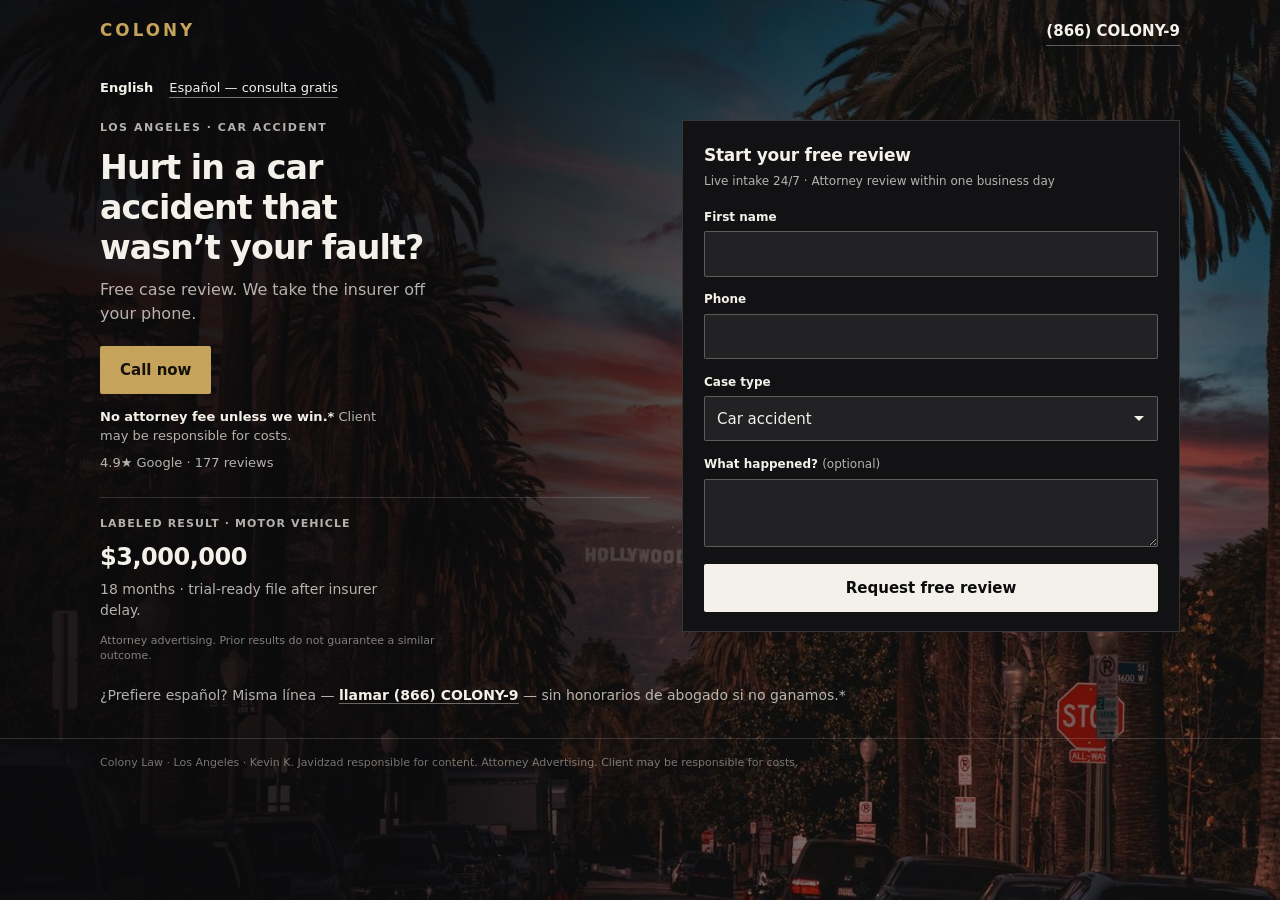
==== index.html @ 6ec9c136 "Add Colony dark-gold car accident lander as GitHub Pages site. Serve the self-contained index.html f" ====
<!DOCTYPE html>
<html lang="en">
<head>
  <meta charset="utf-8" />
  <meta name="viewport" content="width=device-width, initial-scale=1" />
  <title>Los Angeles Car Accident Lawyer | Colony Law</title>
  <meta name="description" content="Hurt in a Los Angeles car accident? Free case review. No attorney fee unless we win.* Call (866) COLONY-9 — live intake 24/7." />
  <link rel="preconnect" href="https://api.fontshare.com" crossorigin />
  <link href="https://api.fontshare.com/v2/css?f[]=switzer@400,500,600,700&display=swap" rel="stylesheet" />
  <style>

:root {
  --ink: #F4F1EA;
  --mute: rgba(244,241,234,0.72);
  --line: rgba(244,241,234,0.16);
  --field: rgba(255,255,255,0.07);
  --field-border: rgba(244,241,234,0.28);
  --gold: #C6A35A;
  --ui: "Switzer", "Avenir Next", system-ui, sans-serif;
  --bg: #0c0c0e;
}
*, *::before, *::after { box-sizing: border-box; margin: 0; padding: 0; }
html { font-size: 16px; }
body {
  font-family: var(--ui);
  color: #F4F1EA;
  color: var(--ink);
  background: #0c0c0e;
  background: var(--bg);
  -webkit-font-smoothing: antialiased;
  line-height: 1.5;
}
a { color: inherit; text-decoration: none; }
button, input, select, textarea { font: inherit; color: inherit; }

.page {
  min-height: 100vh;
  position: relative;
  isolation: isolate;
  background: #0c0c0e;
  color: #F4F1EA;
}
.bg {
  position: absolute;
  inset: 0;
  z-index: 0;
  overflow: hidden;
  pointer-events: none;
  background: #0c0c0e;
}
.bg-photo {
  position: absolute;
  inset: 0;
  width: 100%;
  height: 100%;
  object-fit: cover;
  object-position: 48% 55%;
  display: block;
}
.bg-scrim {
  position: absolute;
  inset: 0;
  /* Liked mockup scrim: dark left for readable cream type; street/Hollywood still visible */
  background: linear-gradient(100deg, rgba(10,10,12,0.94) 0%, rgba(10,10,12,0.88) 36%, rgba(10,10,12,0.52) 70%, rgba(10,10,12,0.58) 100%);
}

.wrap {
  position: relative;
  z-index: 1;
  width: min(1080px, calc(100% - 2.5rem));
  margin: 0 auto;
  padding: 1.15rem 0 2rem;
}

.site-head {
  display: flex;
  align-items: baseline;
  justify-content: space-between;
  margin-bottom: 2rem;
}
.logo {
  font-size: 1.05rem;
  font-weight: 700;
  letter-spacing: 0.18em;
  text-transform: uppercase;
  color: var(--gold);
}
.phone {
  font-size: 0.9375rem;
  font-weight: 600;
  color: #F4F1EA;
  border-bottom: 1px solid rgba(244,241,234,0.35);
  padding-bottom: 2px;
}

.lang {
  display: flex;
  gap: 1rem;
  align-items: baseline;
  margin-bottom: 1.35rem;
  font-size: 0.8125rem;
  color: var(--mute);
}
.lang [aria-current="true"] { color: #F4F1EA; font-weight: 600; }
.lang a {
  color: #F4F1EA;
  border-bottom: 1px solid rgba(244,241,234,0.45);
  font-weight: 500;
}

.layout {
  display: grid;
  grid-template-columns: 1.05fr 0.95fr;
  gap: 2rem;
  align-items: start;
}

.eyebrow {
  font-size: 0.6875rem;
  font-weight: 600;
  letter-spacing: 0.14em;
  text-transform: uppercase;
  color: var(--mute);
  margin-bottom: 0.7rem;
}
h1 {
  font-weight: 600;
  font-size: clamp(1.7rem, 2.6vw, 2.15rem);
  line-height: 1.2;
  letter-spacing: -0.028em;
  max-width: 14ch;
  margin-bottom: 0.65rem;
  color: #F4F1EA;
}
.sub {
  font-size: 1rem;
  color: var(--mute);
  max-width: 34ch;
  margin-bottom: 1.25rem;
}

.call {
  display: inline-flex;
  align-items: center;
  justify-content: center;
  min-height: 48px;
  padding: 0.75rem 1.25rem;
  font-size: 0.9375rem;
  font-weight: 700;
  color: #14110c;
  background: var(--gold);
  border-radius: 2px;
}
.call:hover { filter: brightness(1.05); }
.call:focus-visible { outline: none; box-shadow: 0 0 0 3px rgba(198,163,90,0.4); }

.trust {
  margin-top: 0.9rem;
  font-size: 0.8125rem;
  color: var(--mute);
  max-width: 36ch;
  line-height: 1.45;
}
.trust strong { color: #F4F1EA; font-weight: 600; }
.stars {
  margin-top: 0.45rem;
  font-size: 0.8125rem;
  color: var(--mute);
}

.panel {
  background: #121214;
  border: 1px solid var(--line);
  padding: 1.35rem 1.3rem 1.2rem;
}
.panel h2 {
  font-size: 1.0625rem;
  font-weight: 600;
  letter-spacing: -0.015em;
  margin-bottom: 0.25rem;
  color: #F4F1EA;
}
.panel .sla {
  font-size: 0.75rem;
  color: var(--mute);
  margin-bottom: 1.1rem;
}
.field { margin-bottom: 0.85rem; }
.field label {
  display: block;
  font-size: 0.75rem;
  font-weight: 600;
  margin-bottom: 0.35rem;
  color: #F4F1EA;
}
.field .hint { font-weight: 400; color: var(--mute); }
.field input,
.field select,
.field textarea {
  display: block;
  width: 100%;
  min-height: 44px;
  padding: 0.65rem 0.75rem;
  font-size: 0.9375rem;
  color: #F4F1EA;
  background: var(--field);
  border: 1px solid var(--field-border);
  border-radius: 2px;
  appearance: none;
  -webkit-appearance: none;
}
.field select {
  background-image: url("data:image/svg+xml,%3Csvg xmlns='http://www.w3.org/2000/svg' width='12' height='8' viewBox='0 0 12 8'%3E%3Cpath fill='%23F4F1EA' d='M1 1l5 5 5-5'/%3E%3C/svg%3E");
  background-repeat: no-repeat;
  background-position: right 0.75rem center;
  padding-right: 2rem;
}
.field select option { color: #111; background: #fff; }
.field textarea { min-height: 68px; resize: vertical; }
.field input:focus,
.field select:focus,
.field textarea:focus {
  outline: none;
  border-color: rgba(198,163,90,0.55);
  box-shadow: 0 0 0 3px rgba(198,163,90,0.15);
}
.submit {
  width: 100%;
  min-height: 48px;
  margin-top: 0.25rem;
  font-size: 0.9375rem;
  font-weight: 700;
  color: #0c0c0e;
  background: #F4F1EA;
  border: none;
  border-radius: 2px;
  cursor: pointer;
}
.submit:hover { filter: brightness(0.96); }

.result {
  margin-top: 1.5rem;
  padding-top: 1.15rem;
  border-top: 1px solid var(--line);
}
.result .label {
  font-size: 0.6875rem;
  font-weight: 600;
  letter-spacing: 0.1em;
  text-transform: uppercase;
  color: var(--mute);
  margin-bottom: 0.4rem;
}
.result .amt {
  font-size: 1.5rem;
  font-weight: 700;
  letter-spacing: -0.02em;
  margin-bottom: 0.25rem;
  color: #F4F1EA;
}
.result .detail {
  font-size: 0.875rem;
  color: var(--mute);
  max-width: 36ch;
}
.disc {
  margin-top: 0.75rem;
  font-size: 0.6875rem;
  color: rgba(244,241,234,0.5);
  max-width: 52ch;
  line-height: 1.4;
}

.es {
  margin-top: 1.35rem;
  font-size: 0.875rem;
  color: var(--mute);
}
.es a {
  color: #F4F1EA;
  font-weight: 600;
  border-bottom: 1px solid rgba(244,241,234,0.4);
}

.footer {
  position: relative;
  z-index: 1;
  border-top: 1px solid var(--line);
  padding: 1rem 0 1.5rem;
  font-size: 0.6875rem;
  color: rgba(244,241,234,0.45);
}
.footer .wrap { padding: 0; }

.sticky {
  display: none;
  position: fixed;
  left: 0; right: 0; bottom: 0;
  z-index: 50;
  background: #0c0c0e;
  border-top: 1px solid var(--line);
  padding: 0.5rem 0.65rem;
  gap: 0.45rem;
}
.sticky a {
  flex: 1;
  display: flex;
  align-items: center;
  justify-content: center;
  min-height: 44px;
  font-size: 0.875rem;
  font-weight: 700;
  border-radius: 2px;
}
.sticky .call-s { background: var(--gold); color: #14110c; }
.sticky .rev-s {
  background: transparent;
  color: #F4F1EA;
  border: 1px solid var(--field-border);
}

@media (max-width: 860px) {
  .wrap { width: calc(100% - 1.75rem); }
  .layout { grid-template-columns: 1fr; gap: 1.35rem; }
  .bg-photo { object-position: 50% 58%; }
  .bg-scrim {
    background: linear-gradient(180deg, rgba(10,10,12,0.72) 0%, rgba(10,10,12,0.82) 38%, rgba(10,10,12,0.94) 100%);
  }
  h1 { max-width: none; }
  .call { width: 100%; }
  .sticky { display: flex; }
  body { padding-bottom: 4.75rem; }
  .site-head { margin-bottom: 1.35rem; }
}

.visually-hidden {
  position: absolute; width: 1px; height: 1px; padding: 0; margin: -1px;
  overflow: hidden; clip: rect(0,0,0,0); white-space: nowrap; border: 0;
}

  </style>
</head>
<body>
  <div class="page">
    <div class="bg" aria-hidden="true">
      <img class="bg-photo" src="[data-uri]" alt="" width="1600" height="1066" decoding="sync" fetchpriority="high" />
      <div class="bg-scrim"></div>
    </div>
    <div class="visually-hidden" role="img" aria-label="Los Angeles night street lined with palm trees, looking toward the Hollywood sign, with a STOP sign and cars"></div>
    <div class="wrap">
      <header class="site-head">
        <div class="logo">Colony</div>
        <a class="phone" href="tel:+18662656699">(866) COLONY-9</a>
      </header>

      <div class="lang" role="navigation" aria-label="Language">
        <span aria-current="true">English</span>
        <a href="#es" lang="es">Español — consulta gratis</a>
      </div>

      <div class="layout">
        <div>
          <p class="eyebrow">Los Angeles · Car accident</p>
          <h1>Hurt in a car accident that wasn’t your fault?</h1>
          <p class="sub">Free case review. We take the insurer off your phone.</p>
          <a class="call" href="tel:+18662656699">Call now</a>
          <p class="trust"><strong>No attorney fee unless we win.*</strong> Client may be responsible for costs.</p>
          <p class="stars">4.9★ Google · 177 reviews</p>

          <article class="result">
            <p class="label">Labeled result · Motor vehicle</p>
            <p class="amt">$3,000,000</p>
            <p class="detail">18 months · trial-ready file after insurer delay.</p>
            <p class="disc">Attorney advertising. Prior results do not guarantee a similar outcome.</p>
          </article>
        </div>

        <form class="panel" id="review" action="#" method="post">
          <h2>Start your free review</h2>
          <p class="sla">Live intake 24/7 · Attorney review within one business day</p>
          <div class="field">
            <label for="fn">First name</label>
            <input id="fn" name="first_name" autocomplete="given-name" required />
          </div>
          <div class="field">
            <label for="ph">Phone</label>
            <input id="ph" name="phone" type="tel" autocomplete="tel" inputmode="tel" required />
          </div>
          <div class="field">
            <label for="ct">Case type</label>
            <select id="ct" name="case_type" required>
              <option value="car_accident" selected>Car accident</option>
              <option value="rideshare">Rideshare</option>
              <option value="truck">Truck</option>
              <option value="pedestrian">Pedestrian</option>
              <option value="other">Other</option>
            </select>
          </div>
          <div class="field">
            <label for="msg">What happened? <span class="hint">(optional)</span></label>
            <textarea id="msg" name="what_happened" rows="2"></textarea>
          </div>
          <button class="submit" type="submit">Request free review</button>
        </form>
      </div>

      <p class="es" id="es" lang="es">
        ¿Prefiere español? Misma línea —
        <a href="tel:+18662656699">llamar (866) COLONY-9</a>
        — sin honorarios de abogado si no ganamos.*
      </p>
    </div>

    <footer class="footer">
      <div class="wrap">Colony Law · Los Angeles · Kevin K. Javidzad responsible for content. Attorney Advertising. Client may be responsible for costs.</div>
    </footer>
  </div>

  <nav class="sticky" aria-label="Mobile actions">
    <a class="call-s" href="tel:+18662656699">Call</a>
    <a class="rev-s" href="#review">Free review</a>
  </nav>
</body>
</html>
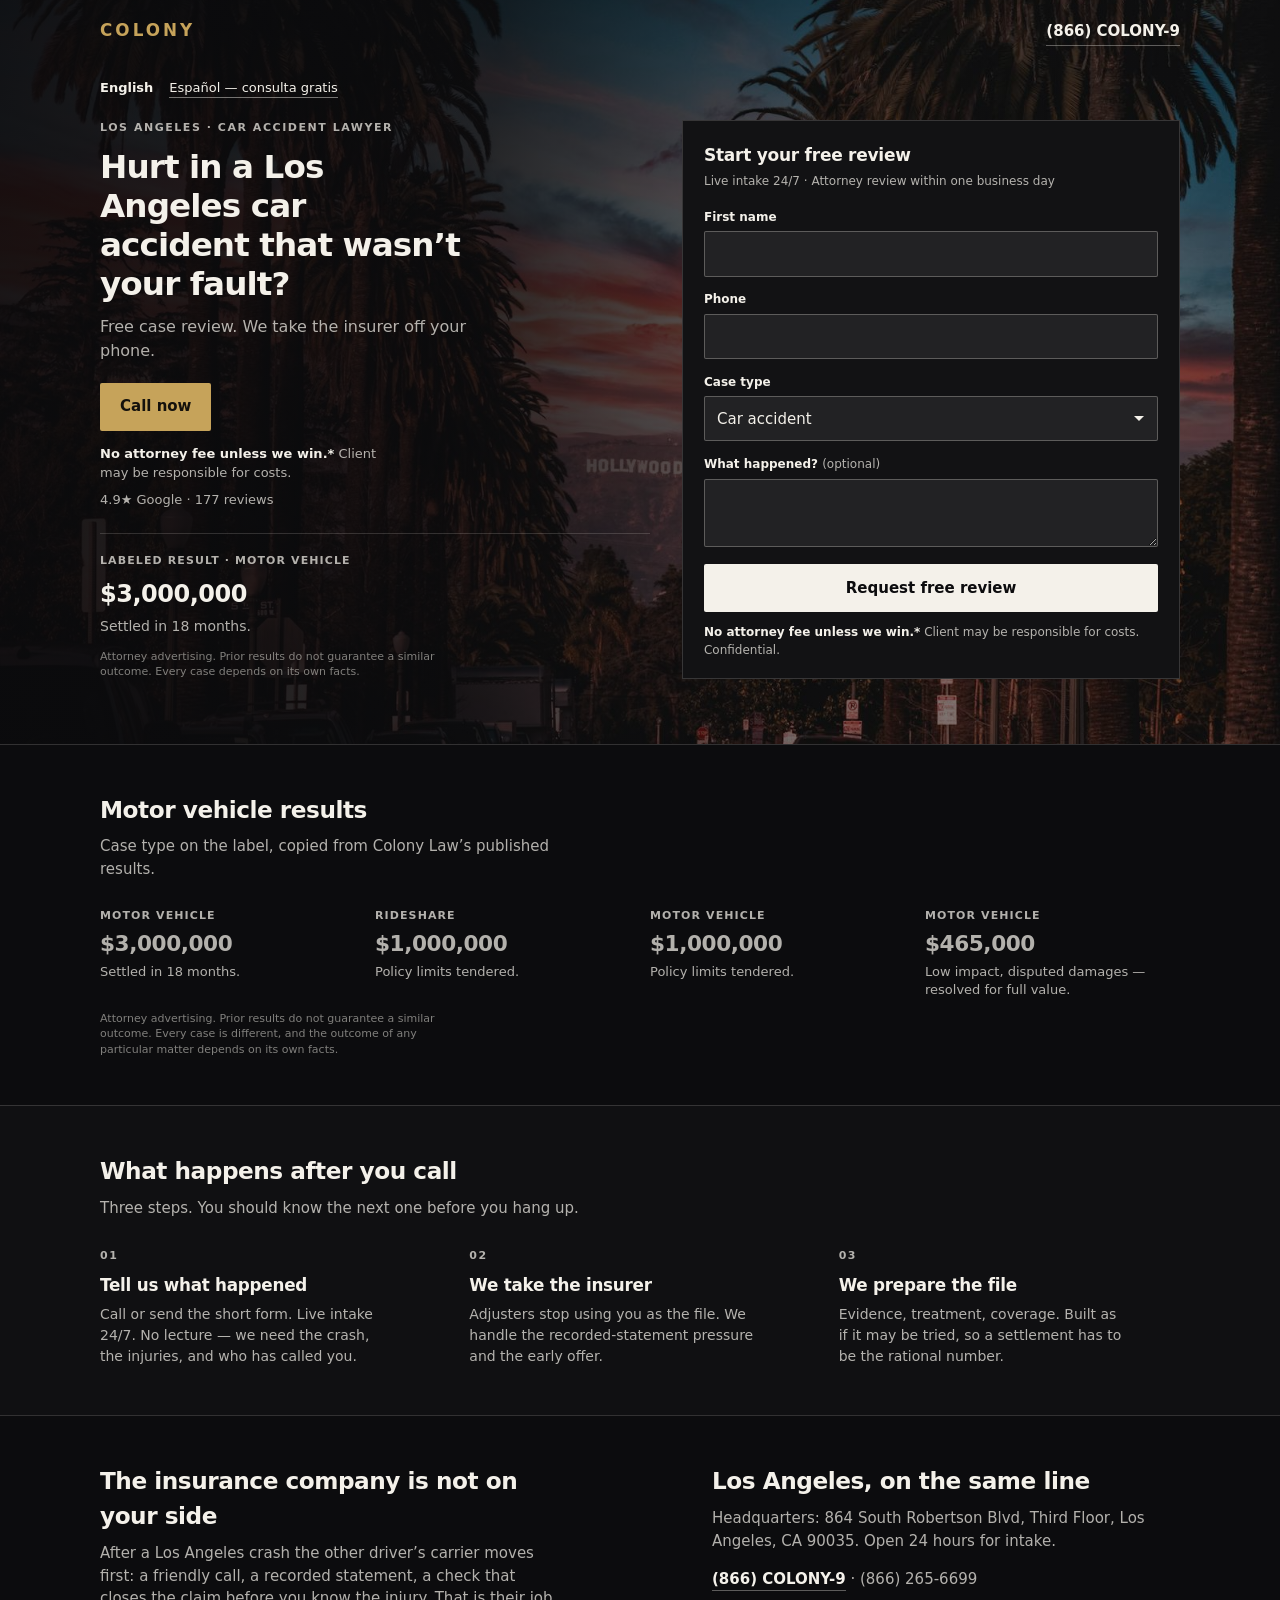
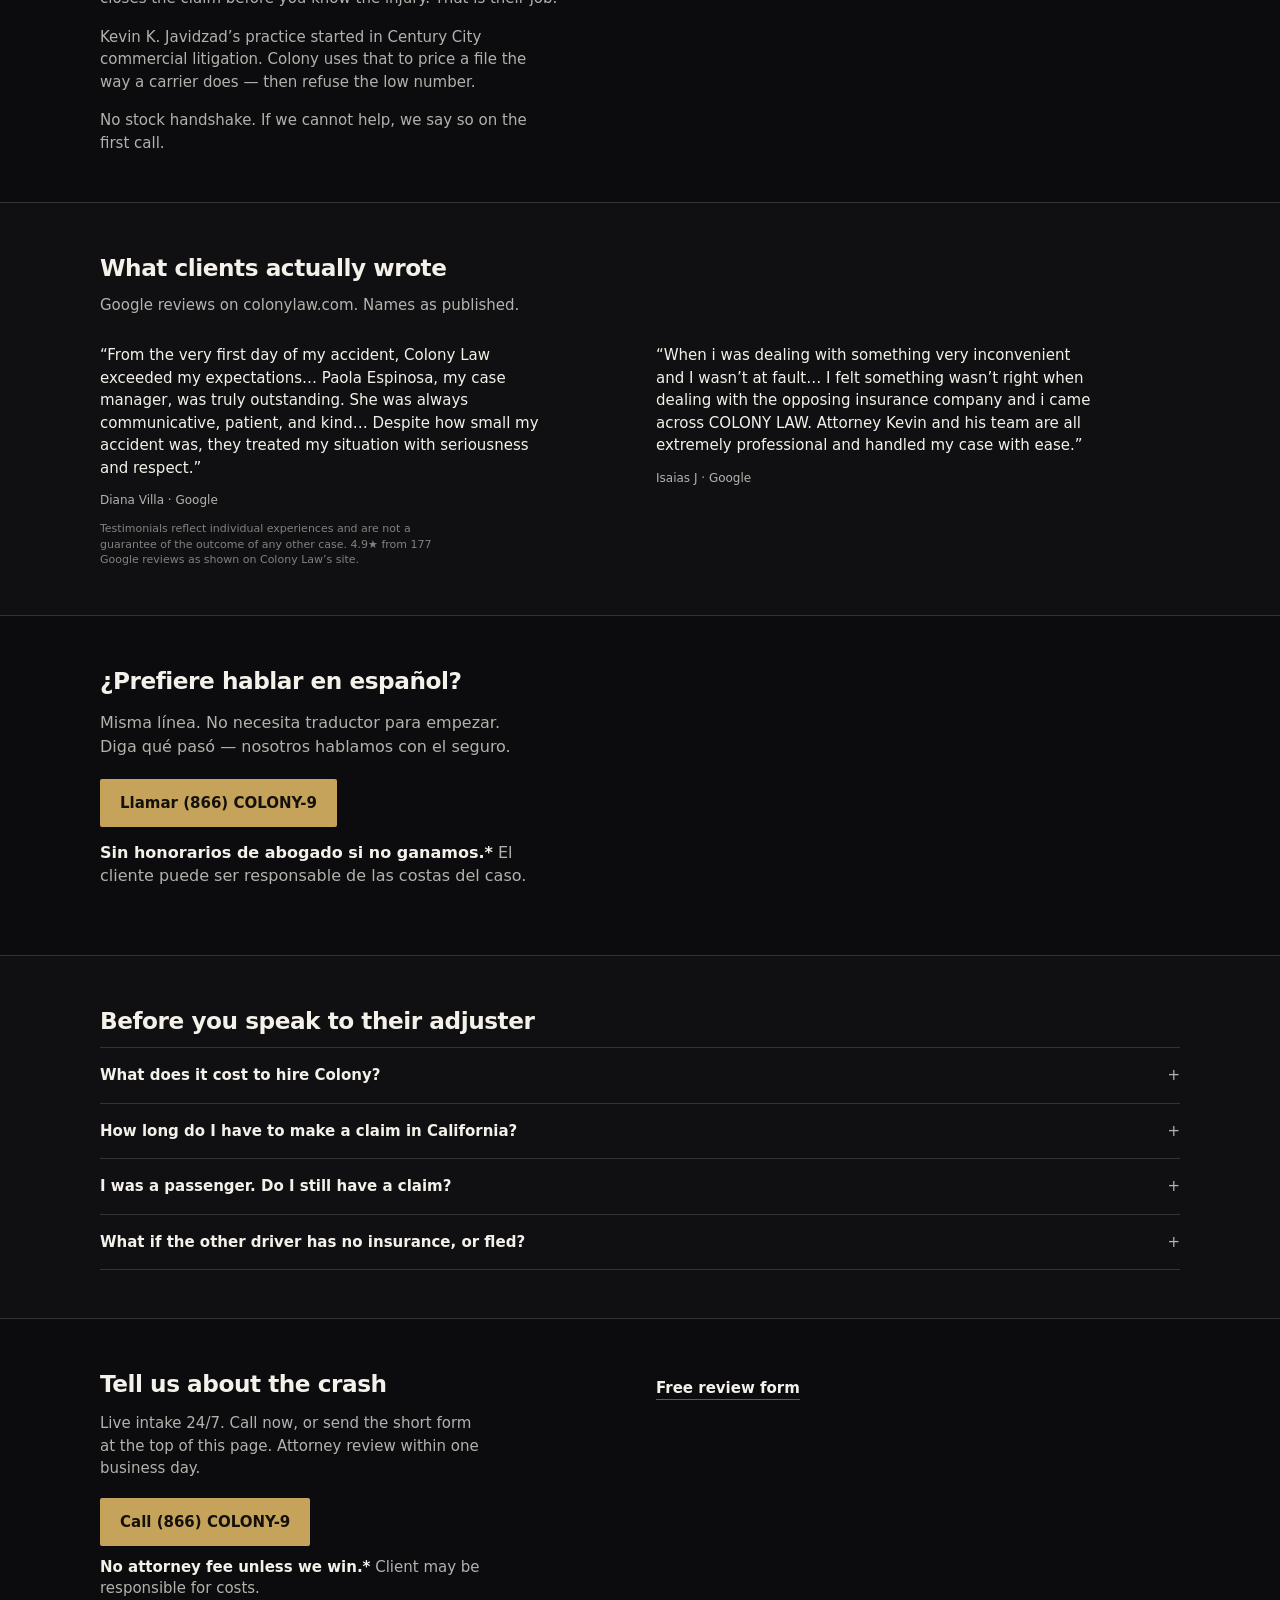
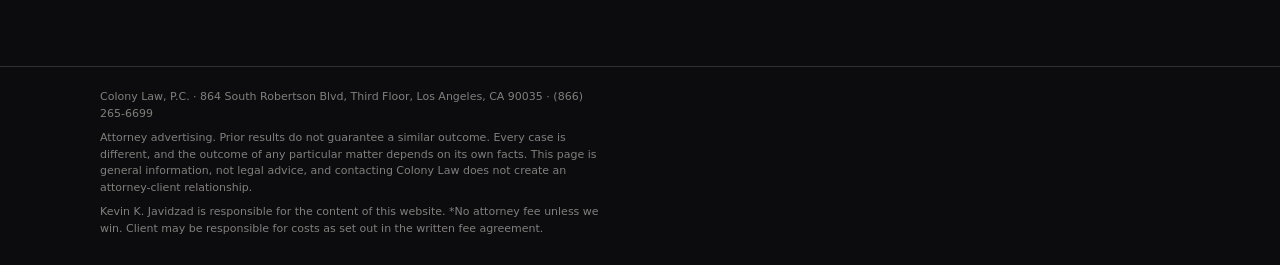
==== commit d8ac60d8: "Turn the gold lander into a full-scroll Ads destination. Keep the night LA photo and gold/Call craft" ====
--- a/index.html
+++ b/index.html
@@ -7,361 +7,33 @@
   <meta name="description" content="Hurt in a Los Angeles car accident? Free case review. No attorney fee unless we win.* Call (866) COLONY-9 — live intake 24/7." />
   <link rel="preconnect" href="https://api.fontshare.com" crossorigin />
   <link href="https://api.fontshare.com/v2/css?f[]=switzer@400,500,600,700&display=swap" rel="stylesheet" />
-  <style>
-
-:root {
-  --ink: #F4F1EA;
-  --mute: rgba(244,241,234,0.72);
-  --line: rgba(244,241,234,0.16);
-  --field: rgba(255,255,255,0.07);
-  --field-border: rgba(244,241,234,0.28);
-  --gold: #C6A35A;
-  --ui: "Switzer", "Avenir Next", system-ui, sans-serif;
-  --bg: #0c0c0e;
-}
-*, *::before, *::after { box-sizing: border-box; margin: 0; padding: 0; }
-html { font-size: 16px; }
-body {
-  font-family: var(--ui);
-  color: #F4F1EA;
-  color: var(--ink);
-  background: #0c0c0e;
-  background: var(--bg);
-  -webkit-font-smoothing: antialiased;
-  line-height: 1.5;
-}
-a { color: inherit; text-decoration: none; }
-button, input, select, textarea { font: inherit; color: inherit; }
-
-.page {
-  min-height: 100vh;
-  position: relative;
-  isolation: isolate;
-  background: #0c0c0e;
-  color: #F4F1EA;
-}
-.bg {
-  position: absolute;
-  inset: 0;
-  z-index: 0;
-  overflow: hidden;
-  pointer-events: none;
-  background: #0c0c0e;
-}
-.bg-photo {
-  position: absolute;
-  inset: 0;
-  width: 100%;
-  height: 100%;
-  object-fit: cover;
-  object-position: 48% 55%;
-  display: block;
-}
-.bg-scrim {
-  position: absolute;
-  inset: 0;
-  /* Liked mockup scrim: dark left for readable cream type; street/Hollywood still visible */
-  background: linear-gradient(100deg, rgba(10,10,12,0.94) 0%, rgba(10,10,12,0.88) 36%, rgba(10,10,12,0.52) 70%, rgba(10,10,12,0.58) 100%);
-}
-
-.wrap {
-  position: relative;
-  z-index: 1;
-  width: min(1080px, calc(100% - 2.5rem));
-  margin: 0 auto;
-  padding: 1.15rem 0 2rem;
-}
-
-.site-head {
-  display: flex;
-  align-items: baseline;
-  justify-content: space-between;
-  margin-bottom: 2rem;
-}
-.logo {
-  font-size: 1.05rem;
-  font-weight: 700;
-  letter-spacing: 0.18em;
-  text-transform: uppercase;
-  color: var(--gold);
-}
-.phone {
-  font-size: 0.9375rem;
-  font-weight: 600;
-  color: #F4F1EA;
-  border-bottom: 1px solid rgba(244,241,234,0.35);
-  padding-bottom: 2px;
-}
-
-.lang {
-  display: flex;
-  gap: 1rem;
-  align-items: baseline;
-  margin-bottom: 1.35rem;
-  font-size: 0.8125rem;
-  color: var(--mute);
-}
-.lang [aria-current="true"] { color: #F4F1EA; font-weight: 600; }
-.lang a {
-  color: #F4F1EA;
-  border-bottom: 1px solid rgba(244,241,234,0.45);
-  font-weight: 500;
-}
-
-.layout {
-  display: grid;
-  grid-template-columns: 1.05fr 0.95fr;
-  gap: 2rem;
-  align-items: start;
-}
-
-.eyebrow {
-  font-size: 0.6875rem;
-  font-weight: 600;
-  letter-spacing: 0.14em;
-  text-transform: uppercase;
-  color: var(--mute);
-  margin-bottom: 0.7rem;
-}
-h1 {
-  font-weight: 600;
-  font-size: clamp(1.7rem, 2.6vw, 2.15rem);
-  line-height: 1.2;
-  letter-spacing: -0.028em;
-  max-width: 14ch;
-  margin-bottom: 0.65rem;
-  color: #F4F1EA;
-}
-.sub {
-  font-size: 1rem;
-  color: var(--mute);
-  max-width: 34ch;
-  margin-bottom: 1.25rem;
-}
-
-.call {
-  display: inline-flex;
-  align-items: center;
-  justify-content: center;
-  min-height: 48px;
-  padding: 0.75rem 1.25rem;
-  font-size: 0.9375rem;
-  font-weight: 700;
-  color: #14110c;
-  background: var(--gold);
-  border-radius: 2px;
-}
-.call:hover { filter: brightness(1.05); }
-.call:focus-visible { outline: none; box-shadow: 0 0 0 3px rgba(198,163,90,0.4); }
-
-.trust {
-  margin-top: 0.9rem;
-  font-size: 0.8125rem;
-  color: var(--mute);
-  max-width: 36ch;
-  line-height: 1.45;
-}
-.trust strong { color: #F4F1EA; font-weight: 600; }
-.stars {
-  margin-top: 0.45rem;
-  font-size: 0.8125rem;
-  color: var(--mute);
-}
-
-.panel {
-  background: #121214;
-  border: 1px solid var(--line);
-  padding: 1.35rem 1.3rem 1.2rem;
-}
-.panel h2 {
-  font-size: 1.0625rem;
-  font-weight: 600;
-  letter-spacing: -0.015em;
-  margin-bottom: 0.25rem;
-  color: #F4F1EA;
-}
-.panel .sla {
-  font-size: 0.75rem;
-  color: var(--mute);
-  margin-bottom: 1.1rem;
-}
-.field { margin-bottom: 0.85rem; }
-.field label {
-  display: block;
-  font-size: 0.75rem;
-  font-weight: 600;
-  margin-bottom: 0.35rem;
-  color: #F4F1EA;
-}
-.field .hint { font-weight: 400; color: var(--mute); }
-.field input,
-.field select,
-.field textarea {
-  display: block;
-  width: 100%;
-  min-height: 44px;
-  padding: 0.65rem 0.75rem;
-  font-size: 0.9375rem;
-  color: #F4F1EA;
-  background: var(--field);
-  border: 1px solid var(--field-border);
-  border-radius: 2px;
-  appearance: none;
-  -webkit-appearance: none;
-}
-.field select {
-  background-image: url("data:image/svg+xml,%3Csvg xmlns='http://www.w3.org/2000/svg' width='12' height='8' viewBox='0 0 12 8'%3E%3Cpath fill='%23F4F1EA' d='M1 1l5 5 5-5'/%3E%3C/svg%3E");
-  background-repeat: no-repeat;
-  background-position: right 0.75rem center;
-  padding-right: 2rem;
-}
-.field select option { color: #111; background: #fff; }
-.field textarea { min-height: 68px; resize: vertical; }
-.field input:focus,
-.field select:focus,
-.field textarea:focus {
-  outline: none;
-  border-color: rgba(198,163,90,0.55);
-  box-shadow: 0 0 0 3px rgba(198,163,90,0.15);
-}
-.submit {
-  width: 100%;
-  min-height: 48px;
-  margin-top: 0.25rem;
-  font-size: 0.9375rem;
-  font-weight: 700;
-  color: #0c0c0e;
-  background: #F4F1EA;
-  border: none;
-  border-radius: 2px;
-  cursor: pointer;
-}
-.submit:hover { filter: brightness(0.96); }
-
-.result {
-  margin-top: 1.5rem;
-  padding-top: 1.15rem;
-  border-top: 1px solid var(--line);
-}
-.result .label {
-  font-size: 0.6875rem;
-  font-weight: 600;
-  letter-spacing: 0.1em;
-  text-transform: uppercase;
-  color: var(--mute);
-  margin-bottom: 0.4rem;
-}
-.result .amt {
-  font-size: 1.5rem;
-  font-weight: 700;
-  letter-spacing: -0.02em;
-  margin-bottom: 0.25rem;
-  color: #F4F1EA;
-}
-.result .detail {
-  font-size: 0.875rem;
-  color: var(--mute);
-  max-width: 36ch;
-}
-.disc {
-  margin-top: 0.75rem;
-  font-size: 0.6875rem;
-  color: rgba(244,241,234,0.5);
-  max-width: 52ch;
-  line-height: 1.4;
-}
-
-.es {
-  margin-top: 1.35rem;
-  font-size: 0.875rem;
-  color: var(--mute);
-}
-.es a {
-  color: #F4F1EA;
-  font-weight: 600;
-  border-bottom: 1px solid rgba(244,241,234,0.4);
-}
-
-.footer {
-  position: relative;
-  z-index: 1;
-  border-top: 1px solid var(--line);
-  padding: 1rem 0 1.5rem;
-  font-size: 0.6875rem;
-  color: rgba(244,241,234,0.45);
-}
-.footer .wrap { padding: 0; }
-
-.sticky {
-  display: none;
-  position: fixed;
-  left: 0; right: 0; bottom: 0;
-  z-index: 50;
-  background: #0c0c0e;
-  border-top: 1px solid var(--line);
-  padding: 0.5rem 0.65rem;
-  gap: 0.45rem;
-}
-.sticky a {
-  flex: 1;
-  display: flex;
-  align-items: center;
-  justify-content: center;
-  min-height: 44px;
-  font-size: 0.875rem;
-  font-weight: 700;
-  border-radius: 2px;
-}
-.sticky .call-s { background: var(--gold); color: #14110c; }
-.sticky .rev-s {
-  background: transparent;
-  color: #F4F1EA;
-  border: 1px solid var(--field-border);
-}
-
-@media (max-width: 860px) {
-  .wrap { width: calc(100% - 1.75rem); }
-  .layout { grid-template-columns: 1fr; gap: 1.35rem; }
-  .bg-photo { object-position: 50% 58%; }
-  .bg-scrim {
-    background: linear-gradient(180deg, rgba(10,10,12,0.72) 0%, rgba(10,10,12,0.82) 38%, rgba(10,10,12,0.94) 100%);
-  }
-  h1 { max-width: none; }
-  .call { width: 100%; }
-  .sticky { display: flex; }
-  body { padding-bottom: 4.75rem; }
-  .site-head { margin-bottom: 1.35rem; }
-}
-
-.visually-hidden {
-  position: absolute; width: 1px; height: 1px; padding: 0; margin: -1px;
-  overflow: hidden; clip: rect(0,0,0,0); white-space: nowrap; border: 0;
-}
-
-  </style>
+  <link rel="stylesheet" href="styles.css" />
 </head>
 <body>
-  <div class="page">
-    <div class="bg" aria-hidden="true">
-      <img class="bg-photo" src="[data-uri]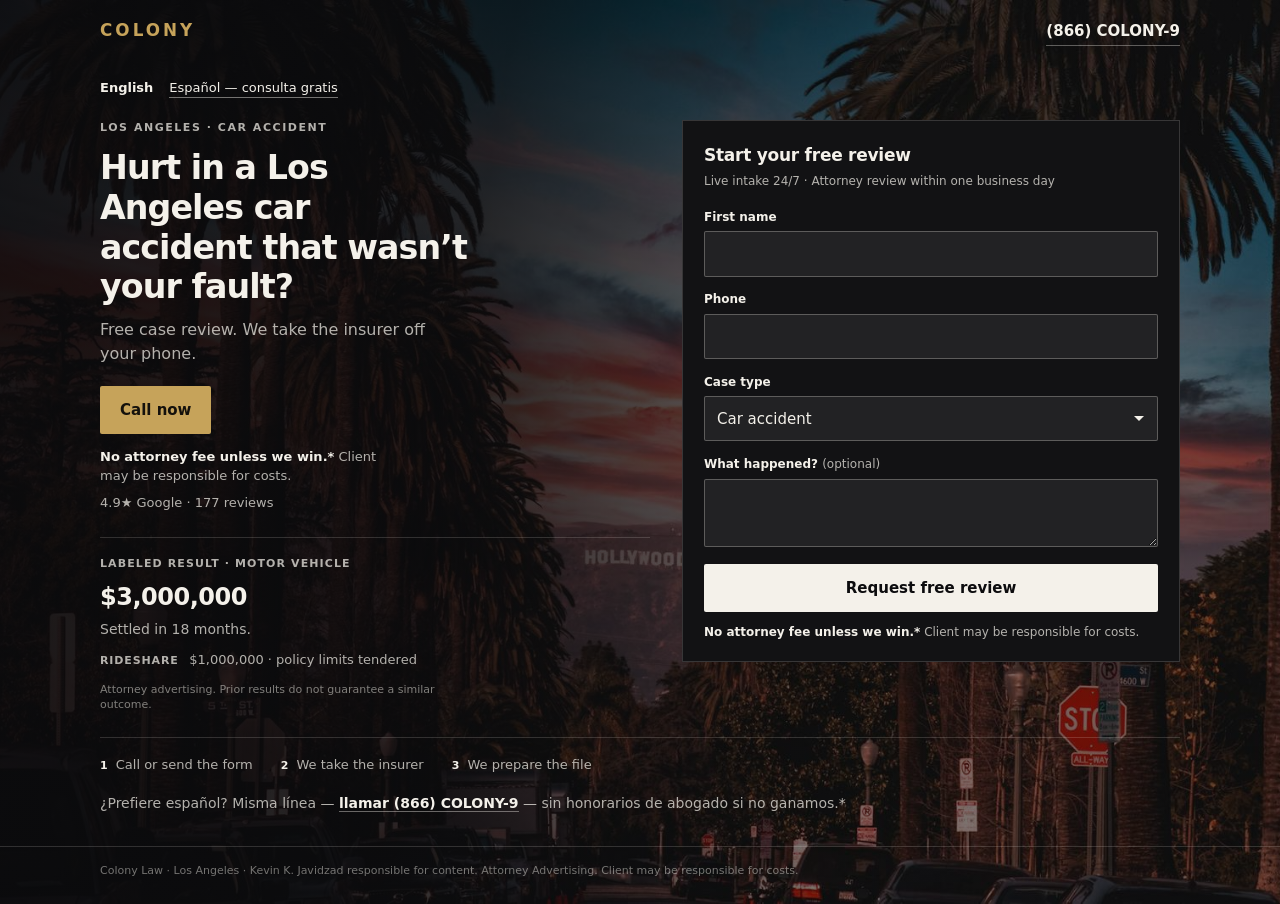
==== commit 4b2b76f2: "Cut the gold lander back to Ads chrome. Remove FAQ, why-us essay, review quotes, results grid, and c" ====
--- a/index.html
+++ b/index.html
@@ -12,18 +12,18 @@
 <body>
   <a class="skip" href="#review">Skip to free review</a>
 
-  <header class="hero">
-    <div class="hero-bg" aria-hidden="true">
-      <img class="hero-photo" src="assets/la-night.jpg" alt="" width="1600" height="1066" decoding="async" fetchpriority="high" />
-      <div class="hero-scrim"></div>
+  <div class="page">
+    <div class="bg" aria-hidden="true">
+      <img class="bg-photo" src="assets/la-night.jpg" alt="" width="1600" height="1066" decoding="async" fetchpriority="high" />
+      <div class="bg-scrim"></div>
     </div>
     <div class="visually-hidden" role="img" aria-label="Los Angeles night street lined with palm trees, looking toward the Hollywood sign, with a STOP sign and cars"></div>
 
-    <div class="wrap hero-inner">
-      <div class="site-head">
+    <div class="wrap">
+      <header class="site-head">
         <div class="logo">Colony</div>
         <a class="phone" href="tel:+18662656699">(866) COLONY-9</a>
-      </div>
+      </header>
 
       <nav class="lang" aria-label="Language">
         <span aria-current="true">English</span>
@@ -32,7 +32,7 @@
 
       <div class="layout">
         <div>
-          <p class="eyebrow">Los Angeles · Car accident lawyer</p>
+          <p class="eyebrow">Los Angeles · Car accident</p>
           <h1>Hurt in a Los Angeles car accident that wasn’t your fault?</h1>
           <p class="sub">Free case review. We take the insurer off your phone.</p>
           <a class="call" href="tel:+18662656699">Call now</a>
@@ -43,7 +43,8 @@
             <p class="label">Labeled result · Motor vehicle</p>
             <p class="amt">$3,000,000</p>
             <p class="detail">Settled in 18 months.</p>
-            <p class="disc">Attorney advertising. Prior results do not guarantee a similar outcome. Every case depends on its own facts.</p>
+            <p class="more"><span>Rideshare</span> $1,000,000 · policy limits tendered</p>
+            <p class="disc">Attorney advertising. Prior results do not guarantee a similar outcome.</p>
           </article>
         </div>
 
@@ -73,154 +74,27 @@
             <textarea id="msg" name="what_happened" rows="2"></textarea>
           </div>
           <button class="submit" type="submit">Request free review</button>
-          <p class="form-note"><strong>No attorney fee unless we win.*</strong> Client may be responsible for costs. Confidential.</p>
+          <p class="form-note"><strong>No attorney fee unless we win.*</strong> Client may be responsible for costs.</p>
         </form>
       </div>
-    </div>
-  </header>
 
-  <section class="band" aria-labelledby="proof-h">
-    <div class="wrap">
-      <h2 id="proof-h">Motor vehicle results</h2>
-      <p class="lead">Case type on the label, copied from Colony Law’s published results.</p>
-      <div class="proof-grid">
-        <article class="proof-item">
-          <p class="kicker">Motor vehicle</p>
-          <p class="amt">$3,000,000</p>
-          <p>Settled in 18 months.</p>
-        </article>
-        <article class="proof-item">
-          <p class="kicker">Rideshare</p>
-          <p class="amt">$1,000,000</p>
-          <p>Policy limits tendered.</p>
-        </article>
-        <article class="proof-item">
-          <p class="kicker">Motor vehicle</p>
-          <p class="amt">$1,000,000</p>
-          <p>Policy limits tendered.</p>
-        </article>
-        <article class="proof-item">
-          <p class="kicker">Motor vehicle</p>
-          <p class="amt">$465,000</p>
-          <p>Low impact, disputed damages — resolved for full value.</p>
-        </article>
-      </div>
-      <p class="disc">Attorney advertising. Prior results do not guarantee a similar outcome. Every case is different, and the outcome of any particular matter depends on its own facts.</p>
-    </div>
-  </section>
+      <ol class="steps">
+        <li><span>1</span> Call or send the form</li>
+        <li><span>2</span> We take the insurer</li>
+        <li><span>3</span> We prepare the file</li>
+      </ol>
 
-  <section class="band band-alt" aria-labelledby="steps-h">
-    <div class="wrap">
-      <h2 id="steps-h">What happens after you call</h2>
-      <p class="lead">Three steps. You should know the next one before you hang up.</p>
-      <div class="steps">
-        <article class="step">
-          <span class="num">01</span>
-          <h3>Tell us what happened</h3>
-          <p>Call or send the short form. Live intake 24/7. No lecture — we need the crash, the injuries, and who has called you.</p>
-        </article>
-        <article class="step">
-          <span class="num">02</span>
-          <h3>We take the insurer</h3>
-          <p>Adjusters stop using you as the file. We handle the recorded-statement pressure and the early offer.</p>
-        </article>
-        <article class="step">
-          <span class="num">03</span>
-          <h3>We prepare the file</h3>
-          <p>Evidence, treatment, coverage. Built as if it may be tried, so a settlement has to be the rational number.</p>
-        </article>
-      </div>
-    </div>
-  </section>
-
-  <section class="band" aria-labelledby="why-h">
-    <div class="wrap why">
-      <div>
-        <h2 id="why-h">The insurance company is not on your side</h2>
-        <p>After a Los Angeles crash the other driver’s carrier moves first: a friendly call, a recorded statement, a check that closes the claim before you know the injury. That is their job.</p>
-        <p>Kevin K. Javidzad’s practice started in Century City commercial litigation. Colony uses that to price a file the way a carrier does — then refuse the low number.</p>
-        <p>No stock handshake. If we cannot help, we say so on the first call.</p>
-      </div>
-      <div>
-        <h2>Los Angeles, on the same line</h2>
-        <p>Headquarters: 864 South Robertson Blvd, Third Floor, Los Angeles, CA 90035. Open 24 hours for intake.</p>
-        <p><a class="phone" href="tel:+18662656699">(866) COLONY-9</a> · (866) 265-6699</p>
-      </div>
-    </div>
-  </section>
-
-  <section class="band band-alt" aria-labelledby="rev-h">
-    <div class="wrap">
-      <h2 id="rev-h">What clients actually wrote</h2>
-      <p class="lead">Google reviews on colonylaw.com. Names as published.</p>
-      <div class="quotes">
-        <blockquote>
-          “From the very first day of my accident, Colony Law exceeded my expectations… Paola Espinosa, my case manager, was truly outstanding. She was always communicative, patient, and kind… Despite how small my accident was, they treated my situation with seriousness and respect.”
-          <footer>Diana Villa · Google</footer>
-        </blockquote>
-        <blockquote>
-          “When i was dealing with something very inconvenient and I wasn’t at fault… I felt something wasn’t right when dealing with the opposing insurance company and i came across COLONY LAW. Attorney Kevin and his team are all extremely professional and handled my case with ease.”
-          <footer>Isaias J · Google</footer>
-        </blockquote>
-      </div>
-      <p class="disc">Testimonials reflect individual experiences and are not a guarantee of the outcome of any other case. 4.9★ from 177 Google reviews as shown on Colony Law’s site.</p>
-    </div>
-  </section>
-
-  <section class="band" id="es" lang="es" aria-labelledby="es-h">
-    <div class="wrap es-block">
-      <h2 id="es-h">¿Prefiere hablar en español?</h2>
-      <p>Misma línea. No necesita traductor para empezar. Diga qué pasó — nosotros hablamos con el seguro.</p>
-      <a class="call" href="tel:+18662656699">Llamar (866) COLONY-9</a>
-      <p class="trust"><strong>Sin honorarios de abogado si no ganamos.*</strong> El cliente puede ser responsable de las costas del caso.</p>
-    </div>
-  </section>
-
-  <section class="band band-alt" aria-labelledby="faq-h">
-    <div class="wrap">
-      <h2 id="faq-h">Before you speak to their adjuster</h2>
-      <div class="faq">
-        <details>
-          <summary>What does it cost to hire Colony?</summary>
-          <p>Nothing up front. We work on a contingency fee: no attorney fee unless we win.* You may still be responsible for case costs, as set out in a written fee agreement. The free review does not create an attorney-client relationship.</p>
-        </details>
-        <details>
-          <summary>How long do I have to make a claim in California?</summary>
-          <p>Many injury lawsuits must be filed within two years of the crash. Claims against a city, county, or other public entity can have a deadline as short as six months. Call before you assume you still have time.</p>
-        </details>
-        <details>
-          <summary>I was a passenger. Do I still have a claim?</summary>
-          <p>Often yes. Passengers are rarely the at-fault driver. Coverage can sit on more than one policy. We review that on the first call — still no attorney fee unless we win.*</p>
-        </details>
-        <details>
-          <summary>What if the other driver has no insurance, or fled?</summary>
-          <p>You may still have a path through your own uninsured / underinsured motorist coverage, and through any other policy that applies. Hit-and-run and UM claims are slower. They are not automatically hopeless.</p>
-        </details>
-      </div>
-    </div>
-  </section>
-
-  <section class="band" aria-labelledby="close-h">
-    <div class="wrap close">
-      <div>
-        <h2 id="close-h">Tell us about the crash</h2>
-        <p>Live intake 24/7. Call now, or send the short form at the top of this page. Attorney review within one business day.</p>
-        <a class="call" href="tel:+18662656699">Call (866) COLONY-9</a>
-        <p class="trust"><strong>No attorney fee unless we win.*</strong> Client may be responsible for costs.</p>
-      </div>
-      <p>
-        <a class="phone" href="#review">Free review form</a>
+      <p class="es" id="es" lang="es">
+        ¿Prefiere español? Misma línea —
+        <a href="tel:+18662656699">llamar (866) COLONY-9</a>
+        — sin honorarios de abogado si no ganamos.*
       </p>
     </div>
-  </section>
 
-  <footer class="footer">
-    <div class="wrap">
-      <p>Colony Law, P.C. · 864 South Robertson Blvd, Third Floor, Los Angeles, CA 90035 · (866) 265-6699</p>
-      <p>Attorney advertising. Prior results do not guarantee a similar outcome. Every case is different, and the outcome of any particular matter depends on its own facts. This page is general information, not legal advice, and contacting Colony Law does not create an attorney-client relationship.</p>
-      <p>Kevin K. Javidzad is responsible for the content of this website. *No attorney fee unless we win. Client may be responsible for costs as set out in the written fee agreement.</p>
-    </div>
-  </footer>
+    <footer class="footer">
+      <div class="wrap">Colony Law · Los Angeles · Kevin K. Javidzad responsible for content. Attorney Advertising. Client may be responsible for costs.</div>
+    </footer>
+  </div>
 
   <nav class="sticky" aria-label="Mobile actions">
     <a class="call-s" href="tel:+18662656699">Call</a>
@@ -235,7 +109,7 @@
         e.preventDefault();
         form.innerHTML =
           "<h2>Call so intake can start</h2>" +
-          "<p class=\"thanks\">We have your note. The fastest path is " +
+          "<p class=\"thanks\">The fastest path is " +
           "<a href=\"tel:+18662656699\">(866) COLONY-9</a> — live 24/7.</p>";
       });
     })();
--- a/styles.css
+++ b/styles.css
@@ -1,24 +1,18 @@
-/* Colony Dark Gold — full-scroll Ads lander
-   Gold (#C6A35A) on wordmark + Call only. Cream submit. Night LA photo in the hero only. */
+/* Colony Dark Gold — Ads lander, first screen.
+   Gold (#C6A35A) on wordmark + Call only. Cream submit. Night LA photo. */
 
 :root {
   --ink: #F4F1EA;
   --mute: rgba(244,241,234,0.72);
-  --dim: rgba(244,241,234,0.5);
   --line: rgba(244,241,234,0.16);
   --field: rgba(255,255,255,0.07);
   --field-border: rgba(244,241,234,0.28);
   --gold: #C6A35A;
   --ui: "Switzer", "Avenir Next", system-ui, sans-serif;
   --bg: #0c0c0e;
-  --panel: #121214;
-  --elev: #101012;
 }
 *, *::before, *::after { box-sizing: border-box; margin: 0; padding: 0; }
-html { font-size: 16px; scroll-behavior: smooth; }
-@media (prefers-reduced-motion: reduce) {
-  html { scroll-behavior: auto; }
-}
+html { font-size: 16px; }
 body {
   font-family: var(--ui);
   color: var(--ink);
@@ -42,20 +36,14 @@
   padding: 0.5rem 0.75rem;
 }
 
-.wrap {
-  width: min(1080px, calc(100% - 2.5rem));
-  margin: 0 auto;
-}
-
-/* —— Hero: liked night-street composition —— */
-.hero {
+.page {
+  min-height: 100vh;
   position: relative;
   isolation: isolate;
-  color: var(--ink);
   background: var(--bg);
-  padding-bottom: 2.5rem;
-}
-.hero-bg {
+  color: var(--ink);
+}
+.bg {
   position: absolute;
   inset: 0;
   z-index: 0;
@@ -63,7 +51,7 @@
   pointer-events: none;
   background: var(--bg);
 }
-.hero-photo {
+.bg-photo {
   position: absolute;
   inset: 0;
   width: 100%;
@@ -72,15 +60,18 @@
   object-position: 48% 55%;
   display: block;
 }
-.hero-scrim {
+.bg-scrim {
   position: absolute;
   inset: 0;
   background: linear-gradient(100deg, rgba(10,10,12,0.94) 0%, rgba(10,10,12,0.88) 36%, rgba(10,10,12,0.52) 70%, rgba(10,10,12,0.58) 100%);
 }
-.hero-inner {
+
+.wrap {
   position: relative;
   z-index: 1;
-  padding: 1.15rem 0 1.5rem;
+  width: min(1080px, calc(100% - 2.5rem));
+  margin: 0 auto;
+  padding: 1.15rem 0 2rem;
 }
 
 .site-head {
@@ -136,7 +127,7 @@
 }
 h1 {
   font-weight: 600;
-  font-size: clamp(1.7rem, 2.55vw, 2.2rem);
+  font-size: clamp(1.7rem, 2.6vw, 2.15rem);
   line-height: 1.2;
   letter-spacing: -0.028em;
   max-width: 16ch;
@@ -146,7 +137,7 @@
 .sub {
   font-size: 1rem;
   color: var(--mute);
-  max-width: 36ch;
+  max-width: 34ch;
   margin-bottom: 1.25rem;
 }
 
@@ -182,7 +173,7 @@
 }
 
 .panel {
-  background: var(--panel);
+  background: #121214;
   border: 1px solid var(--line);
   padding: 1.35rem 1.3rem 1.2rem;
 }
@@ -291,183 +282,66 @@
 .result .detail {
   font-size: 0.875rem;
   color: var(--mute);
-  max-width: 36ch;
+}
+.result .more {
+  margin-top: 0.65rem;
+  font-size: 0.8125rem;
+  color: var(--mute);
+}
+.result .more span {
+  font-weight: 600;
+  letter-spacing: 0.08em;
+  text-transform: uppercase;
+  font-size: 0.6875rem;
+  margin-right: 0.4rem;
 }
 .disc {
   margin-top: 0.75rem;
   font-size: 0.6875rem;
-  color: var(--dim);
+  color: rgba(244,241,234,0.5);
   max-width: 52ch;
   line-height: 1.4;
 }
 
-/* —— Below-fold: dark street, not a second mockup —— */
-.band {
-  background: var(--bg);
-  color: var(--ink);
-  padding: 3rem 0;
+.steps {
+  display: flex;
+  flex-wrap: wrap;
+  gap: 0.35rem 1.75rem;
+  list-style: none;
+  margin-top: 1.5rem;
+  padding-top: 1.1rem;
   border-top: 1px solid var(--line);
-}
-.band-alt { background: var(--elev); }
-.band h2 {
-  font-size: clamp(1.2rem, 2vw, 1.45rem);
-  font-weight: 600;
-  letter-spacing: -0.02em;
-  margin-bottom: 0.5rem;
-  max-width: 28ch;
-}
-.lead {
-  font-size: 0.9375rem;
-  color: var(--mute);
-  max-width: 52ch;
-  margin-bottom: 1.75rem;
-}
-
-.proof-grid {
-  display: grid;
-  grid-template-columns: repeat(4, 1fr);
-  gap: 1.5rem 1.25rem;
-}
-.proof-item .amt {
-  font-size: 1.35rem;
-  font-weight: 700;
-  letter-spacing: -0.02em;
-  margin-bottom: 0.2rem;
-}
-.proof-item .kicker {
-  font-size: 0.6875rem;
-  font-weight: 600;
-  letter-spacing: 0.1em;
-  text-transform: uppercase;
-  color: var(--mute);
-  margin-bottom: 0.35rem;
-}
-.proof-item p {
-  font-size: 0.8125rem;
-  color: var(--mute);
-  line-height: 1.4;
-}
-
-.steps {
-  display: grid;
-  grid-template-columns: repeat(3, 1fr);
-  gap: 1.75rem;
-}
-.step .num {
-  display: block;
-  font-size: 0.6875rem;
-  font-weight: 600;
-  letter-spacing: 0.14em;
-  text-transform: uppercase;
-  color: var(--mute);
-  margin-bottom: 0.55rem;
-}
-.step h3 {
-  font-size: 1.05rem;
-  font-weight: 600;
-  letter-spacing: -0.015em;
-  margin-bottom: 0.4rem;
-}
-.step p {
+  font-size: 0.8125rem;
+  color: var(--mute);
+}
+.steps li { display: flex; align-items: baseline; gap: 0.45rem; }
+.steps span {
+  font-weight: 600;
+  font-size: 0.6875rem;
+  letter-spacing: 0.08em;
+  color: var(--ink);
+}
+
+.es {
+  margin-top: 1.15rem;
   font-size: 0.875rem;
   color: var(--mute);
-  max-width: 32ch;
-}
-
-.why {
-  display: grid;
-  grid-template-columns: 1.1fr 0.9fr;
-  gap: 2.5rem;
-  align-items: start;
-}
-.why p {
-  font-size: 0.9375rem;
-  color: var(--mute);
-  max-width: 48ch;
-  margin-bottom: 1rem;
-}
-.why p:last-child { margin-bottom: 0; }
-
-.quotes {
-  display: grid;
-  grid-template-columns: 1fr 1fr;
-  gap: 2rem;
-}
-blockquote {
-  font-size: 0.9375rem;
-  color: var(--ink);
-  font-weight: 400;
-  line-height: 1.5;
-  max-width: 46ch;
-}
-blockquote footer {
-  margin-top: 0.75rem;
-  font-size: 0.75rem;
-  color: var(--mute);
-  border: 0;
-  padding: 0;
-}
-
-.es-block p {
-  font-size: 1rem;
-  color: var(--mute);
-  max-width: 42ch;
-  margin: 0.75rem 0 1.25rem;
-}
-.es-block .trust { margin-top: 0.85rem; }
-
-.faq {
-  display: grid;
-  gap: 0;
+}
+.es a {
+  color: var(--ink);
+  font-weight: 600;
+  border-bottom: 1px solid rgba(244,241,234,0.4);
+}
+
+.footer {
+  position: relative;
+  z-index: 1;
   border-top: 1px solid var(--line);
-}
-.faq details {
-  border-bottom: 1px solid var(--line);
-  padding: 1rem 0;
-}
-.faq summary {
-  cursor: pointer;
-  font-weight: 600;
-  font-size: 0.9375rem;
-  list-style: none;
-}
-.faq summary::-webkit-details-marker { display: none; }
-.faq summary::after {
-  content: "+";
-  float: right;
-  color: var(--mute);
-  font-weight: 400;
-}
-.faq details[open] summary::after { content: "–"; }
-.faq p {
-  margin-top: 0.65rem;
-  font-size: 0.875rem;
-  color: var(--mute);
-  max-width: 62ch;
-}
-
-.close {
-  display: grid;
-  grid-template-columns: 1fr 1fr;
-  gap: 2rem;
-  align-items: start;
-}
-.close p {
-  font-size: 0.9375rem;
-  color: var(--mute);
-  max-width: 40ch;
-  margin: 0.65rem 0 1.15rem;
-}
-
-.footer {
-  border-top: 1px solid var(--line);
-  padding: 1.35rem 0 1.75rem;
-  font-size: 0.6875rem;
-  color: var(--dim);
-  line-height: 1.5;
-}
-.footer p { max-width: 72ch; margin-bottom: 0.5rem; }
-.footer p:last-child { margin-bottom: 0; }
+  padding: 1rem 0 1.5rem;
+  font-size: 0.6875rem;
+  color: rgba(244,241,234,0.45);
+}
+.footer .wrap { padding: 0; }
 
 .sticky {
   display: none;
@@ -498,14 +372,9 @@
 
 @media (max-width: 860px) {
   .wrap { width: calc(100% - 1.75rem); }
-  .layout,
-  .proof-grid,
-  .steps,
-  .why,
-  .quotes,
-  .close { grid-template-columns: 1fr; gap: 1.35rem; }
-  .hero-photo { object-position: 50% 58%; }
-  .hero-scrim {
+  .layout { grid-template-columns: 1fr; gap: 1.35rem; }
+  .bg-photo { object-position: 50% 58%; }
+  .bg-scrim {
     background: linear-gradient(180deg, rgba(10,10,12,0.72) 0%, rgba(10,10,12,0.82) 38%, rgba(10,10,12,0.94) 100%);
   }
   h1 { max-width: none; }
@@ -513,8 +382,6 @@
   .sticky { display: flex; }
   body { padding-bottom: 4.75rem; }
   .site-head { margin-bottom: 1.35rem; }
-  .band { padding: 2.25rem 0; }
-  .proof-grid { gap: 1.15rem; }
 }
 
 .visually-hidden {
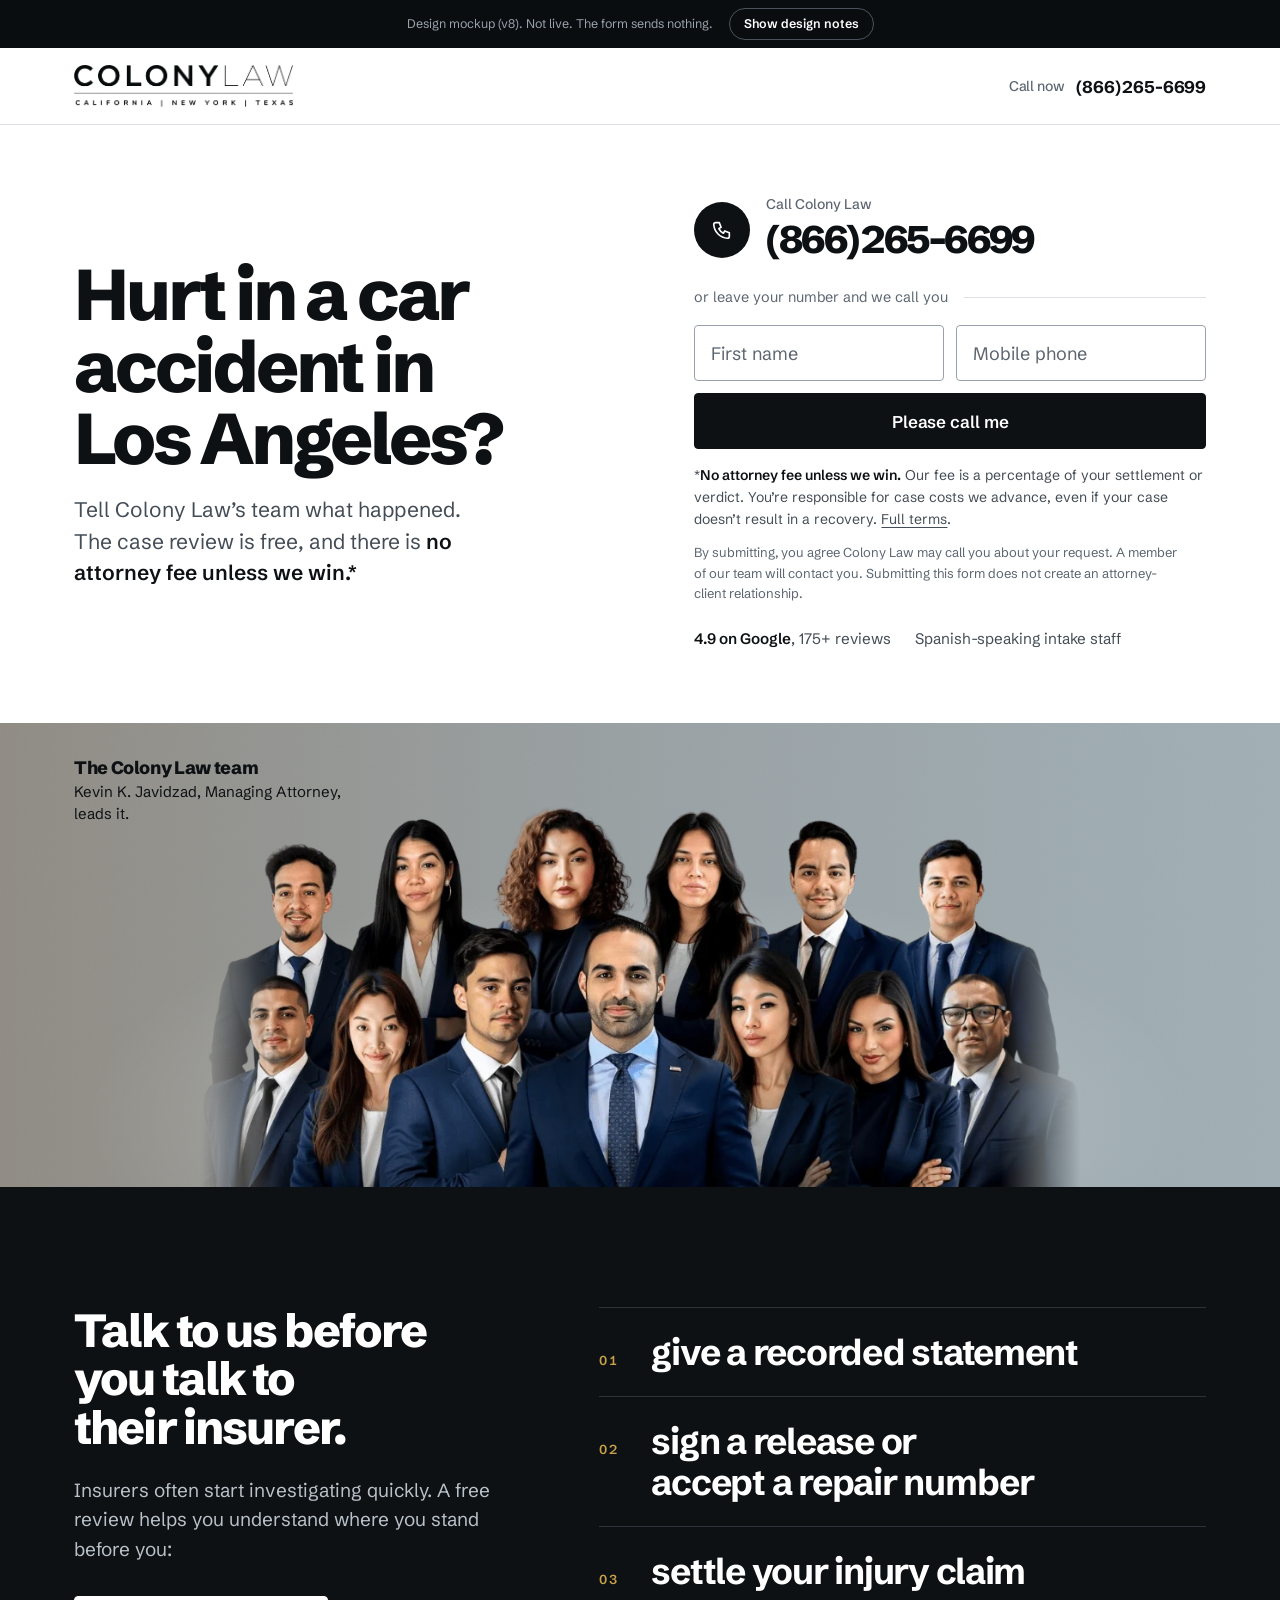
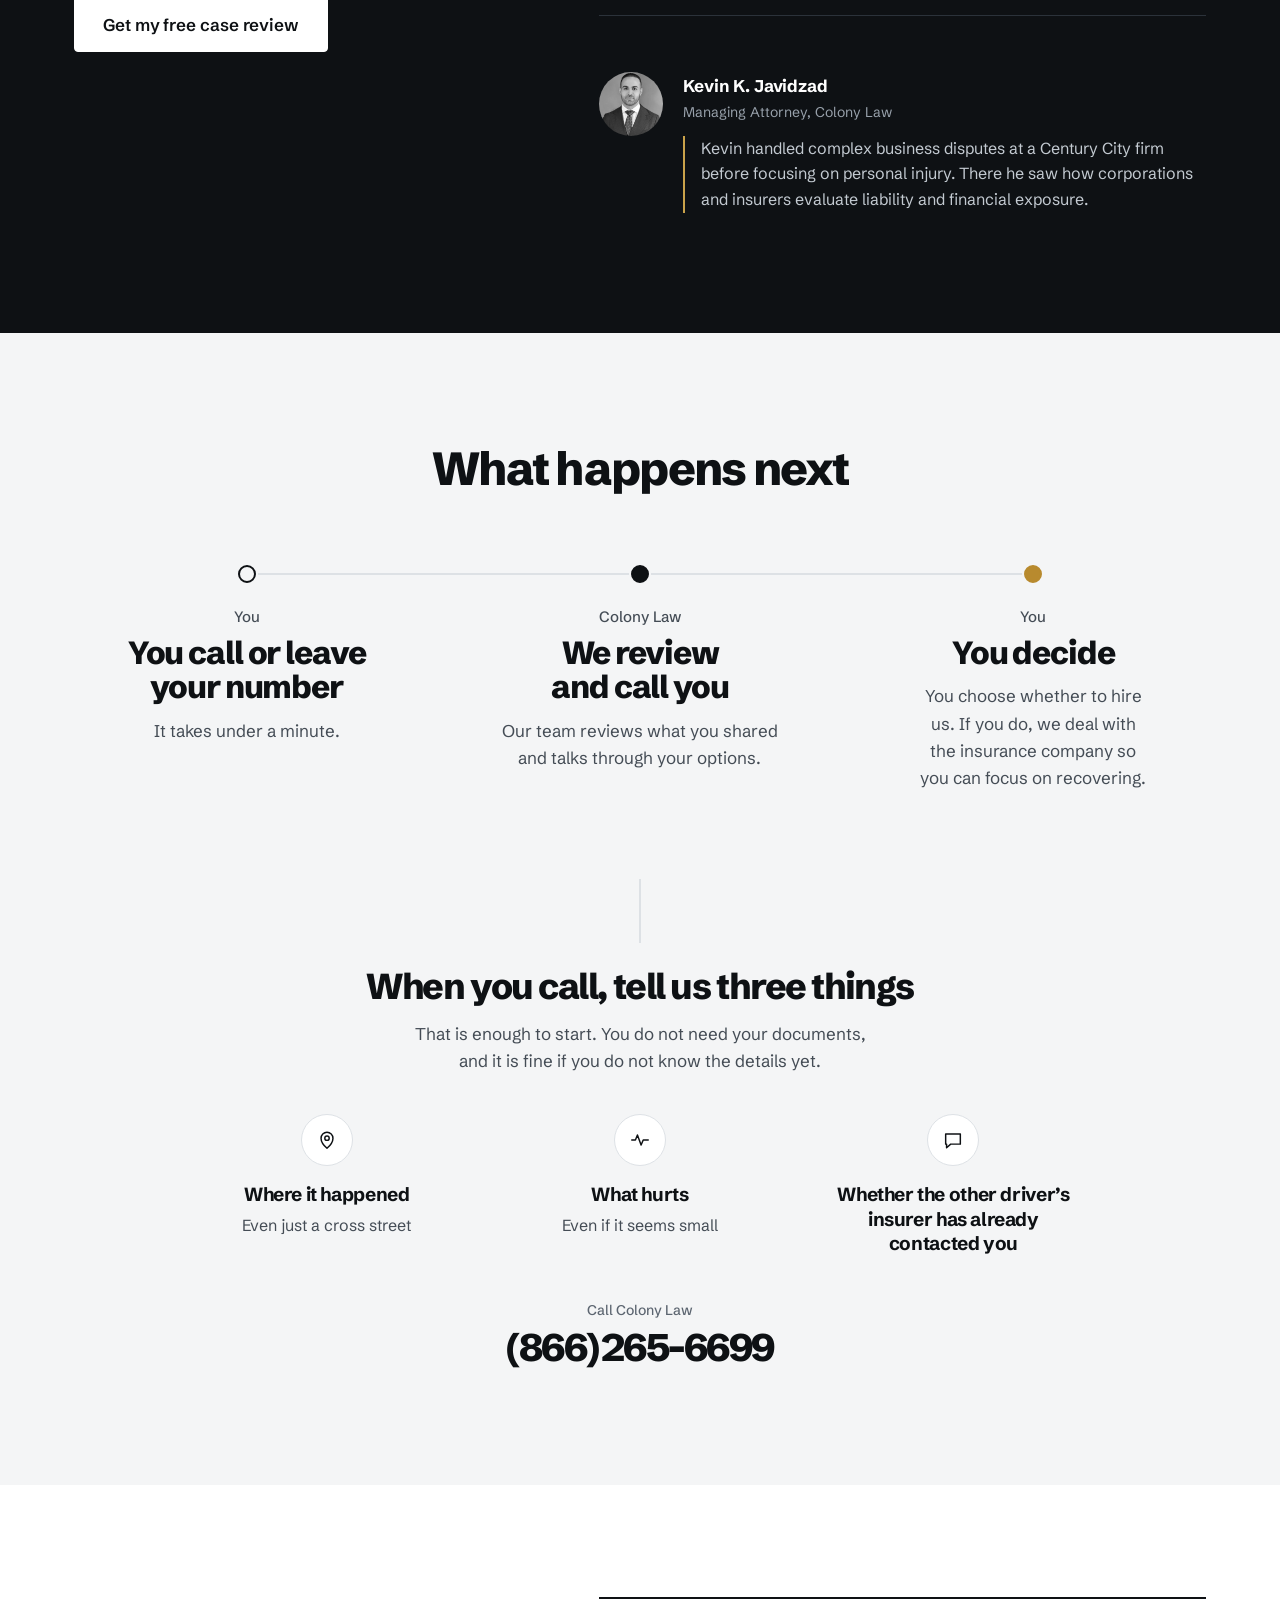
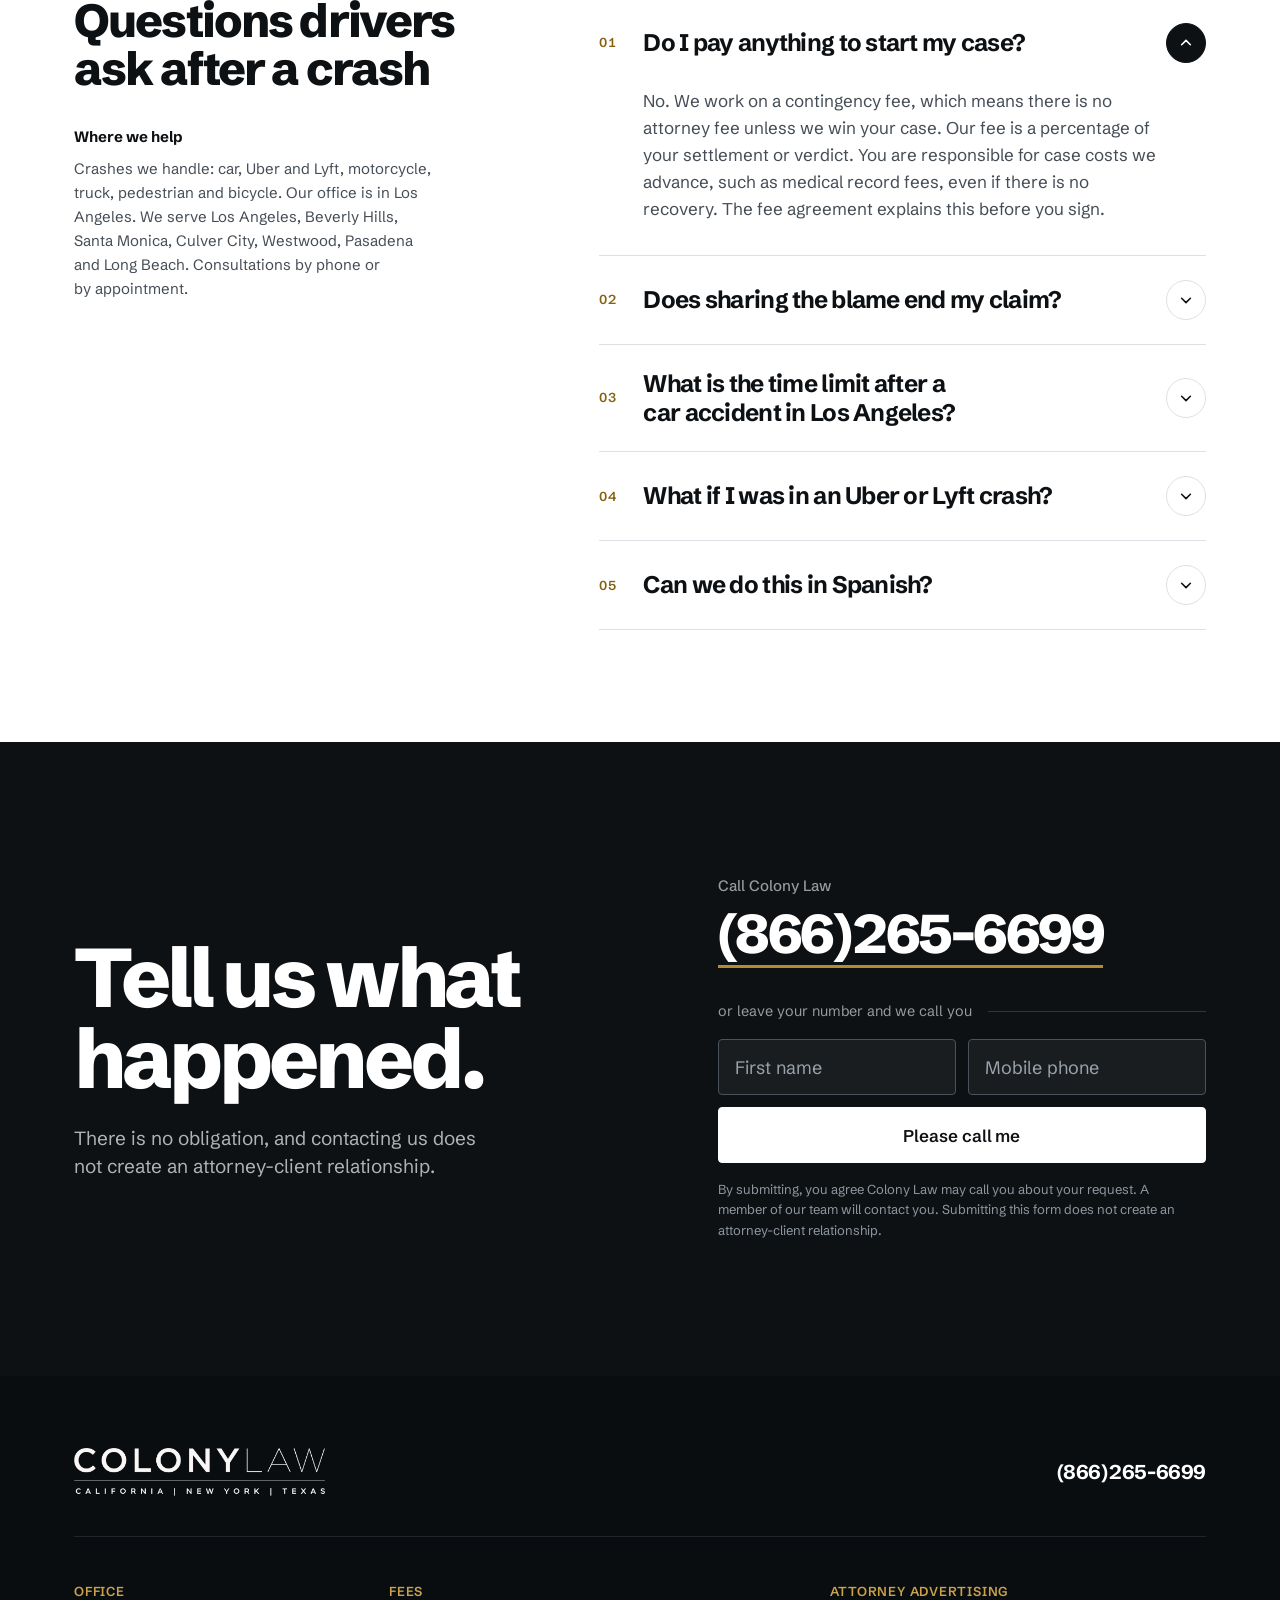
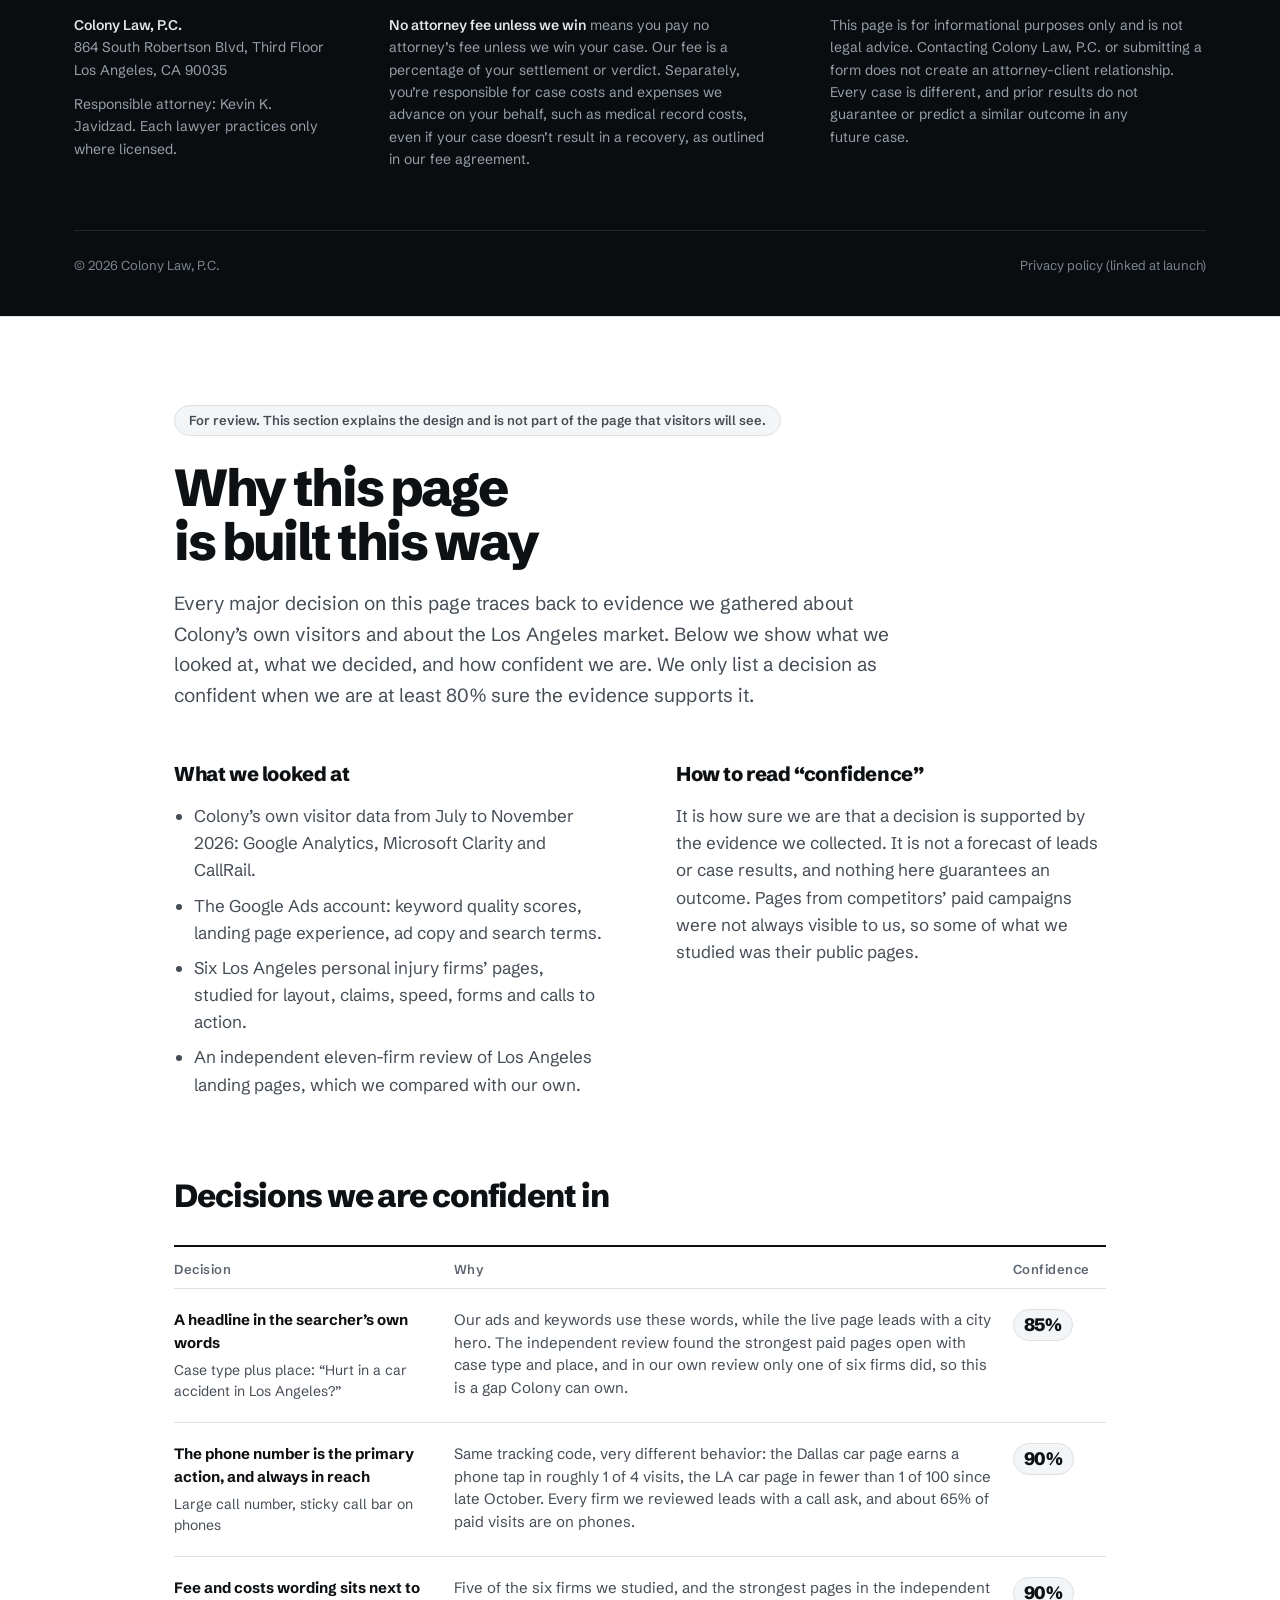
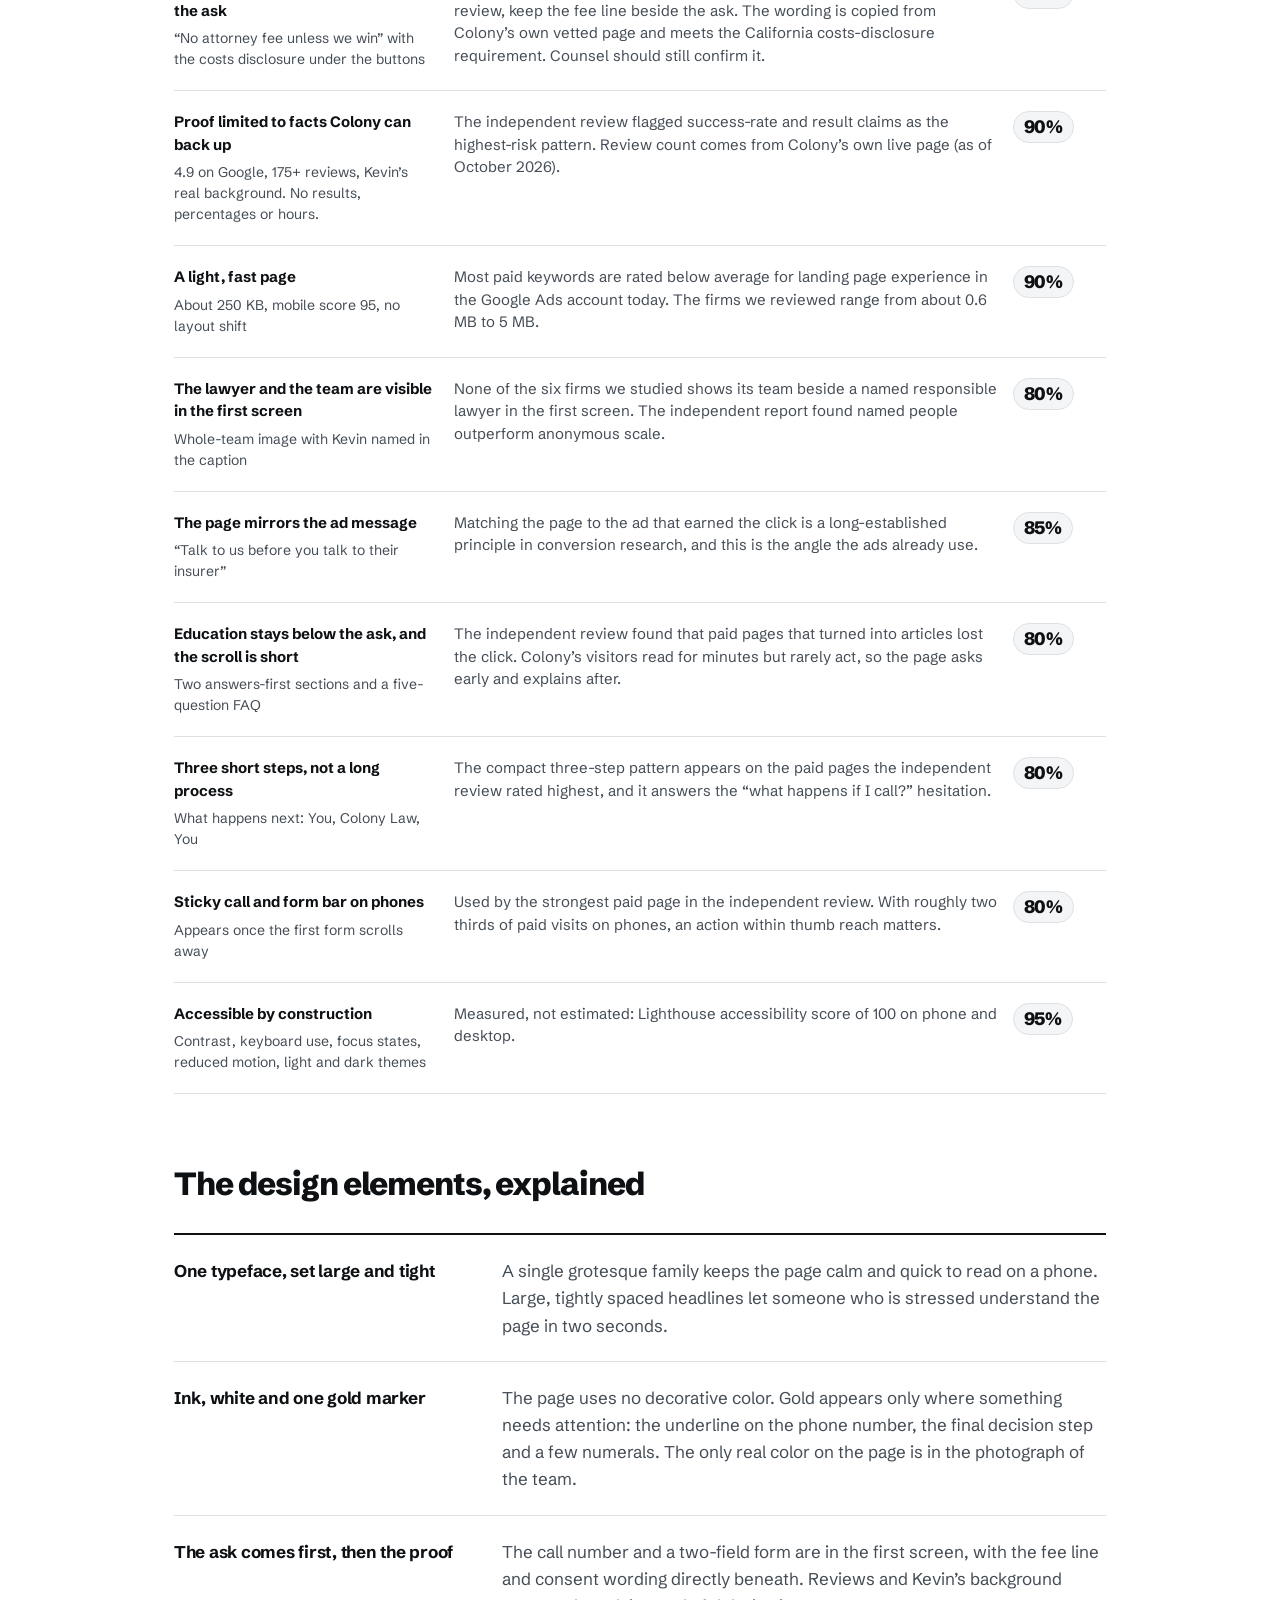
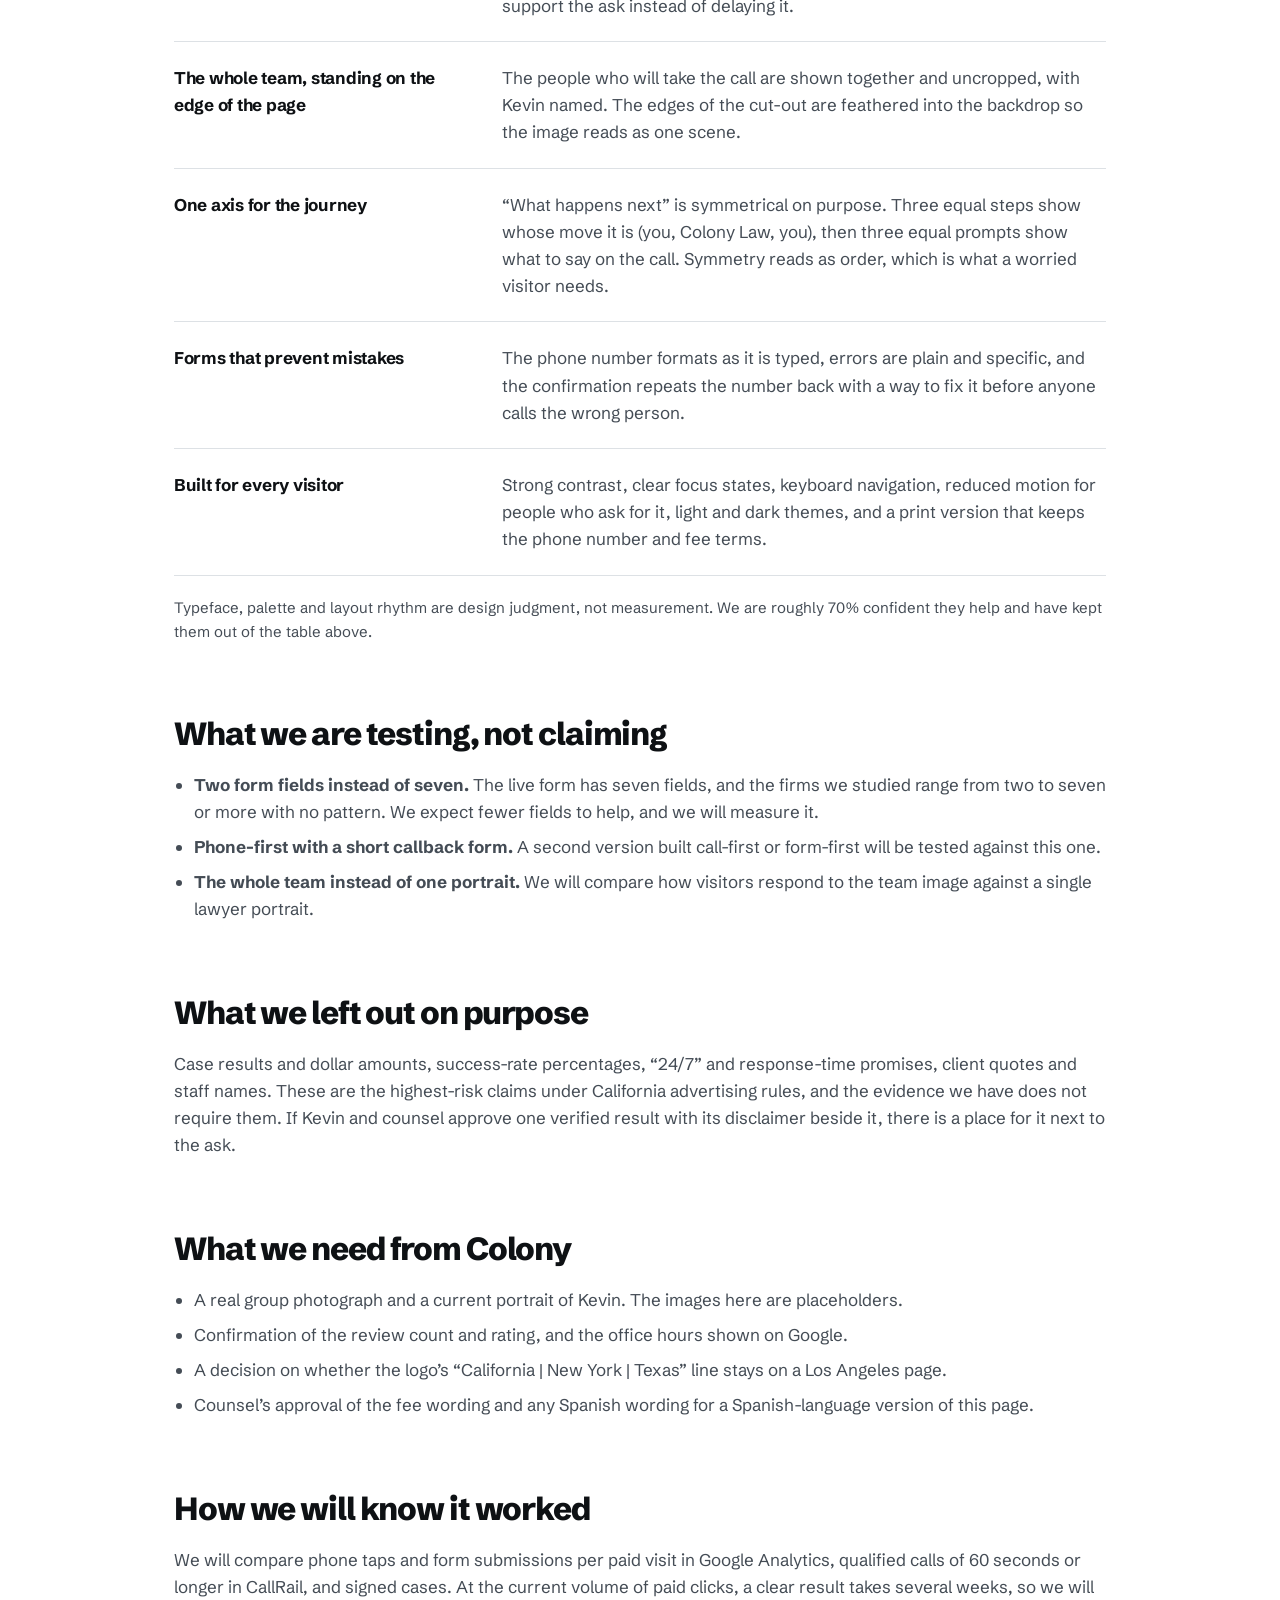
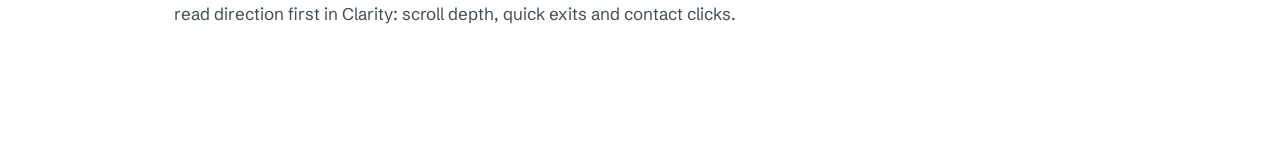
==== commit d0dc4062: "Replace previous mockup with the v8 Los Angeles car accident landing page design preview Light and d" ====
--- a/index.html
+++ b/index.html
@@ -1,118 +1,623 @@
-<!DOCTYPE html>
+<!doctype html>
 <html lang="en">
 <head>
-  <meta charset="utf-8" />
-  <meta name="viewport" content="width=device-width, initial-scale=1" />
-  <title>Los Angeles Car Accident Lawyer | Colony Law</title>
-  <meta name="description" content="Hurt in a Los Angeles car accident? Free case review. No attorney fee unless we win.* Call (866) COLONY-9 — live intake 24/7." />
-  <link rel="preconnect" href="https://api.fontshare.com" crossorigin />
-  <link href="https://api.fontshare.com/v2/css?f[]=switzer@400,500,600,700&display=swap" rel="stylesheet" />
-  <link rel="stylesheet" href="styles.css" />
+<meta charset="utf-8">
+<meta name="viewport" content="width=device-width, initial-scale=1, viewport-fit=cover">
+<meta name="robots" content="noindex, nofollow">
+<meta name="theme-color" content="#ffffff" media="(prefers-color-scheme: light)">
+<meta name="theme-color" content="#0E1114" media="(prefers-color-scheme: dark)">
+<meta name="color-scheme" content="light dark">
+<link rel="icon" href="data:image/svg+xml,%3Csvg xmlns='http://www.w3.org/2000/svg' viewBox='0 0 32 32'%3E%3Crect width='32' height='32' rx='6' fill='%230E1114'/%3E%3Cpath d='M21.5 11.2A7 7 0 1 0 21.5 20.8' fill='none' stroke='%23C9A24A' stroke-width='2.6' stroke-linecap='round'/%3E%3C/svg%3E">
+<title>Los Angeles Car Accident Lawyer | Colony Law, P.C. (design mockup, v8)</title>
+<meta name="description" content="Design mockup for Colony Law's Los Angeles car accident landing page. Not live.">
+<link rel="preconnect" href="https://fonts.googleapis.com">
+<link rel="preconnect" href="https://fonts.gstatic.com" crossorigin>
+<link href="https://fonts.googleapis.com/css2?family=Schibsted+Grotesk:wght@400;500;600;700;800&display=swap" rel="stylesheet">
+<style>
+/* ---------- System ----------
+   Spacing scale: 4 8 12 16 24 32 48 72 112. One typeface. Ink on paper, one gold mark.
+   Color comes from the photograph. Light and dark are both designed, not inverted. */
+:root{
+  --bg:#FFFFFF; --surface:#F4F5F6; --ink:#0E1114; --ink2:#444C55; --ink3:#5C6570; --line:#DDE1E5;
+  --btn:#0E1114; --btn-fg:#FFFFFF; --btn-hover:#2A3036; --field:#FFFFFF; --field-line:#98A1AB;
+  --gold:#B88A2E; --gold-text:#85600F; --focus:#1B5FD1; --close-bg:#0E1114; --close-fg:#FFFFFF; --foot:#0A0D10;
+  --f:'Schibsted Grotesk',system-ui,-apple-system,'Segoe UI',sans-serif;
+  --ease:cubic-bezier(.2,.7,.2,1);
+}
+@media(prefers-color-scheme:dark){:root{
+  --bg:#0E1114; --surface:#14181C; --ink:#F2F4F6; --ink2:#B4BCC4; --ink3:#8D96A0; --line:#262C33;
+  --btn:#F2F4F6; --btn-fg:#0E1114; --btn-hover:#D9DEE3; --field:#14181C; --field-line:#4A535C;
+  --gold:#D3AD58; --gold-text:#D3AD58; --focus:#6EA2FF; --close-bg:#14181C; --close-fg:#F2F4F6; --foot:#090B0D;
+}}
+*{box-sizing:border-box}
+html{-webkit-text-size-adjust:100%;scroll-padding:96px 0 112px}
+body{margin:0;background:var(--bg);color:var(--ink);font:400 1.0625rem/1.6 var(--f);font-variant-numeric:lining-nums;-webkit-font-smoothing:antialiased;text-rendering:optimizeLegibility;hanging-punctuation:first;padding-bottom:72px;position:relative}
+@media(min-width:900px){body{padding-bottom:0}}
+img{display:block;max-width:100%}
+a{color:inherit}
+:focus-visible{outline:3px solid var(--focus);outline-offset:3px;border-radius:2px}
+::selection{background:var(--gold);color:#0E1114}
+h1,h2,h3{font-family:var(--f);margin:0;letter-spacing:-.03em;text-wrap:balance}
+p{margin:0 0 1em;text-wrap:pretty}
+.wrap{max-width:1180px;margin:0 auto;padding:0 24px}
+.skip{position:absolute;left:-999px;top:8px;background:#fff;color:#000;padding:12px 16px;z-index:200}.skip:focus{left:8px}
+.nb{white-space:nowrap}
+/* mock chrome (not part of the page) */
+.mockbar{background:#0A0D10;color:#9aa3ad;font:400 .78rem/1.3 var(--f);padding:8px 16px;display:flex;gap:16px;justify-content:center;align-items:center;flex-wrap:wrap;text-align:center}
+.mockbar button{font:600 .78rem/1 var(--f);color:#fff;background:transparent;border:1px solid #4A535C;border-radius:999px;padding:7px 14px;cursor:pointer;min-height:32px}
+.mockbar button[aria-pressed=true]{background:#C9A24A;border-color:#C9A24A;color:#0E1114}
+/* header */
+.top{background:color-mix(in srgb,var(--bg) 94%,transparent);border-bottom:1px solid var(--line);position:sticky;top:0;z-index:30;backdrop-filter:saturate(1.4) blur(12px);-webkit-backdrop-filter:saturate(1.4) blur(12px)}
+.top .wrap{display:flex;align-items:center;justify-content:space-between;height:76px}
+.top img{height:34px;width:auto}
+@media(prefers-color-scheme:light){.top img,footer img.lt{filter:invert(1)}}
+.top .tel{display:inline-flex;align-items:center;min-height:44px;font:700 1.0625rem/1 var(--f);text-decoration:none;white-space:nowrap;letter-spacing:-.01em;font-variant-numeric:tabular-nums lining-nums;background:linear-gradient(var(--gold),var(--gold)) 0 100%/0 2px no-repeat;transition:background-size .35s var(--ease)}
+.top .tel i{font:500 .875rem/1 var(--f);font-style:normal;color:var(--ink3);margin-right:12px}
+.top .tel:hover{background-size:100% 2px}
+@media(max-width:519px){.top .tel i{display:none}}
+@media(min-width:760px){.top img{height:42px}}
+/* hero */
+.hero{position:relative;overflow:hidden}
+.hero .wrap{position:relative;z-index:2}
+.copy{padding:36px 0 8px}
+h1{font-size:clamp(2.55rem,10.6vw,3.3rem);line-height:1;letter-spacing:-.045em;font-weight:800}
+.sub{font-size:1.1875rem;line-height:1.5;color:var(--ink2);margin:20px 0 0;max-width:32ch}
+.sub b{color:var(--ink);font-weight:600}
+.ask{margin-top:32px}
+.call{display:inline-flex;align-items:center;gap:16px;text-decoration:none}
+.call .ico{flex:none;width:56px;height:56px;border-radius:50%;background:var(--btn);color:var(--btn-fg);display:grid;place-items:center;transition:transform .3s var(--ease),background-color .15s}
+.call:hover .ico{background:var(--btn-hover);transform:rotate(-8deg)}
+.call .ico svg{width:22px;height:22px}
+.call small{display:block;font:500 .875rem/1 var(--f);color:var(--ink3);margin-bottom:8px}
+.call strong{display:inline-block;font:800 clamp(1.85rem,7.4vw,2.4rem)/1.05 var(--f);letter-spacing:-.04em;font-variant-numeric:tabular-nums lining-nums;background:linear-gradient(var(--gold),var(--gold)) 0 100%/0 3px no-repeat;padding-bottom:3px;transition:background-size .4s var(--ease)}
+.call:hover strong{background-size:100% 3px}
+.or{display:flex;align-items:center;gap:16px;margin:24px 0 16px;color:var(--ink3);font-size:.9rem;max-width:560px}
+.or::after{content:"";flex:1;height:1px;background:var(--line)}
+form.row{display:grid;gap:12px;max-width:560px}
+.field{position:relative}
+.field label{position:absolute;width:1px;height:1px;overflow:hidden;clip:rect(0 0 0 0);white-space:nowrap}
+input{width:100%;min-height:56px;padding:0 16px;border:1px solid var(--field-line);border-radius:4px;background:var(--field);color:var(--ink);font:400 1.125rem/1 var(--f);font-variant-numeric:tabular-nums;transition:border-color .15s,box-shadow .15s}
+input::placeholder{color:var(--ink3);opacity:1}
+input:hover{border-color:var(--ink2)}
+input:focus{outline:0;border-color:var(--ink);box-shadow:0 0 0 3px color-mix(in srgb,var(--ink) 16%,transparent)}
+.err{display:none;color:#C2392B;font-size:.9rem;margin-top:6px}.field.bad .err{display:block}.field.bad input{border-color:#C2392B}
+@media(prefers-color-scheme:dark){.err{color:#FF8D80}.field.bad input{border-color:#FF8D80}}
+.btn{display:inline-flex;align-items:center;justify-content:center;min-height:56px;padding:0 28px;background:var(--btn);color:var(--btn-fg);border:1px solid var(--btn);border-radius:4px;font:600 1.0625rem/1 var(--f);letter-spacing:-.005em;cursor:pointer;text-decoration:none;transition:background-color .15s,transform .1s;white-space:nowrap}
+.btn:hover{background:var(--btn-hover);border-color:var(--btn-hover)}
+.btn:active{transform:translateY(1px)}
+.fee{margin:16px 0 0;font-size:.875rem;line-height:1.55;color:var(--ink2);max-width:560px}
+.fee b{color:var(--ink);font-weight:600}
+.fine{margin:12px 0 0;font-size:.8125rem;line-height:1.55;color:var(--ink3);max-width:560px}
+.fine a,.fee a{color:var(--ink2);text-underline-offset:3px}
+.proof{margin:24px 0 0;padding:0;list-style:none;font-size:.95rem;color:var(--ink2);display:flex;flex-wrap:wrap;gap:4px 24px}
+.proof b{color:var(--ink);font-weight:600}
+.done{display:none;max-width:560px;padding:20px 20px 18px;border:1px solid var(--line);border-radius:4px;background:var(--surface)}
+.done.show{display:block}
+.done h2{font-size:1.375rem;letter-spacing:-.03em;margin:0 0 6px}
+.done p{margin:0 0 8px;color:var(--ink2)}
+.done button{font:600 .95rem var(--f);color:var(--ink);background:none;border:0;padding:8px 0;text-decoration:underline;text-underline-offset:3px;cursor:pointer;min-height:44px}
+.done .mk{font-size:.8125rem;color:var(--ink3)}
+.photo{position:relative;margin-top:32px;background:linear-gradient(90deg,#8E8A82,#98A0A3 55%,#9FAEB4)}
+.photo img{width:100%;max-width:520px;margin:0 auto;aspect-ratio:1/1;object-fit:cover;-webkit-mask-image:linear-gradient(to bottom,transparent 0,#000 14%);mask-image:linear-gradient(to bottom,transparent 0,#000 14%)}
+.photo::after{content:"";position:absolute;inset:0;pointer-events:none;opacity:.14;mix-blend-mode:overlay;background-image:url("data:image/svg+xml,%3Csvg xmlns='http://www.w3.org/2000/svg' width='160' height='160'%3E%3Cfilter id='n'%3E%3CfeTurbulence type='fractalNoise' baseFrequency='.9' numOctaves='2' stitchTiles='stitch'/%3E%3CfeColorMatrix values='0 0 0 0 .5 0 0 0 0 .5 0 0 0 0 .5 0 0 0 1 0'/%3E%3C/filter%3E%3Crect width='100%25' height='100%25' filter='url(%23n)'/%3E%3C/svg%3E")}
+.photo figcaption{position:absolute;left:0;right:0;bottom:0;z-index:1;padding:56px 24px 20px;background:linear-gradient(to top,rgba(10,13,16,.78),transparent);color:#fff;font-size:.9rem;line-height:1.45}
+.photo figcaption b{display:block;font-weight:700;font-size:1.0625rem;letter-spacing:-.01em}
+@media(min-width:900px){
+ .hero{min-height:760px;display:flex;align-items:center}
+ .hero .wrap{width:100%}
+ .copy{padding:72px 0 80px;max-width:min(660px,calc(59vw - 48px))}
+ h1{font-size:clamp(3.6rem,5.6vw,5.1rem)}
+ .sub{font-size:1.3125rem}
+ .ask{margin-top:40px}
+ form.row{grid-template-columns:1fr 1fr auto;max-width:none;gap:12px;align-items:start}
+ .or,.fee,.fine,.done{max-width:100%}
+ .photo{position:absolute;top:0;right:0;bottom:0;width:41%;margin:0}
+ .photo img{position:absolute;bottom:0;left:0;max-width:none;width:100%;height:auto;margin:0}
+ .photo figcaption{padding:64px 40px 32px}
+}
+
+/* insurer section: three moments, set large, with the person behind the advice */
+.ins{--ins-bg:#0E1114;background:var(--ins-bg);color:#fff;padding:80px 0}
+@media(prefers-color-scheme:dark){.ins{--ins-bg:#171C21}}
+.ins .h2{color:#fff;max-width:13ch}
+.ins .lead{color:#B9C1C9;margin:24px 0 32px;max-width:36ch}
+.ins .btn.light{background:#fff;color:#0E1114;border-color:#fff}.ins .btn.light:hover{background:#E4E8EB}
+.ins-grid{display:flex;flex-direction:column}
+.ins-lead,.ins-body{display:contents}
+.ins .h2{order:1}.ins .lead{order:2;margin:24px 0 32px}.moments{order:3}.ins .btn.light{order:4;align-self:flex-start;margin-top:40px}.why{order:5}
+.moments{list-style:none;margin:0;padding:0;counter-reset:m}
+.moments li{display:grid;grid-template-columns:44px 1fr;gap:8px;align-items:baseline;padding:24px 0;border-top:1px solid #2B323A;position:relative}
+.moments li:last-child{border-bottom:1px solid #2B323A}
+.moments .n{font:600 .8125rem/1 var(--f);letter-spacing:.08em;color:#C9A24A;font-variant-numeric:tabular-nums}
+.moments .t{font:700 clamp(1.5rem,5.2vw,2.25rem)/1.12 var(--f);letter-spacing:-.035em;text-wrap:balance;transition:transform .35s var(--ease)}
+.moments li::before{content:"";position:absolute;left:0;top:-1px;height:1px;width:0;background:#C9A24A;transition:width .5s var(--ease)}
+.moments li:hover::before{width:100%}
+.moments li:hover .t{transform:translateX(6px)}
+.why{margin:40px 0 0;display:grid;grid-template-columns:64px 1fr;gap:20px;align-items:start}
+.why img{width:64px;height:64px;border-radius:50%;object-fit:cover;object-position:50% 14%;filter:grayscale(1) contrast(1.05)}
+.why figcaption b{display:block;font-weight:700;font-size:1.0625rem;letter-spacing:-.01em}
+.why figcaption span{display:block;color:#98A1AB;font-size:.875rem;margin:2px 0 12px}
+.why figcaption p{margin:0;color:#C3CAD1;font-size:1rem;max-width:52ch;padding-left:16px;border-left:2px solid #C9A24A}
+@media(min-width:900px){
+ .ins{padding:120px 0}
+ .ins-grid{display:grid;grid-template-columns:.82fr 1.18fr;gap:104px;align-items:start}
+ .ins-lead{display:block;position:sticky;top:112px}
+ .ins-body{display:block}
+ .ins .btn.light{margin-top:0}
+ .ins .lead{margin:24px 0 32px}
+ .why{margin-top:56px}
+}
+@media(prefers-reduced-motion:reduce){.moments .t,.moments li::before{transition:none}}
+
+/* what happens next: one centered axis. steps on a rail, then what to say, mirrored 3 + 3 */
+.h2.mid{margin-left:auto;margin-right:auto;text-align:center;max-width:20ch}
+.steps3{list-style:none;margin:56px 0 0;padding:0;display:grid;gap:56px}
+.st{position:relative;text-align:center;padding-top:44px}
+.st::after{content:"";position:absolute;left:50%;top:0;width:18px;height:18px;margin-left:-9px;border-radius:50%;box-sizing:border-box;border:2px solid var(--ink);background:var(--surface);z-index:1}
+.st.us::after{background:var(--ink)}
+.st.last::after{border-color:var(--gold);background:var(--gold)}
+.st::before{content:"";position:absolute;left:calc(50% - 1px);top:calc(100% + 8px);height:40px;width:2px;background:var(--line)}
+.st.last::before{display:none}
+.who{display:block;font:500 .9375rem/1 var(--f);color:var(--ink2);margin:0 0 12px}
+.st h3{font-size:clamp(1.6rem,5.6vw,2rem);line-height:1.08;letter-spacing:-.035em;font-weight:800;margin:0 auto 12px;max-width:14ch}
+.st p{margin:0 auto;color:var(--ink2);font-size:1.0625rem;max-width:30ch;text-wrap:balance}
+.more{position:relative;margin:72px auto 0;padding-top:72px;text-align:center;max-width:900px}
+.stem{position:absolute;left:calc(50% - 1px);top:0;width:2px;height:48px;background:var(--line)}
+.more h4{font-size:clamp(1.6rem,5.4vw,2.25rem);line-height:1.08;letter-spacing:-.04em;font-weight:800;margin:0 auto 14px;max-width:30ch}
+.ok{margin:0 auto 40px;color:var(--ink2);font-size:1.0625rem;max-width:46ch}
+.tell{list-style:none;margin:0 0 48px;padding:0;display:grid;gap:32px}
+.tell li{display:flex;flex-direction:column;align-items:center;gap:6px}
+.ic{width:52px;height:52px;border-radius:50%;border:1px solid var(--line);background:var(--bg);display:grid;place-items:center;color:var(--ink);margin-bottom:10px;transition:background-color .25s,color .25s,border-color .25s}
+.ic svg{width:22px;height:22px}
+.tell li:hover .ic{background:var(--btn);color:var(--btn-fg);border-color:var(--btn)}
+.tell b{font:700 1.1875rem/1.28 var(--f);letter-spacing:-.02em;max-width:20ch}
+.tell .s{color:var(--ink2);font-size:1rem}
+.say-call{display:inline-block;font:800 clamp(1.8rem,6.4vw,2.4rem)/1.05 var(--f);letter-spacing:-.04em;text-decoration:none;font-variant-numeric:tabular-nums lining-nums;padding-bottom:5px;background:linear-gradient(var(--gold),var(--gold)) 0 100%/0 3px no-repeat;transition:background-size .4s var(--ease)}
+.say-call small{display:block;font:500 .875rem/1 var(--f);letter-spacing:0;color:var(--ink3);margin-bottom:10px}
+.say-call:hover{background-size:100% 3px}
+@media(min-width:900px){
+ .steps3{grid-template-columns:repeat(3,1fr);gap:0 48px;margin-top:72px}
+ .st::before{left:calc(50% + 11px);right:auto;top:8px;bottom:auto;width:calc(100% + 48px - 22px);height:2px}
+ .st.last::before{display:none}
+ .tell{grid-template-columns:repeat(3,1fr);gap:40px}
+ .more{margin-top:88px;padding-top:88px}
+ .stem{height:64px}
+}
+/* FAQ: one open at a time, answers aligned to the question text */
+.faq-grid{display:flex;flex-direction:column}
+.faq-lead{display:contents}
+.faq .h2{order:1;margin-bottom:40px}.faq-list{order:2}.faq .areas{order:3}
+.faq .areas{margin:32px 0 0;font-size:.9375rem;color:var(--ink2);max-width:40ch}
+.faq .areas b{display:block;color:var(--ink);font-weight:700;margin-bottom:8px}
+.faq .areas p{margin:0}
+.faq-list{border-top:2px solid var(--ink)}
+.faq-list details{border-bottom:1px solid var(--line)}
+.faq-list summary{list-style:none;cursor:pointer;display:grid;grid-template-columns:36px 1fr 40px;gap:8px;align-items:center;padding:24px 0;min-height:76px;font:700 clamp(1.1875rem,3.8vw,1.5rem)/1.22 var(--f);letter-spacing:-.03em;border-radius:2px}
+.faq-list summary::-webkit-details-marker{display:none}
+.faq-list .n{font:600 .8125rem/1 var(--f);letter-spacing:.06em;color:var(--gold-text);font-variant-numeric:tabular-nums}
+.faq-list .q{text-wrap:balance}
+.faq-list .chev{width:40px;height:40px;border-radius:50%;border:1px solid var(--line);display:grid;place-items:center;color:var(--ink);transition:transform .35s var(--ease),background-color .2s,color .2s,border-color .2s}
+.faq-list summary:hover .chev{border-color:var(--ink)}
+.faq-list details[open] .chev{transform:rotate(180deg);background:var(--btn);color:var(--btn-fg);border-color:var(--btn)}
+.faq-list .ans{padding:0 48px 32px 44px}
+.faq-list .ans p{margin:0;color:var(--ink2);font-size:1.0625rem;max-width:58ch}
+@media(prefers-reduced-motion:no-preference){.faq-list details[open] .ans{animation:ansIn .4s var(--ease)}@keyframes ansIn{from{opacity:0;transform:translateY(-6px)}to{opacity:1;transform:none}}}
+@media(max-width:599px){.faq-list .ans{padding-right:0}.faq-list summary{grid-template-columns:28px 1fr 40px}.faq-list .ans{padding-left:36px}}
+@media(min-width:900px){
+ .faq-grid{display:grid;grid-template-columns:.82fr 1.18fr;gap:104px;align-items:start}
+ .faq-lead{display:block;position:sticky;top:112px}
+ .faq .h2{margin-bottom:0}
+}
+@media print{.faq-list details>.ans{display:block!important}}
+
+/* hero image: the whole team, standing on the panel's bottom edge */
+.photo{background:radial-gradient(70% 55% at 50% 78%,rgba(255,255,255,.30),transparent 70%),linear-gradient(90deg,#8E8A82,#98A0A3 55%,#9FAEB4);overflow:hidden;min-height:260px}
+.photo::after{opacity:.1}
+.photo img{position:absolute;left:-9%;bottom:0;width:118%;max-width:none;height:auto;aspect-ratio:auto;margin:0;-webkit-mask-image:none;mask-image:none}
+.photo figcaption{position:relative;top:auto;bottom:auto;left:auto;right:auto;z-index:2;background:none;color:#0E1114;padding:28px 24px 0;font-size:.9375rem;line-height:1.45;max-width:30ch}
+.photo figcaption b{font-weight:800;font-size:1.125rem;letter-spacing:-.02em;color:#0E1114}
+@media(max-width:899px){.photo{margin:32px 0 0;min-height:0;padding-bottom:calc(118vw * .432)}.photo img{width:118%}}
+@media(min-width:900px){
+ .hero .photo{width:48%;max-width:none}
+ .hero .photo figcaption{position:absolute;top:0;left:0;padding:48px 40px 0;max-width:34ch}
+ .hero .photo img{width:140%;left:-20%}
+ .copy{max-width:min(660px,calc(52vw - max(24px,(100vw - 1180px)/2 + 24px) - 40px))}
+}
+@media(min-width:900px) and (max-width:1199px){form.row{grid-template-columns:1fr 1fr}form.row .btn{grid-column:1/-1}}
+
+/* hero v2: headline left, the ask right, the whole team standing on the section's bottom edge (uncropped) */
+.hero-top{display:grid;gap:0}
+.hero .copy{padding:36px 0 0}
+.hero .ask{margin-top:28px}
+.team{position:relative;margin:56px 0 0;overflow:hidden;background:radial-gradient(60% 70% at 50% 85%,rgba(255,255,255,.34),transparent 72%),linear-gradient(90deg,#8E8A82,#98A0A3 52%,#9FAEB4)}
+.team::after{content:"";position:absolute;inset:0;pointer-events:none;opacity:.1;mix-blend-mode:overlay;background-image:url("data:image/svg+xml,%3Csvg xmlns='http://www.w3.org/2000/svg' width='160' height='160'%3E%3Cfilter id='n'%3E%3CfeTurbulence type='fractalNoise' baseFrequency='.9' numOctaves='2' stitchTiles='stitch'/%3E%3CfeColorMatrix values='0 0 0 0 .5 0 0 0 0 .5 0 0 0 0 .5 0 0 0 1 0'/%3E%3C/filter%3E%3Crect width='100%25' height='100%25' filter='url(%23n)'/%3E%3C/svg%3E")}
+.team img{display:block;position:static;width:100%;max-width:880px;height:auto;margin:0 auto;aspect-ratio:auto;transform:none;-webkit-mask-image:linear-gradient(90deg,transparent 0,#000 9%,#000 91%,transparent 100%);mask-image:linear-gradient(90deg,transparent 0,#000 9%,#000 91%,transparent 100%)}
+.team figcaption{position:relative;z-index:2;padding:24px 24px 0;color:#0E1114;font-size:.9375rem;line-height:1.45;max-width:34ch}
+.team figcaption b{display:block;font-weight:800;font-size:1.125rem;letter-spacing:-.02em}
+@media(min-width:900px){
+ .hero{display:block;min-height:0}
+ .hero-top{grid-template-columns:1.02fr .98fr;gap:88px;align-items:center;padding-top:72px}
+ .hero .copy{padding:0;max-width:none}
+ .hero .copy h1{max-width:10ch}
+ .hero .ask{margin-top:0}
+ .hero form.row{grid-template-columns:1fr 1fr;max-width:none}
+ .hero form.row .btn{grid-column:1/-1}
+ .team{margin-top:72px;padding-top:84px}
+ .team figcaption{position:absolute;top:32px;left:max(24px,calc((100vw - 1180px)/2 + 24px));padding:0;max-width:30ch}
+ .team img{max-width:880px}
+}
+@media(min-width:900px) and (max-width:1199px){.hero form.row{grid-template-columns:1fr 1fr}}
+@media(prefers-reduced-motion:no-preference){.team img{animation:settle 1.2s var(--ease) both}}
+/* sections */
+section{padding:72px 0}
+@media(min-width:900px){section{padding:112px 0}}
+.h2{font-size:clamp(1.9rem,4.6vw,2.9rem);line-height:1.04;letter-spacing:-.04em;font-weight:800;max-width:17ch}
+.surface{background:var(--surface)}
+.split{display:grid;gap:32px}
+@media(min-width:900px){.split{grid-template-columns:.9fr 1.1fr;gap:96px;align-items:start}}
+.lead{font-size:1.1875rem;line-height:1.55;color:var(--ink2);margin:0 0 24px;max-width:44ch}
+.list{list-style:none;margin:0;padding:0;max-width:46ch}
+.list li{padding:16px 0 16px 24px;border-top:1px solid var(--line);font-size:1.125rem;font-weight:500;position:relative}
+.list li:last-child{border-bottom:1px solid var(--line)}
+.list li::before{content:"";position:absolute;left:0;top:50%;width:8px;height:8px;margin-top:-4px;border-radius:50%;background:var(--gold)}
+.note{margin:24px 0 0;color:var(--ink2);max-width:46ch}
+.steps{list-style:none;margin:48px 0 0;padding:0;display:grid;gap:32px;counter-reset:s}
+.steps li{counter-increment:s;position:relative;padding-top:20px;border-top:2px solid var(--ink)}
+.steps li::before{content:counter(s,decimal-leading-zero);position:absolute;top:20px;right:0;font:600 .8125rem/1 var(--f);letter-spacing:.06em;color:var(--ink3);font-variant-numeric:tabular-nums}
+.steps h3{font-size:1.3rem;letter-spacing:-.025em;font-weight:700;margin:0 0 8px;max-width:16ch}
+.steps p{margin:0;color:var(--ink2);max-width:34ch}
+@media(min-width:900px){.steps{grid-template-columns:repeat(3,1fr);gap:48px;margin-top:64px}}
+.qa{display:grid;gap:32px;margin-top:48px}
+.qa h3{font-size:1.1875rem;letter-spacing:-.02em;font-weight:700;margin:0 0 8px;line-height:1.3}
+.qa p{margin:0;color:var(--ink2);max-width:50ch}
+@media(min-width:900px){.qa{grid-template-columns:1fr 1fr;gap:48px 96px;margin-top:64px}}
+.areas{margin:56px 0 0;color:var(--ink3);font-size:.9375rem;max-width:72ch}
+/* closing + footer */
+.close{background:var(--close-bg);color:var(--close-fg);padding:88px 0}
+.close-grid{display:grid;gap:48px}
+.close h2#h-close{font-size:clamp(2.6rem,10vw,5.2rem);line-height:.98;letter-spacing:-.05em;font-weight:800;max-width:9ch;margin:0}
+.close-sub{margin:24px 0 0;color:color-mix(in srgb,var(--close-fg) 68%,transparent);max-width:34ch;font-size:1.1875rem;line-height:1.5}
+.close .ph{display:inline-block;font:800 clamp(2.1rem,8.4vw,3.4rem)/1.05 var(--f);letter-spacing:-.045em;text-decoration:none;color:var(--close-fg);font-variant-numeric:tabular-nums lining-nums;padding-bottom:6px;background:linear-gradient(var(--gold),var(--gold)) 0 100%/100% 3px no-repeat;transition:background-size .5s var(--ease)}
+.close .ph small{display:block;font:500 .9375rem/1 var(--f);letter-spacing:0;color:color-mix(in srgb,var(--close-fg) 58%,transparent);margin-bottom:12px}
+.close .ph:hover{background-size:0 3px;background-position:100% 100%}
+.or2{display:flex;align-items:center;gap:16px;margin:32px 0 16px;color:color-mix(in srgb,var(--close-fg) 58%,transparent);font-size:.9rem}
+.or2::after{content:"";flex:1;height:1px;background:#2E353C}
+.close form.row{max-width:none}
+.close input{border-color:#4A535C;background:rgba(255,255,255,.05);color:#fff}
+.close input::placeholder{color:#9AA3AD}
+.close input:focus{border-color:#fff;box-shadow:0 0 0 3px rgba(255,255,255,.2)}
+.close .btn{background:#fff;color:#0E1114;border-color:#fff}.close .btn:hover{background:#E4E8EB}
+.close .done{background:rgba(255,255,255,.06);border-color:#3A424A;color:#fff;max-width:none}.close .done p{color:#C7CED5}.close .done button{color:#fff}.close .done .mk{color:#9AA3AD}
+.close .err{color:#FF8D80}
+.close-fine{margin:16px 0 0;font-size:.8125rem;line-height:1.55;color:#8F98A2;max-width:60ch}
+@media(min-width:900px){
+ .close{padding:136px 0}
+ .close-grid{grid-template-columns:1.05fr .95fr;gap:104px;align-items:center}
+ .close form.row{grid-template-columns:1fr 1fr;gap:12px}
+ .close form.row .btn{grid-column:1/-1}
+}
+footer{background:var(--foot);color:#98A1AB;padding:72px 0 40px;font-size:.875rem;line-height:1.6}
+footer .foot{max-width:1180px}
+.foot-top{display:flex;align-items:center;justify-content:space-between;gap:24px;flex-wrap:wrap;padding-bottom:40px;border-bottom:1px solid #20262C}
+.foot-top img{height:40px;width:auto}
+.foot-tel{font:700 1.25rem/1 var(--f);letter-spacing:-.02em;color:#fff;text-decoration:none;font-variant-numeric:tabular-nums lining-nums;min-height:44px;display:inline-flex;align-items:center}
+.foot-tel:hover{text-decoration:underline;text-decoration-color:var(--gold);text-underline-offset:6px;text-decoration-thickness:2px}
+.foot-cols{display:grid;gap:40px;padding:48px 0}
+.foot-cols section{padding:0}
+.foot-cols h2{font:600 .8125rem/1 var(--f);letter-spacing:.06em;text-transform:uppercase;color:#C9A24A;margin:0 0 16px}
+.foot-cols p{margin:0 0 12px;max-width:60ch}
+.foot-cols b{color:#E3E7EA;font-weight:600}
+.foot-base{display:flex;justify-content:space-between;gap:16px;flex-wrap:wrap;padding-top:24px;border-top:1px solid #20262C;font-size:.8125rem;color:#7C858F}
+@media(min-width:900px){.foot-cols{grid-template-columns:.8fr 1.2fr 1.2fr;gap:64px}.foot-top img{height:48px}}
+
+/* design rationale (review only) */
+.rt{background:var(--bg);border-top:1px solid var(--line);padding:88px 0 112px;color:var(--ink)}
+.rt-wrap{max-width:980px}
+.rt-flag{display:inline-block;margin:0 0 24px;padding:8px 14px;border:1px solid var(--line);border-radius:999px;font:600 .8125rem/1 var(--f);color:var(--ink2);background:var(--surface)}
+.rt-h{font-size:clamp(2rem,6vw,3.25rem);line-height:1.04;letter-spacing:-.045em;font-weight:800;margin:0 0 20px;max-width:18ch}
+.rt-lead{font-size:1.1875rem;line-height:1.6;color:var(--ink2);max-width:62ch;margin:0 0 48px}
+.rt h3{font-size:1.25rem;letter-spacing:-.02em;font-weight:800;margin:0 0 12px}
+.rt-sub{margin-top:64px!important;font-size:clamp(1.5rem,4.4vw,2rem)!important;letter-spacing:-.035em!important}
+.rt-cols{display:grid;gap:40px}
+.rt ul{margin:0;padding:0 0 0 20px;color:var(--ink2)}
+.rt li{margin:0 0 8px}
+.rt p{color:var(--ink2)}
+.rt-table{margin-top:24px;overflow-x:auto;border-top:2px solid var(--ink);-webkit-overflow-scrolling:touch}
+.rt-table table{width:100%;border-collapse:collapse;min-width:640px;font-size:.9375rem;line-height:1.5}
+.rt-table thead th{text-align:left;font:600 .8125rem/1 var(--f);letter-spacing:.04em;color:var(--ink3);padding:16px 16px 12px 0;border-bottom:1px solid var(--line)}
+.rt-table tbody th,.rt-table td{vertical-align:top;text-align:left;padding:20px 16px 20px 0;border-bottom:1px solid var(--line)}
+.rt-table tbody th{font-weight:700;width:30%}
+.rt-table tbody th span{display:block;font-weight:400;color:var(--ink2);margin-top:6px;font-size:.875rem}
+.rt-table td{color:var(--ink2)}
+.rt-table .cf{width:92px;white-space:nowrap}
+.rt-table .cf b{display:inline-block;font:800 1.125rem/1 var(--f);color:var(--ink);letter-spacing:-.02em;padding:6px 10px;border:1px solid var(--line);border-radius:999px;background:var(--surface)}
+.rt-dl{margin:24px 0 0;display:grid;gap:0;border-top:2px solid var(--ink)}
+.rt-dl>div{display:grid;gap:6px;padding:22px 0;border-bottom:1px solid var(--line)}
+.rt-dl dt{font-weight:700;font-size:1.0625rem;letter-spacing:-.015em}
+.rt-dl dd{margin:0;color:var(--ink2)}
+.rt-note{margin-top:20px;font-size:.9375rem}
+.rt-test{padding-left:20px}
+@media(min-width:900px){
+ .rt-cols{grid-template-columns:1fr 1fr;gap:72px}
+ .rt-dl>div{grid-template-columns:280px 1fr;gap:48px}
+ .rt-table table{min-width:0}
+}
+@media print{.rt{break-before:page}}
+/* sticky bar */
+.bar{position:fixed;inset:auto 0 0 0;z-index:40;background:var(--bg);border-top:1px solid var(--line);padding:10px 14px calc(10px + env(safe-area-inset-bottom));display:grid;grid-template-columns:1fr 1.3fr;gap:10px;transform:translateY(110%);transition:transform .3s var(--ease)}
+.bar.on{transform:none}
+.bar a{min-height:52px;display:flex;align-items:center;justify-content:center;border-radius:4px;font:600 1rem var(--f);text-decoration:none;border:1px solid var(--btn)}
+.bar .c{background:var(--bg);color:var(--ink)}.bar .f{background:var(--btn);color:var(--btn-fg)}
+@media(min-width:900px){.bar{display:none}}
+/* entrance: once, short, respects reduced motion */
+@media(prefers-reduced-motion:no-preference){
+ .copy h1,.copy .sub,.copy .ask{animation:rise .8s var(--ease) both}
+ .copy .sub{animation-delay:.07s}.copy .ask{animation-delay:.14s}
+ .photo img{animation:settle 1.4s var(--ease) both}
+ @keyframes rise{from{opacity:0;transform:translateY(12px)}to{opacity:1;transform:none}}
+ @keyframes settle{from{opacity:0;transform:scale(1.035)}to{opacity:1;transform:none}}
+}
+@media(prefers-reduced-motion:reduce){*{transition:none!important}}
+/* design notes overlay (mock only) */
+.pin{position:absolute;z-index:60;width:28px;height:28px;border-radius:50%;border:2px solid #fff;background:#C9A24A;color:#0E1114;font:700 .8rem/1 var(--f);display:grid;place-items:center;cursor:pointer;box-shadow:0 2px 8px rgba(0,0,0,.35);padding:0}
+.pop{position:absolute;z-index:70;width:min(340px,calc(100vw - 24px));background:#0E1114;color:#F2F4F6;border-radius:6px;padding:16px 18px 16px;box-shadow:0 18px 40px rgba(0,0,0,.4);font:400 .875rem/1.5 var(--f)}
+.pop b{display:block;font-size:.95rem;margin-bottom:4px;color:#fff}
+.pop em{display:inline-block;font-style:normal;font-weight:700;font-size:.6875rem;letter-spacing:.08em;text-transform:uppercase;padding:3px 8px;border-radius:999px;margin-bottom:8px;background:#26303A;color:#C9A24A}
+.pop p{margin:0}
+@media print{.mockbar,.bar,.pin,.pop,.photo::after{display:none!important}.top{position:static}.hero{min-height:0}.photo{position:static;width:auto;margin-top:16px}.photo img{position:static;max-width:240px;mask:none;-webkit-mask:none}.close{background:#fff;color:#000}.close *{color:#000!important}body{padding:0}}
+</style>
 </head>
 <body>
-  <a class="skip" href="#review">Skip to free review</a>
-
-  <div class="page">
-    <div class="bg" aria-hidden="true">
-      <img class="bg-photo" src="assets/la-night.jpg" alt="" width="1600" height="1066" decoding="async" fetchpriority="high" />
-      <div class="bg-scrim"></div>
-    </div>
-    <div class="visually-hidden" role="img" aria-label="Los Angeles night street lined with palm trees, looking toward the Hollywood sign, with a STOP sign and cars"></div>
-
-    <div class="wrap">
-      <header class="site-head">
-        <div class="logo">Colony</div>
-        <a class="phone" href="tel:+18662656699">(866) COLONY-9</a>
-      </header>
-
-      <nav class="lang" aria-label="Language">
-        <span aria-current="true">English</span>
-        <a href="#es" lang="es">Español — consulta gratis</a>
-      </nav>
-
-      <div class="layout">
-        <div>
-          <p class="eyebrow">Los Angeles · Car accident</p>
-          <h1>Hurt in a Los Angeles car accident that wasn’t your fault?</h1>
-          <p class="sub">Free case review. We take the insurer off your phone.</p>
-          <a class="call" href="tel:+18662656699">Call now</a>
-          <p class="trust"><strong>No attorney fee unless we win.*</strong> Client may be responsible for costs.</p>
-          <p class="stars">4.9★ Google · 177 reviews</p>
-
-          <article class="result">
-            <p class="label">Labeled result · Motor vehicle</p>
-            <p class="amt">$3,000,000</p>
-            <p class="detail">Settled in 18 months.</p>
-            <p class="more"><span>Rideshare</span> $1,000,000 · policy limits tendered</p>
-            <p class="disc">Attorney advertising. Prior results do not guarantee a similar outcome.</p>
-          </article>
-        </div>
-
-        <form class="panel" id="review" action="#" method="post">
-          <h2>Start your free review</h2>
-          <p class="sla">Live intake 24/7 · Attorney review within one business day</p>
-          <div class="field">
-            <label for="fn">First name</label>
-            <input id="fn" name="first_name" autocomplete="given-name" required />
-          </div>
-          <div class="field">
-            <label for="ph">Phone</label>
-            <input id="ph" name="phone" type="tel" autocomplete="tel" inputmode="tel" required />
-          </div>
-          <div class="field">
-            <label for="ct">Case type</label>
-            <select id="ct" name="case_type" required>
-              <option value="car_accident" selected>Car accident</option>
-              <option value="rideshare">Rideshare</option>
-              <option value="truck">Truck</option>
-              <option value="pedestrian">Pedestrian</option>
-              <option value="other">Other</option>
-            </select>
-          </div>
-          <div class="field">
-            <label for="msg">What happened? <span class="hint">(optional)</span></label>
-            <textarea id="msg" name="what_happened" rows="2"></textarea>
-          </div>
-          <button class="submit" type="submit">Request free review</button>
-          <p class="form-note"><strong>No attorney fee unless we win.*</strong> Client may be responsible for costs.</p>
-        </form>
-      </div>
-
-      <ol class="steps">
-        <li><span>1</span> Call or send the form</li>
-        <li><span>2</span> We take the insurer</li>
-        <li><span>3</span> We prepare the file</li>
-      </ol>
-
-      <p class="es" id="es" lang="es">
-        ¿Prefiere español? Misma línea —
-        <a href="tel:+18662656699">llamar (866) COLONY-9</a>
-        — sin honorarios de abogado si no ganamos.*
-      </p>
-    </div>
-
-    <footer class="footer">
-      <div class="wrap">Colony Law · Los Angeles · Kevin K. Javidzad responsible for content. Attorney Advertising. Client may be responsible for costs.</div>
-    </footer>
-  </div>
-
-  <nav class="sticky" aria-label="Mobile actions">
-    <a class="call-s" href="tel:+18662656699">Call</a>
-    <a class="rev-s" href="#review">Review</a>
-  </nav>
-
-  <script>
-    (function () {
-      var form = document.getElementById("review");
-      if (!form) return;
-      form.addEventListener("submit", function (e) {
-        e.preventDefault();
-        form.innerHTML =
-          "<h2>Call so intake can start</h2>" +
-          "<p class=\"thanks\">The fastest path is " +
-          "<a href=\"tel:+18662656699\">(866) COLONY-9</a> — live 24/7.</p>";
-      });
-    })();
-  </script>
+<a class="skip" href="#main">Skip to content</a>
+<div class="mockbar" role="note"><span>Design mockup (v8). Not live. The form sends nothing.</span><button id="notesBtn" type="button" aria-pressed="false">Show design notes</button></div>
+<header class="top"><div class="wrap">
+  <a href="#top" aria-label="Colony Law home"><img src="assets/colony-logo-full-white.png" alt="Colony Law" width="1817" height="348"></a>
+  <a class="tel" href="tel:+18662656699"><i>Call now</i>(866)&#8239;265-6699</a>
+</div></header>
+
+<main id="main">
+<section class="hero" id="top" style="padding:0">
+ <div class="wrap hero-top">
+  <div class="copy">
+   <h1 id="n-h1">Hurt in a car accident in <span class="nb">Los Angeles?</span></h1>
+   <p class="sub">Tell Colony Law’s team what happened. The case review is free, and there is <b>no attorney fee unless we win.*</b></p>
+  </div>
+  <div class="ask" id="review">
+    <a class="call" id="n-call" href="tel:+18662656699"><span class="ico"><svg viewBox="0 0 24 24" fill="none" stroke="currentColor" stroke-width="1.8" stroke-linecap="round" stroke-linejoin="round" aria-hidden="true"><path d="M5 4h4l2 5-2.5 1.5a11 11 0 0 0 5 5L15 13l5 2v4a2 2 0 0 1-2 2A16 16 0 0 1 3 6a2 2 0 0 1 2-2z"/></svg></span><span><small>Call Colony Law</small><strong>(866)&#8239;265-6699</strong></span></a>
+    <p class="or">or leave your number and we call you</p>
+    <form class="row" id="lead" novalidate>
+     <div class="field" id="f-name"><label for="name">First name</label><input id="name" type="text" placeholder="First name" autocomplete="given-name" required aria-required="true" aria-describedby="e-name"><span class="err" id="e-name" role="alert">Please enter your first name.</span></div>
+     <div class="field" id="f-phone"><label for="phone">Mobile phone</label><input id="phone" type="tel" inputmode="tel" placeholder="Mobile phone" autocomplete="tel-national" required aria-required="true" aria-describedby="e-phone"><span class="err" id="e-phone" role="alert">Please enter a 10-digit number we can reach you on.</span></div>
+     <button class="btn" type="submit">Please call me</button>
+    </form>
+    <div class="done" id="done" role="status" aria-live="polite" tabindex="-1"><h2>Thank you, <span id="dn"></span>.</h2><p>Our team will call <b id="dp"></b>. If that number is wrong, fix it so we can reach you.</p><button type="button" id="redo">Change my number</button><p class="mk">Mockup only. Nothing was sent.</p></div>
+    <p class="fee" id="n-fee">*<b>No attorney fee unless we win.</b> Our fee is a percentage of your settlement or verdict. You’re responsible for case costs we advance, even if your case doesn’t result in a recovery. <a href="#fees">Full terms</a>.</p>
+    <p class="fine">By submitting, you agree Colony Law may call you about your request. A member of our team will contact you. Submitting this form does not create an attorney-client relationship.</p>
+    <ul class="proof" id="n-proof"><li><b>4.9 on Google</b>, 175+ reviews</li><li>Spanish-speaking intake staff</li></ul>
+   </div>
+ </div>
+ <figure class="team" id="n-photo"><figcaption><b>The Colony Law team</b>Kevin K. Javidzad, Managing Attorney, leads it.</figcaption><img src="assets/team.webp" alt="The Colony Law team, standing together" width="1024" height="442"></figure>
+</section>
+
+<section class="ins" aria-labelledby="h-ins">
+ <div class="wrap ins-grid">
+  <div class="ins-lead">
+   <h2 class="h2" id="h-ins">Talk to us before you talk to their insurer.</h2>
+   <p class="lead">Insurers often start investigating quickly. A free review helps you understand where you stand before you:</p>
+   <a class="btn light" href="#review">Get my free case review</a>
+  </div>
+  <div class="ins-body">
+   <ol class="moments">
+    <li><span class="n">01</span><span class="t">give a recorded statement</span></li>
+    <li><span class="n">02</span><span class="t">sign a release or accept a repair number</span></li>
+    <li><span class="n">03</span><span class="t">settle your injury claim</span></li>
+   </ol>
+   <figure class="why">
+    <img src="assets/kevin.webp" alt="" width="64" height="64" loading="lazy" decoding="async">
+    <figcaption><b>Kevin K. Javidzad</b><span>Managing Attorney, Colony Law</span><p>Kevin handled complex business disputes at a Century City firm before focusing on personal injury. There he saw how corporations and insurers evaluate liability and financial exposure.</p></figcaption>
+   </figure>
+  </div>
+ </div>
+</section>
+
+<section class="surface flow" aria-labelledby="h-how">
+ <div class="wrap">
+  <h2 class="h2 mid" id="h-how">What happens next</h2>
+  <ol class="steps3">
+   <li class="st you"><span class="who">You</span><h3>You call or leave your number</h3><p>It takes under a minute.</p></li>
+   <li class="st us"><span class="who">Colony Law</span><h3>We review and call you</h3><p>Our team reviews what you shared and talks through your options.</p></li>
+   <li class="st you last"><span class="who">You</span><h3>You decide</h3><p>You choose whether to hire us. If you do, we deal with the insurance company so you can focus on recovering.</p></li>
+  </ol>
+  <div class="more" role="group" aria-labelledby="h-say">
+   <span class="stem" aria-hidden="true"></span>
+   <h4 id="h-say">When you call, tell us three things</h4>
+   <p class="ok">That is enough to start. You do not need your documents, and it is fine if you do not know the details yet.</p>
+   <ol class="tell">
+    <li><span class="ic" aria-hidden="true"><svg viewBox="0 0 24 24" fill="none" stroke="currentColor" stroke-width="1.6" stroke-linecap="round" stroke-linejoin="round"><path d="M12 21s-6.5-5.6-6.5-11a6.5 6.5 0 1 1 13 0c0 5.4-6.5 11-6.5 11z"/><circle cx="12" cy="10" r="2.4"/></svg></span><b>Where it happened</b><span class="s">Even just a cross street</span></li>
+    <li><span class="ic" aria-hidden="true"><svg viewBox="0 0 24 24" fill="none" stroke="currentColor" stroke-width="1.6" stroke-linecap="round" stroke-linejoin="round"><path d="M3 12h4l2.2-5.5 4 11 2.3-5.5H21"/></svg></span><b>What hurts</b><span class="s">Even if it seems small</span></li>
+    <li><span class="ic" aria-hidden="true"><svg viewBox="0 0 24 24" fill="none" stroke="currentColor" stroke-width="1.6" stroke-linecap="round" stroke-linejoin="round"><path d="M4 5.5h16v11H9.5L5 20.5v-4H4z"/></svg></span><b>Whether the other driver’s insurer has already contacted you</b></li>
+   </ol>
+   <a class="say-call" href="tel:+18662656699"><small>Call Colony Law</small>(866)&#8239;265-6699</a>
+  </div>
+ </div>
+</section>
+
+<section class="faq" aria-labelledby="h-faq">
+ <div class="wrap faq-grid">
+  <div class="faq-lead">
+   <h2 class="h2" id="h-faq">Questions drivers ask after a crash</h2>
+   <div class="areas"><b>Where we help</b><p>Crashes we handle: car, Uber and Lyft, motorcycle, truck, pedestrian and bicycle. Our office is in Los Angeles. We serve Los Angeles, Beverly Hills, Santa Monica, Culver City, Westwood, Pasadena and Long Beach. Consultations by phone or by appointment.</p></div>
+  </div>
+  <div class="faq-list">
+   <details name="faq" open><summary><span class="n">01</span><span class="q">Do I pay anything to start my case?</span><span class="chev" aria-hidden="true"><svg viewBox="0 0 16 16" width="14" height="14" fill="none" stroke="currentColor" stroke-width="1.8" stroke-linecap="round" stroke-linejoin="round"><path d="M3 6l5 5 5-5"/></svg></span></summary><div class="ans"><p>No. We work on a contingency fee, which means there is no attorney fee unless we win your case. Our fee is a percentage of your settlement or verdict. You are responsible for case costs we advance, such as medical record fees, even if there is no recovery. The fee agreement explains this before you sign.</p></div></details>
+   <details name="faq"><summary><span class="n">02</span><span class="q">Does sharing the blame end my claim?</span><span class="chev" aria-hidden="true"><svg viewBox="0 0 16 16" width="14" height="14" fill="none" stroke="currentColor" stroke-width="1.8" stroke-linecap="round" stroke-linejoin="round"><path d="M3 6l5 5 5-5"/></svg></span></summary><div class="ans"><p>No. In California, a driver who was partly at fault can still recover under pure comparative negligence. The amount is reduced by that driver’s percentage of fault.</p></div></details>
+   <details name="faq"><summary><span class="n">03</span><span class="q">What is the time limit after a car accident in Los Angeles?</span><span class="chev" aria-hidden="true"><svg viewBox="0 0 16 16" width="14" height="14" fill="none" stroke="currentColor" stroke-width="1.8" stroke-linecap="round" stroke-linejoin="round"><path d="M3 6l5 5 5-5"/></svg></span></summary><div class="ans"><p>For most car accident injury claims, California sets a two-year limit for filing a lawsuit, counted from the crash. There are exceptions. If a city, county or state agency was at fault, a written government claim has to be filed much sooner, within months. Ask about deadlines promptly.</p></div></details>
+   <details name="faq"><summary><span class="n">04</span><span class="q">What if I was in an Uber or Lyft crash?</span><span class="chev" aria-hidden="true"><svg viewBox="0 0 16 16" width="14" height="14" fill="none" stroke="currentColor" stroke-width="1.8" stroke-linecap="round" stroke-linejoin="round"><path d="M3 6l5 5 5-5"/></svg></span></summary><div class="ans"><p>Rideshare crashes can involve the driver’s personal policy and the coverage Uber or Lyft carries. Which one applies usually depends on whether the app was on and whether a ride was underway.</p></div></details>
+   <details name="faq"><summary><span class="n">05</span><span class="q">Can we do this in Spanish?</span><span class="chev" aria-hidden="true"><svg viewBox="0 0 16 16" width="14" height="14" fill="none" stroke="currentColor" stroke-width="1.8" stroke-linecap="round" stroke-linejoin="round"><path d="M3 6l5 5 5-5"/></svg></span></summary><div class="ans"><p>Yes. Our intake staff speak Spanish; they are not attorneys. Ask for Spanish when you call, or tell us when we contact you. <span lang="es">Nuestro personal de admisión habla español.</span></p></div></details>
+  </div>
+ </div>
+</section>
+
+<section class="close" aria-labelledby="h-close">
+ <div class="wrap close-grid">
+  <div class="close-lead">
+   <h2 id="h-close">Tell us what happened.</h2>
+   <p class="close-sub">There is no obligation, and contacting us does not create an attorney-client relationship.</p>
+  </div>
+  <div class="close-act">
+   <a class="ph" href="tel:+18662656699"><small>Call Colony Law</small>(866)&#8239;265-6699</a>
+   <p class="or2">or leave your number and we call you</p>
+   <form class="row" id="lead2" novalidate>
+    <div class="field" id="f2-name"><label for="name2">First name</label><input id="name2" type="text" placeholder="First name" autocomplete="given-name" required aria-required="true" aria-describedby="e2-name"><span class="err" id="e2-name" role="alert">Please enter your first name.</span></div>
+    <div class="field" id="f2-phone"><label for="phone2">Mobile phone</label><input id="phone2" type="tel" inputmode="tel" placeholder="Mobile phone" autocomplete="tel-national" required aria-required="true" aria-describedby="e2-phone"><span class="err" id="e2-phone" role="alert">Please enter a 10-digit number we can reach you on.</span></div>
+    <button class="btn" type="submit">Please call me</button>
+   </form>
+   <div class="done" id="done2" role="status" aria-live="polite" tabindex="-1"><h2>Thank you, <span id="dn2"></span>.</h2><p>Our team will call <b id="dp2"></b>. If that number is wrong, fix it so we can reach you.</p><button type="button" id="redo2">Change my number</button><p class="mk">Mockup only. Nothing was sent.</p></div>
+   <p class="close-fine">By submitting, you agree Colony Law may call you about your request. A member of our team will contact you. Submitting this form does not create an attorney-client relationship.</p>
+  </div>
+ </div>
+</section>
+</main>
+
+<footer>
+ <div class="wrap foot">
+  <div class="foot-top">
+   <img src="assets/colony-logo-full-white.png" alt="Colony Law" width="1817" height="348">
+   <a class="foot-tel" href="tel:+18662656699">(866)&#8239;265-6699</a>
+  </div>
+  <div class="foot-cols">
+   <section aria-labelledby="f-office"><h2 id="f-office">Office</h2><p><b>Colony Law, P.C.</b><br>864 South Robertson Blvd, Third Floor<br>Los Angeles, CA 90035</p><p>Responsible attorney: Kevin K. Javidzad. Each lawyer practices only where licensed.</p></section>
+   <section aria-labelledby="f-fees"><h2 id="f-fees">Fees</h2><p id="fees"><b>No attorney fee unless we win</b> means you pay no attorney’s fee unless we win your case. Our fee is a percentage of your settlement or verdict. Separately, you’re responsible for case costs and expenses we advance on your behalf, such as medical record costs, even if your case doesn’t result in a recovery, as outlined in our fee agreement.</p></section>
+   <section aria-labelledby="f-legal"><h2 id="f-legal">Attorney advertising</h2><p>This page is for informational purposes only and is not legal advice. Contacting Colony Law, P.C. or submitting a form does not create an attorney-client relationship. Every case is different, and prior results do not guarantee or predict a similar outcome in any future case.</p></section>
+  </div>
+  <div class="foot-base"><span>© 2026 Colony Law, P.C.</span><span>Privacy policy (linked at launch)</span></div>
+ </div>
+</footer>
+<section class="rt" id="why" aria-labelledby="h-why">
+ <div class="wrap rt-wrap">
+  <p class="rt-flag">For review. This section explains the design and is not part of the page that visitors will see.</p>
+  <h2 class="rt-h" id="h-why">Why this page is built this way</h2>
+  <p class="rt-lead">Every major decision on this page traces back to evidence we gathered about Colony’s own visitors and about the Los Angeles market. Below we show what we looked at, what we decided, and how confident we are. We only list a decision as confident when we are at least 80% sure the evidence supports it.</p>
+
+  <div class="rt-cols">
+   <div>
+    <h3>What we looked at</h3>
+    <ul>
+     <li>Colony’s own visitor data from July to November 2026: Google Analytics, Microsoft Clarity and CallRail.</li>
+     <li>The Google Ads account: keyword quality scores, landing page experience, ad copy and search terms.</li>
+     <li>Six Los Angeles personal injury firms’ pages, studied for layout, claims, speed, forms and calls to action.</li>
+     <li>An independent eleven-firm review of Los Angeles landing pages, which we compared with our own.</li>
+    </ul>
+   </div>
+   <div>
+    <h3>How to read “confidence”</h3>
+    <p>It is how sure we are that a decision is supported by the evidence we collected. It is not a forecast of leads or case results, and nothing here guarantees an outcome. Pages from competitors’ paid campaigns were not always visible to us, so some of what we studied was their public pages.</p>
+   </div>
+  </div>
+
+  <h3 class="rt-sub">Decisions we are confident in</h3>
+  <div class="rt-table" role="region" aria-label="Decisions and the evidence behind them" tabindex="0">
+   <table>
+    <thead><tr><th scope="col">Decision</th><th scope="col">Why</th><th scope="col">Confidence</th></tr></thead>
+    <tbody>
+<tr><th scope="row">A headline in the searcher’s own words<span>Case type plus place: “Hurt in a car accident in Los Angeles?”</span></th><td>Our ads and keywords use these words, while the live page leads with a city hero. The independent review found the strongest paid pages open with case type and place, and in our own review only one of six firms did, so this is a gap Colony can own.</td><td class="cf"><b>85%</b></td></tr>
+<tr><th scope="row">The phone number is the primary action, and always in reach<span>Large call number, sticky call bar on phones</span></th><td>Same tracking code, very different behavior: the Dallas car page earns a phone tap in roughly 1 of 4 visits, the LA car page in fewer than 1 of 100 since late October. Every firm we reviewed leads with a call ask, and about 65% of paid visits are on phones.</td><td class="cf"><b>90%</b></td></tr>
+<tr><th scope="row">Fee and costs wording sits next to the ask<span>“No attorney fee unless we win” with the costs disclosure under the buttons</span></th><td>Five of the six firms we studied, and the strongest pages in the independent review, keep the fee line beside the ask. The wording is copied from Colony’s own vetted page and meets the California costs-disclosure requirement. Counsel should still confirm it.</td><td class="cf"><b>90%</b></td></tr>
+<tr><th scope="row">Proof limited to facts Colony can back up<span>4.9 on Google, 175+ reviews, Kevin’s real background. No results, percentages or hours.</span></th><td>The independent review flagged success-rate and result claims as the highest-risk pattern. Review count comes from Colony’s own live page (as of October 2026).</td><td class="cf"><b>90%</b></td></tr>
+<tr><th scope="row">A light, fast page<span>About 250 KB, mobile score 95, no layout shift</span></th><td>Most paid keywords are rated below average for landing page experience in the Google Ads account today. The firms we reviewed range from about 0.6 MB to 5 MB.</td><td class="cf"><b>90%</b></td></tr>
+<tr><th scope="row">The lawyer and the team are visible in the first screen<span>Whole-team image with Kevin named in the caption</span></th><td>None of the six firms we studied shows its team beside a named responsible lawyer in the first screen. The independent report found named people outperform anonymous scale.</td><td class="cf"><b>80%</b></td></tr>
+<tr><th scope="row">The page mirrors the ad message<span>“Talk to us before you talk to their insurer”</span></th><td>Matching the page to the ad that earned the click is a long-established principle in conversion research, and this is the angle the ads already use.</td><td class="cf"><b>85%</b></td></tr>
+<tr><th scope="row">Education stays below the ask, and the scroll is short<span>Two answers-first sections and a five-question FAQ</span></th><td>The independent review found that paid pages that turned into articles lost the click. Colony’s visitors read for minutes but rarely act, so the page asks early and explains after.</td><td class="cf"><b>80%</b></td></tr>
+<tr><th scope="row">Three short steps, not a long process<span>What happens next: You, Colony Law, You</span></th><td>The compact three-step pattern appears on the paid pages the independent review rated highest, and it answers the “what happens if I call?” hesitation.</td><td class="cf"><b>80%</b></td></tr>
+<tr><th scope="row">Sticky call and form bar on phones<span>Appears once the first form scrolls away</span></th><td>Used by the strongest paid page in the independent review. With roughly two thirds of paid visits on phones, an action within thumb reach matters.</td><td class="cf"><b>80%</b></td></tr>
+<tr><th scope="row">Accessible by construction<span>Contrast, keyboard use, focus states, reduced motion, light and dark themes</span></th><td>Measured, not estimated: Lighthouse accessibility score of 100 on phone and desktop.</td><td class="cf"><b>95%</b></td></tr>
+    </tbody>
+   </table>
+  </div>
+
+  <h3 class="rt-sub">The design elements, explained</h3>
+  <dl class="rt-dl">
+   <div><dt>One typeface, set large and tight</dt><dd>A single grotesque family keeps the page calm and quick to read on a phone. Large, tightly spaced headlines let someone who is stressed understand the page in two seconds.</dd></div>
+   <div><dt>Ink, white and one gold marker</dt><dd>The page uses no decorative color. Gold appears only where something needs attention: the underline on the phone number, the final decision step and a few numerals. The only real color on the page is in the photograph of the team.</dd></div>
+   <div><dt>The ask comes first, then the proof</dt><dd>The call number and a two-field form are in the first screen, with the fee line and consent wording directly beneath. Reviews and Kevin’s background support the ask instead of delaying it.</dd></div>
+   <div><dt>The whole team, standing on the edge of the page</dt><dd>The people who will take the call are shown together and uncropped, with Kevin named. The edges of the cut-out are feathered into the backdrop so the image reads as one scene.</dd></div>
+   <div><dt>One axis for the journey</dt><dd>“What happens next” is symmetrical on purpose. Three equal steps show whose move it is (you, Colony Law, you), then three equal prompts show what to say on the call. Symmetry reads as order, which is what a worried visitor needs.</dd></div>
+   <div><dt>Forms that prevent mistakes</dt><dd>The phone number formats as it is typed, errors are plain and specific, and the confirmation repeats the number back with a way to fix it before anyone calls the wrong person.</dd></div>
+   <div><dt>Built for every visitor</dt><dd>Strong contrast, clear focus states, keyboard navigation, reduced motion for people who ask for it, light and dark themes, and a print version that keeps the phone number and fee terms.</dd></div>
+  </dl>
+  <p class="rt-note">Typeface, palette and layout rhythm are design judgment, not measurement. We are roughly 70% confident they help and have kept them out of the table above.</p>
+
+  <h3 class="rt-sub">What we are testing, not claiming</h3>
+  <ul class="rt-test">
+   <li><b>Two form fields instead of seven.</b> The live form has seven fields, and the firms we studied range from two to seven or more with no pattern. We expect fewer fields to help, and we will measure it.</li>
+   <li><b>Phone-first with a short callback form.</b> A second version built call-first or form-first will be tested against this one.</li>
+   <li><b>The whole team instead of one portrait.</b> We will compare how visitors respond to the team image against a single lawyer portrait.</li>
+  </ul>
+
+  <h3 class="rt-sub">What we left out on purpose</h3>
+  <p>Case results and dollar amounts, success-rate percentages, “24/7” and response-time promises, client quotes and staff names. These are the highest-risk claims under California advertising rules, and the evidence we have does not require them. If Kevin and counsel approve one verified result with its disclaimer beside it, there is a place for it next to the ask.</p>
+
+  <h3 class="rt-sub">What we need from Colony</h3>
+  <ul class="rt-test">
+   <li>A real group photograph and a current portrait of Kevin. The images here are placeholders.</li>
+   <li>Confirmation of the review count and rating, and the office hours shown on Google.</li>
+   <li>A decision on whether the logo’s “California | New York | Texas” line stays on a Los Angeles page.</li>
+   <li>Counsel’s approval of the fee wording and any Spanish wording for a Spanish-language version of this page.</li>
+  </ul>
+
+  <h3 class="rt-sub">How we will know it worked</h3>
+  <p>We will compare phone taps and form submissions per paid visit in Google Analytics, qualified calls of 60 seconds or longer in CallRail, and signed cases. At the current volume of paid clicks, a clear result takes several weeks, so we will read direction first in Clarity: scroll depth, quick exits and contact clicks.</p>
+ </div>
+</section>
+
+
+<nav class="bar" aria-label="Quick actions"><a class="c" href="tel:+18662656699" aria-label="Call Colony Law at (866) 265-6699">Call</a><a class="f" href="#review">Leave your number</a></nav>
+
+<script>
+(function(){
+ /* phone: format as the person types, validate 10 digits */
+ function fmt(v){var d=v.replace(/\D/g,'');if(d.length&&d[0]==='1')d=d.slice(1);d=d.slice(0,10);if(d.length<4)return d;if(d.length<7)return '('+d.slice(0,3)+') '+d.slice(3);return '('+d.slice(0,3)+') '+d.slice(3,6)+'-'+d.slice(6)}
+ function wire(o){
+  var f=document.getElementById(o.f),n=document.getElementById(o.n),p=document.getElementById(o.p),done=document.getElementById(o.d);
+  p.addEventListener('input',function(){var e=p.selectionStart===p.value.length;p.value=fmt(p.value);if(e)p.setSelectionRange(p.value.length,p.value.length)});
+  f.addEventListener('submit',function(e){e.preventDefault();
+   var okN=!!n.value.trim(),okP=p.value.replace(/\D/g,'').length===10;
+   document.getElementById(o.fn).classList.toggle('bad',!okN);document.getElementById(o.fp).classList.toggle('bad',!okP);
+   n.setAttribute('aria-invalid',okN?'false':'true');p.setAttribute('aria-invalid',okP?'false':'true');
+   if(!okN){n.focus();return}if(!okP){p.focus();return}
+   document.getElementById(o.dn).textContent=n.value.trim();document.getElementById(o.dp).textContent=p.value;
+   f.style.display='none';done.classList.add('show');done.focus();
+  });
+  document.getElementById(o.r).addEventListener('click',function(){done.classList.remove('show');f.style.display='';p.focus();p.select()});
+ }
+ wire({f:'lead',n:'name',p:'phone',d:'done',fn:'f-name',fp:'f-phone',dn:'dn',dp:'dp',r:'redo'});
+ wire({f:'lead2',n:'name2',p:'phone2',d:'done2',fn:'f2-name',fp:'f2-phone',dn:'dn2',dp:'dp2',r:'redo2'});
+ /* sticky bar appears only when the first ask has scrolled away */
+ var bar=document.querySelector('.bar'),t=document.getElementById('review');
+ if(bar&&t&&'IntersectionObserver' in window){new IntersectionObserver(function(e){bar.classList.toggle('on',!e[0].isIntersecting)},{threshold:.01}).observe(t)}else if(bar)bar.classList.add('on');
+
+ /* design notes (mock only): each decision, its evidence, and how strong that evidence is */
+ var NOTES=[
+  ['#n-h1','Headline matches the search','Data','Our keywords and ads say “car accident lawyer Los Angeles”. The live page leads with a city hero. Of six competitors studied, only Novik writes a headline in the searcher’s own words.'],
+  ['#n-call','Phone is the primary action','Data','Same tracking code, very different behavior: Dallas car page, a phone tap in roughly 1 of 4 visits. LA car page since late October, fewer than 1 in 100. Six of six competitors put a call ask in the first screen.'],
+  ['#lead','Two fields, one row','Test','The live form has seven fields; competitor forms range from 2 to 7 or more, so there is no market consensus. This is a hypothesis to test, not a proven fix. Phone auto-formats and the confirmation repeats the number back to catch typos.'],
+  ['#n-fee','Fee and costs beside the ask','Compliance','Wording is copied from Colony’s vetted live page (California B&P 6157.2 costs disclosure). Every competitor that converts keeps the fee line next to the form. Counsel to confirm.'],
+  ['#n-proof','Only proof we can back up','Compliance','4.9 on Google and 175+ reviews (the live page says 175+ as of October 2026; Kevin to confirm current). No results, percentages, hours or response-time promises.'],
+  ['#n-photo','The whole team, with the lawyer named','Competitor study','None of the six firms studied shows its team in the first screen with the responsible lawyer named. About 65% of paid sessions are on phones, so on a phone the image follows the ask instead of pushing it down. Placeholder quality: this is a cut-out composite (1024px); a real group photo from a shoot should replace it.'],
+  ['#h-ins','Mirrors the ad message','Reasoning','Same idea as the ad angle “talk to us before their insurer”, so the click lands on the promise it made. The three moments are set large so a skimmer gets the point in two seconds; Kevin’s background is the one specific fact competitors cannot copy.'],
+  ['#h-say','Lowers the barrier to calling','Hypothesis','Tells people what to say and that they need no documents. Our LA visitors stay about four to five minutes but rarely act; this targets the hesitation. Measure with phone taps per paid session.'],
+  ['#h-how','Three steps, not a manifesto','Competitor study','Morgan & Morgan keeps the process to three short steps. Education stays below the conversion job; article-style landers lose paid clicks in the study.'],
+  ['#h-faq','Answers reused from the live page','Compliance','All five answers are Colony’s approved text. Most paid keywords are rated below average on landing page experience today, so this page is also built light: about 250 KB against 0.6 to 5 MB for competitors.']
+ ];
+ var btn=document.getElementById('notesBtn'),pins=[],open=null;
+ function place(){pins.forEach(function(o){var r=o.el.getBoundingClientRect(),x=r.left+scrollX,y=r.top+scrollY;o.pin.style.left=Math.max(8,x-6)+'px';o.pin.style.top=Math.max(8,y-6)+'px';if(o.pop){var px=Math.min(Math.max(8,x-6),scrollX+innerWidth-o.pop.offsetWidth-12);o.pop.style.left=px+'px';o.pop.style.top=(y+30)+'px'}})}
+ function build(){NOTES.forEach(function(n,i){var el=document.querySelector(n[0]);if(!el)return;var pin=document.createElement('button');pin.type='button';pin.className='pin';pin.textContent=String(i+1);pin.setAttribute('aria-label','Design note '+(i+1)+': '+n[1]);var o={el:el,pin:pin,pop:null};
+  pin.addEventListener('click',function(e){e.stopPropagation();if(open&&open.pop){open.pop.remove();open.pop=null}if(open===o){open=null;return}var pop=document.createElement('div');pop.className='pop';pop.setAttribute('role','note');var em=document.createElement('em');em.textContent=n[2];var b=document.createElement('b');b.textContent=(i+1)+'. '+n[1];var p=document.createElement('p');p.textContent=n[3];pop.append(em,b,p);document.body.appendChild(pop);o.pop=pop;open=o;place()});
+  document.body.appendChild(pin);pins.push(o)});place()}
+ function clear(){pins.forEach(function(o){o.pin.remove();if(o.pop)o.pop.remove()});pins=[];open=null}
+ btn.addEventListener('click',function(){var on=btn.getAttribute('aria-pressed')!=='true';btn.setAttribute('aria-pressed',String(on));btn.textContent=on?'Hide design notes':'Show design notes';if(on)build();else clear()});
+ addEventListener('resize',function(){if(pins.length)place()});document.addEventListener('click',function(){if(open&&open.pop){open.pop.remove();open.pop=null;open=null}});
+})();
+</script>
 </body>
 </html>
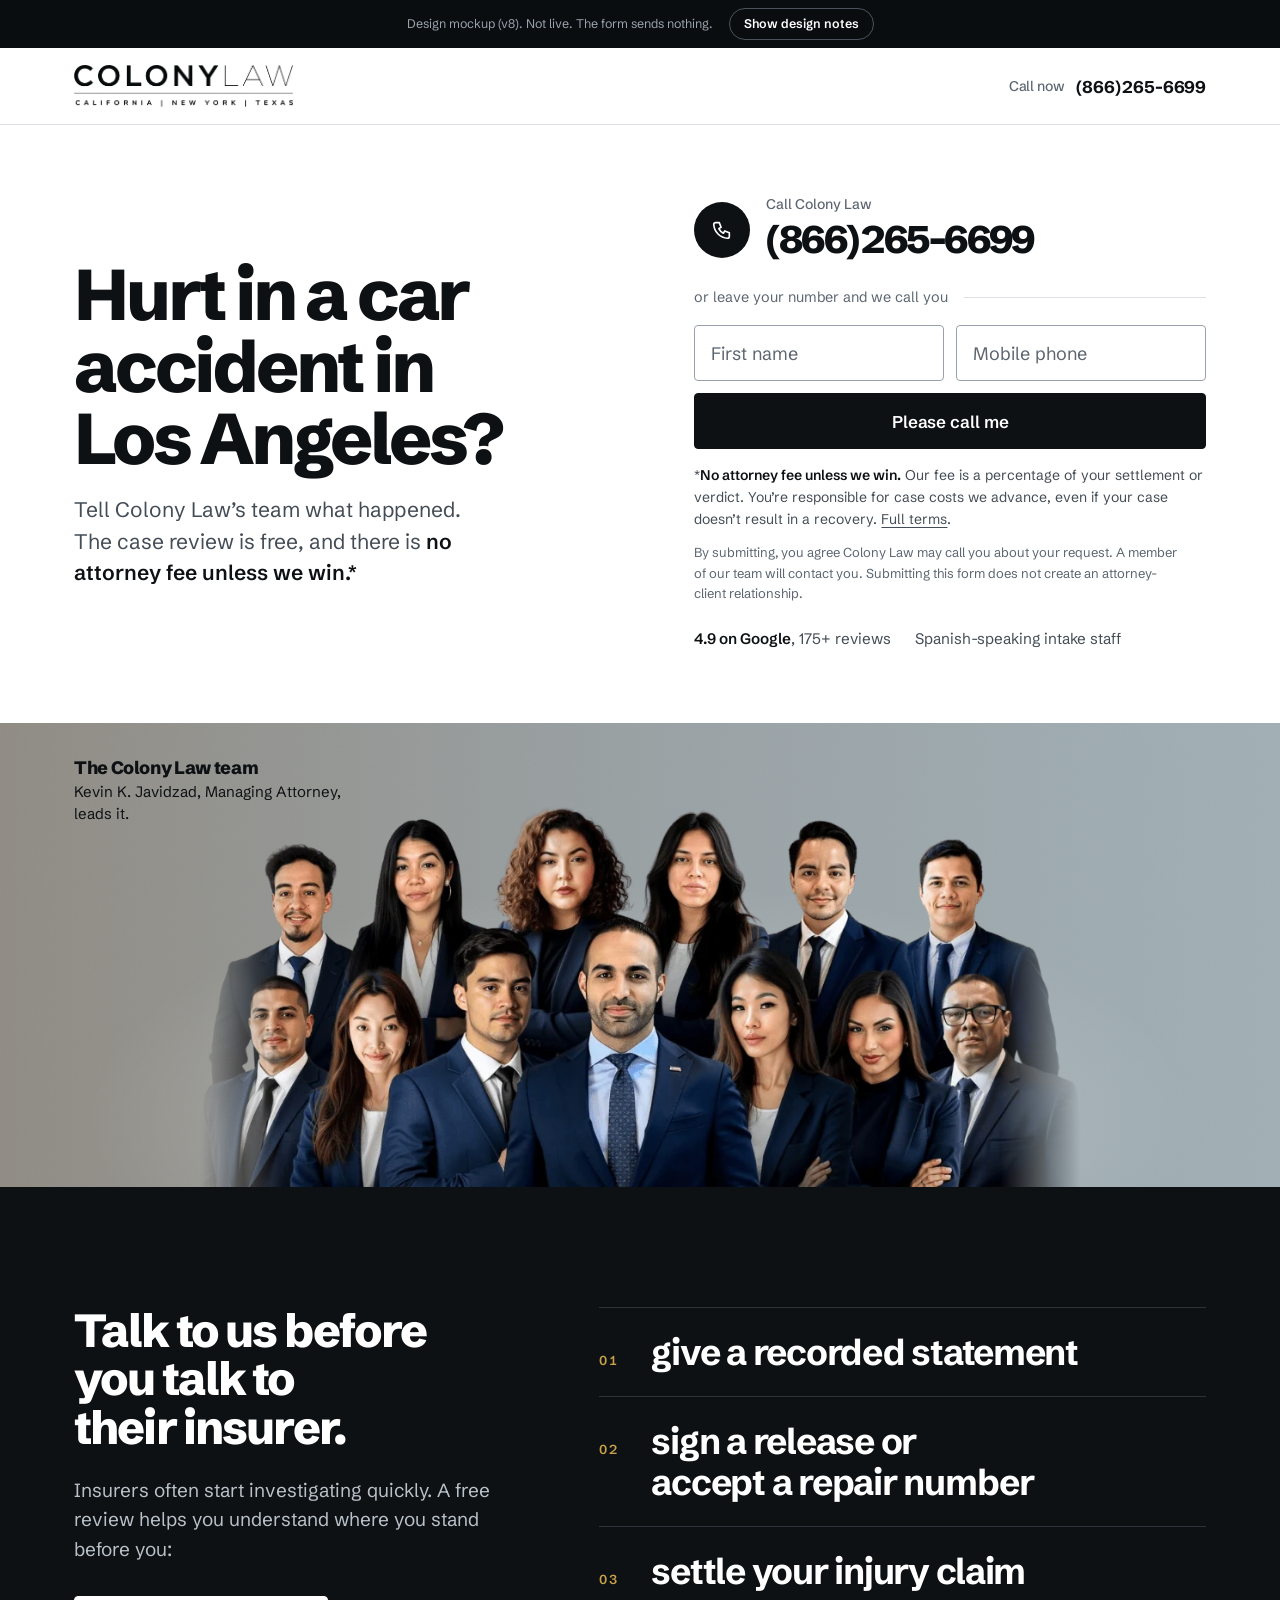
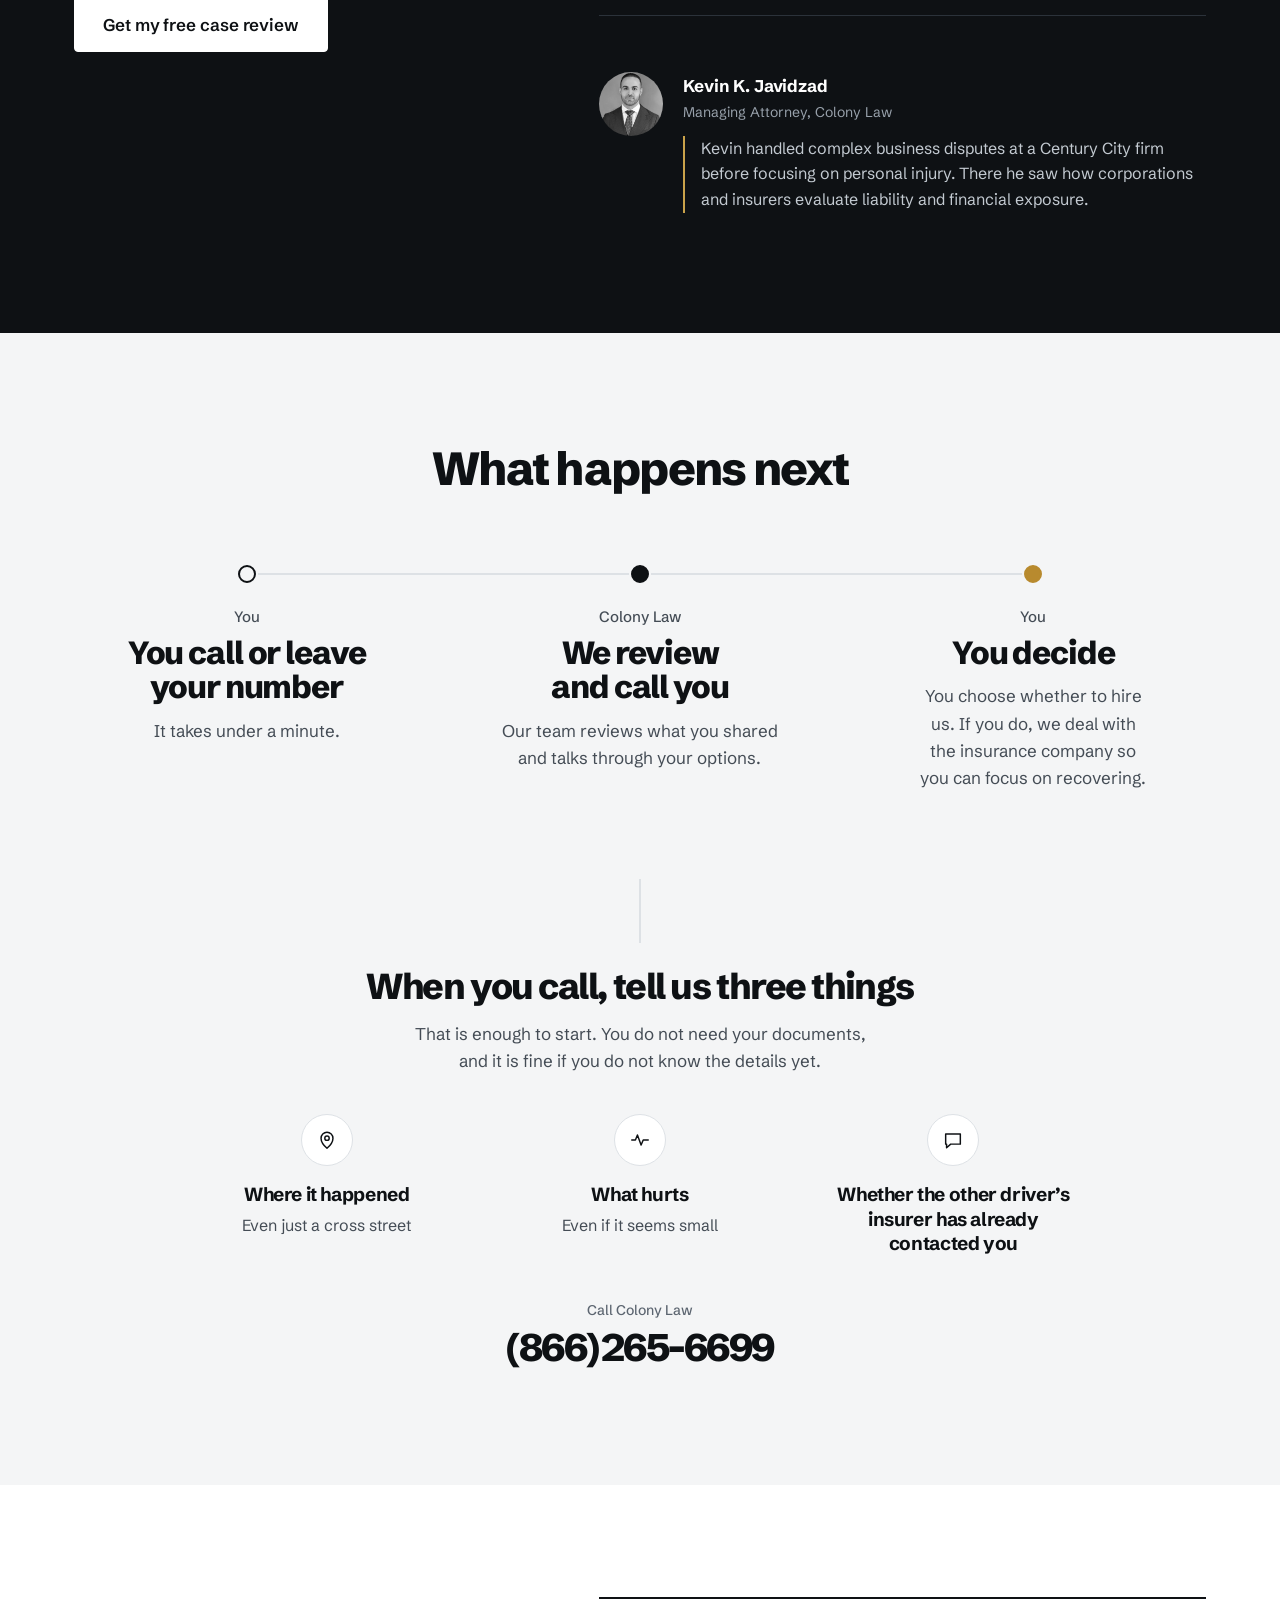
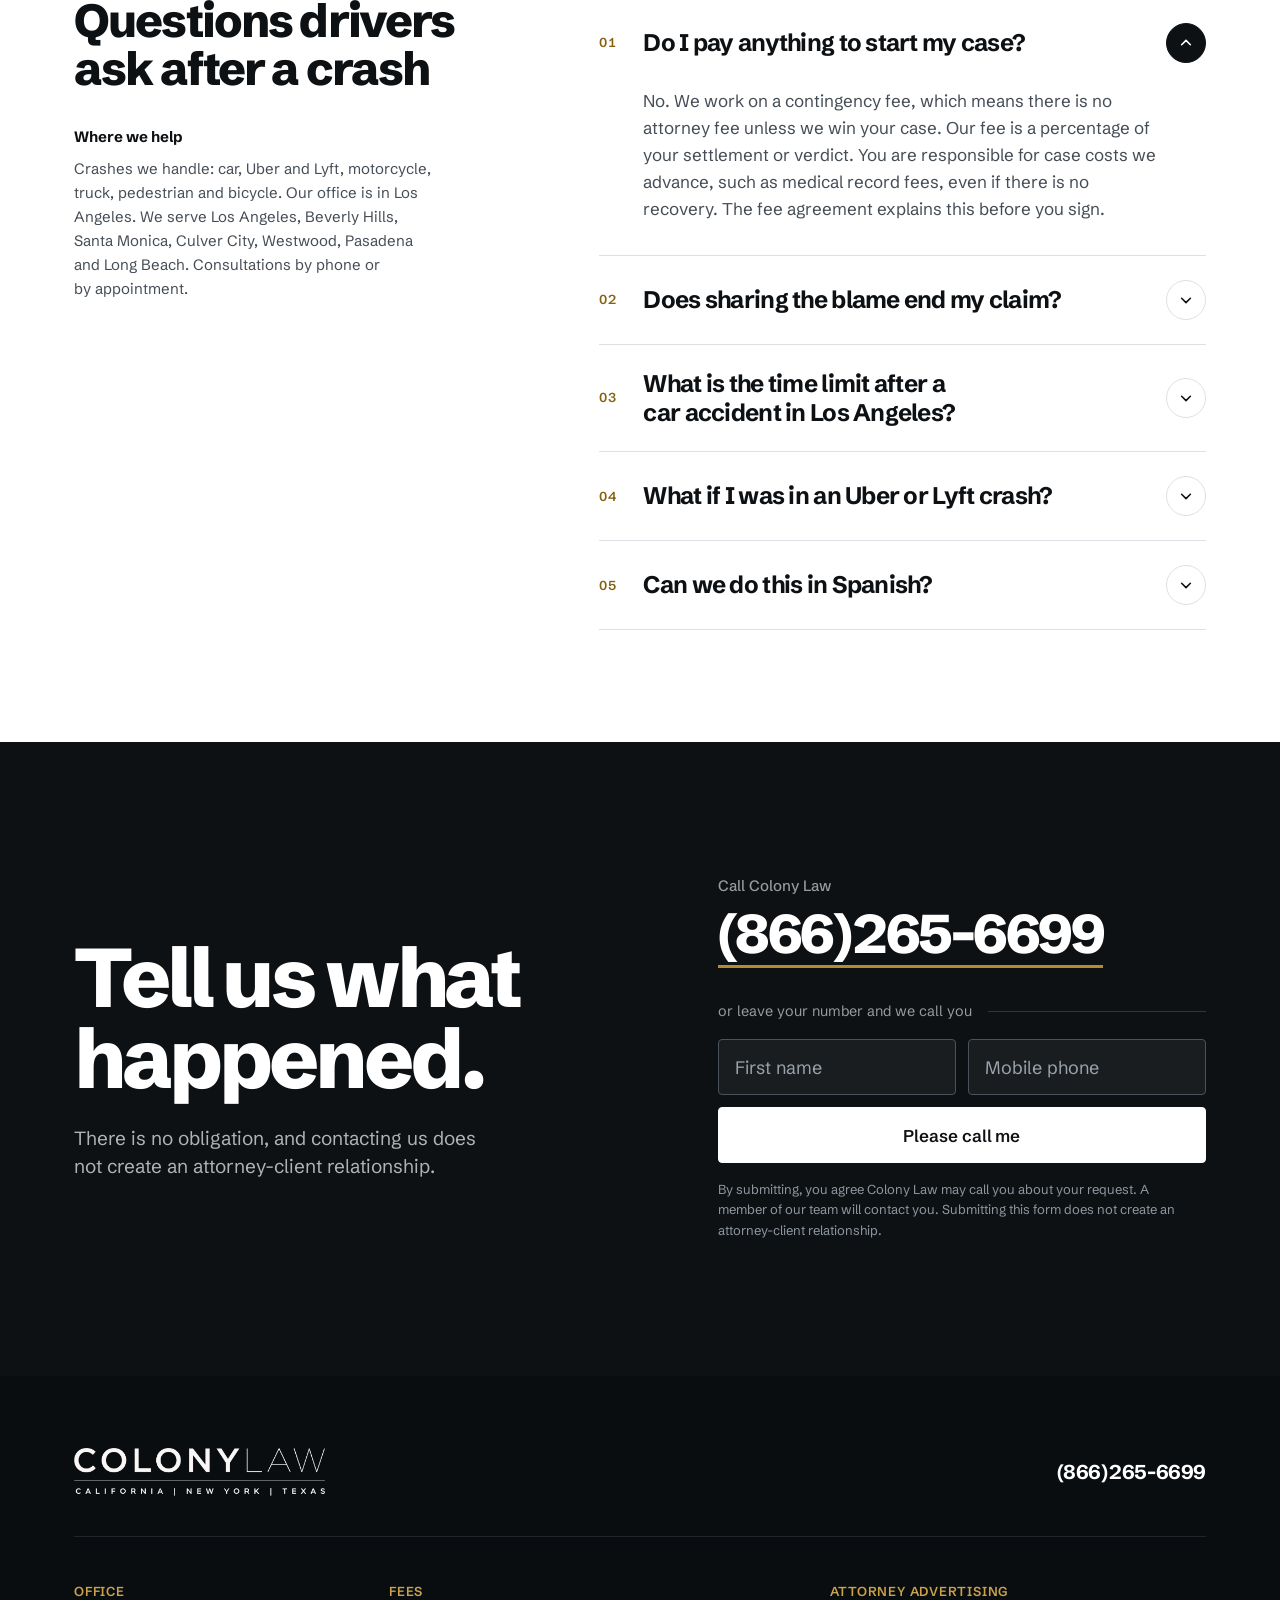
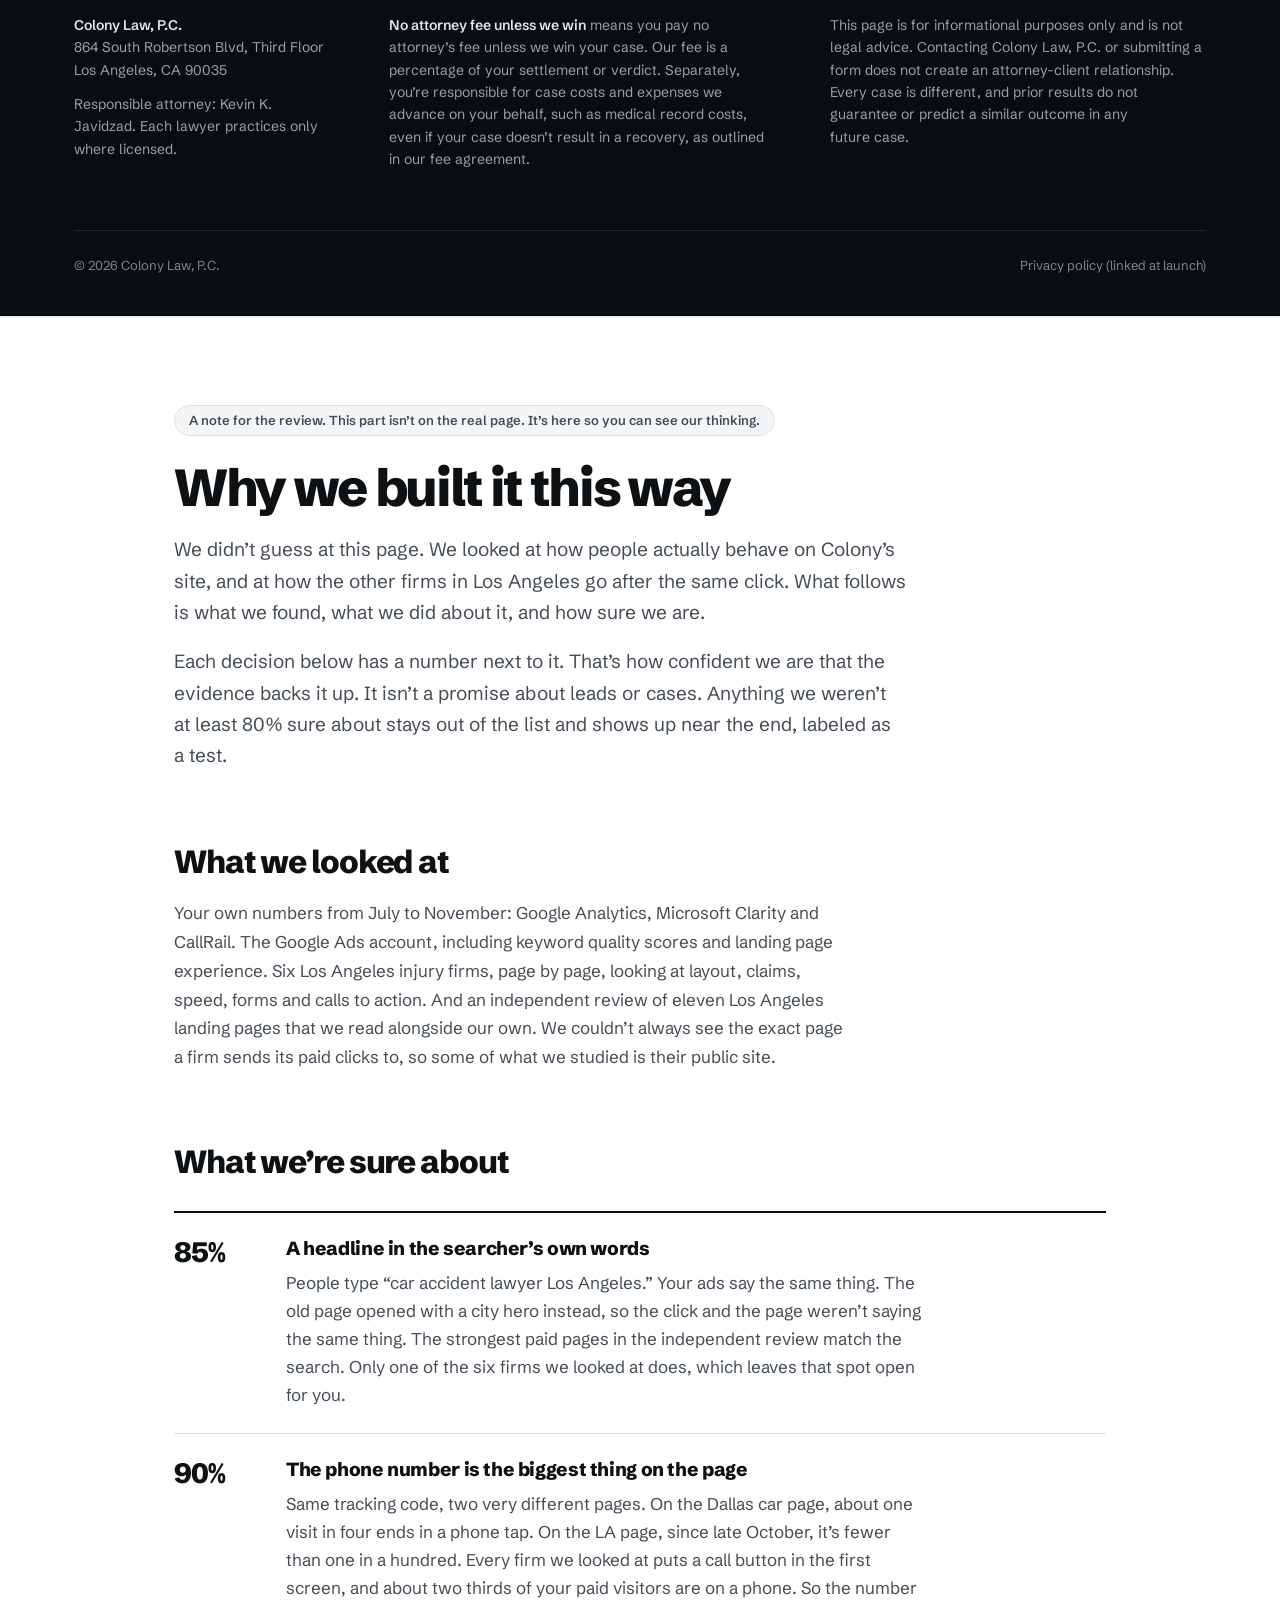
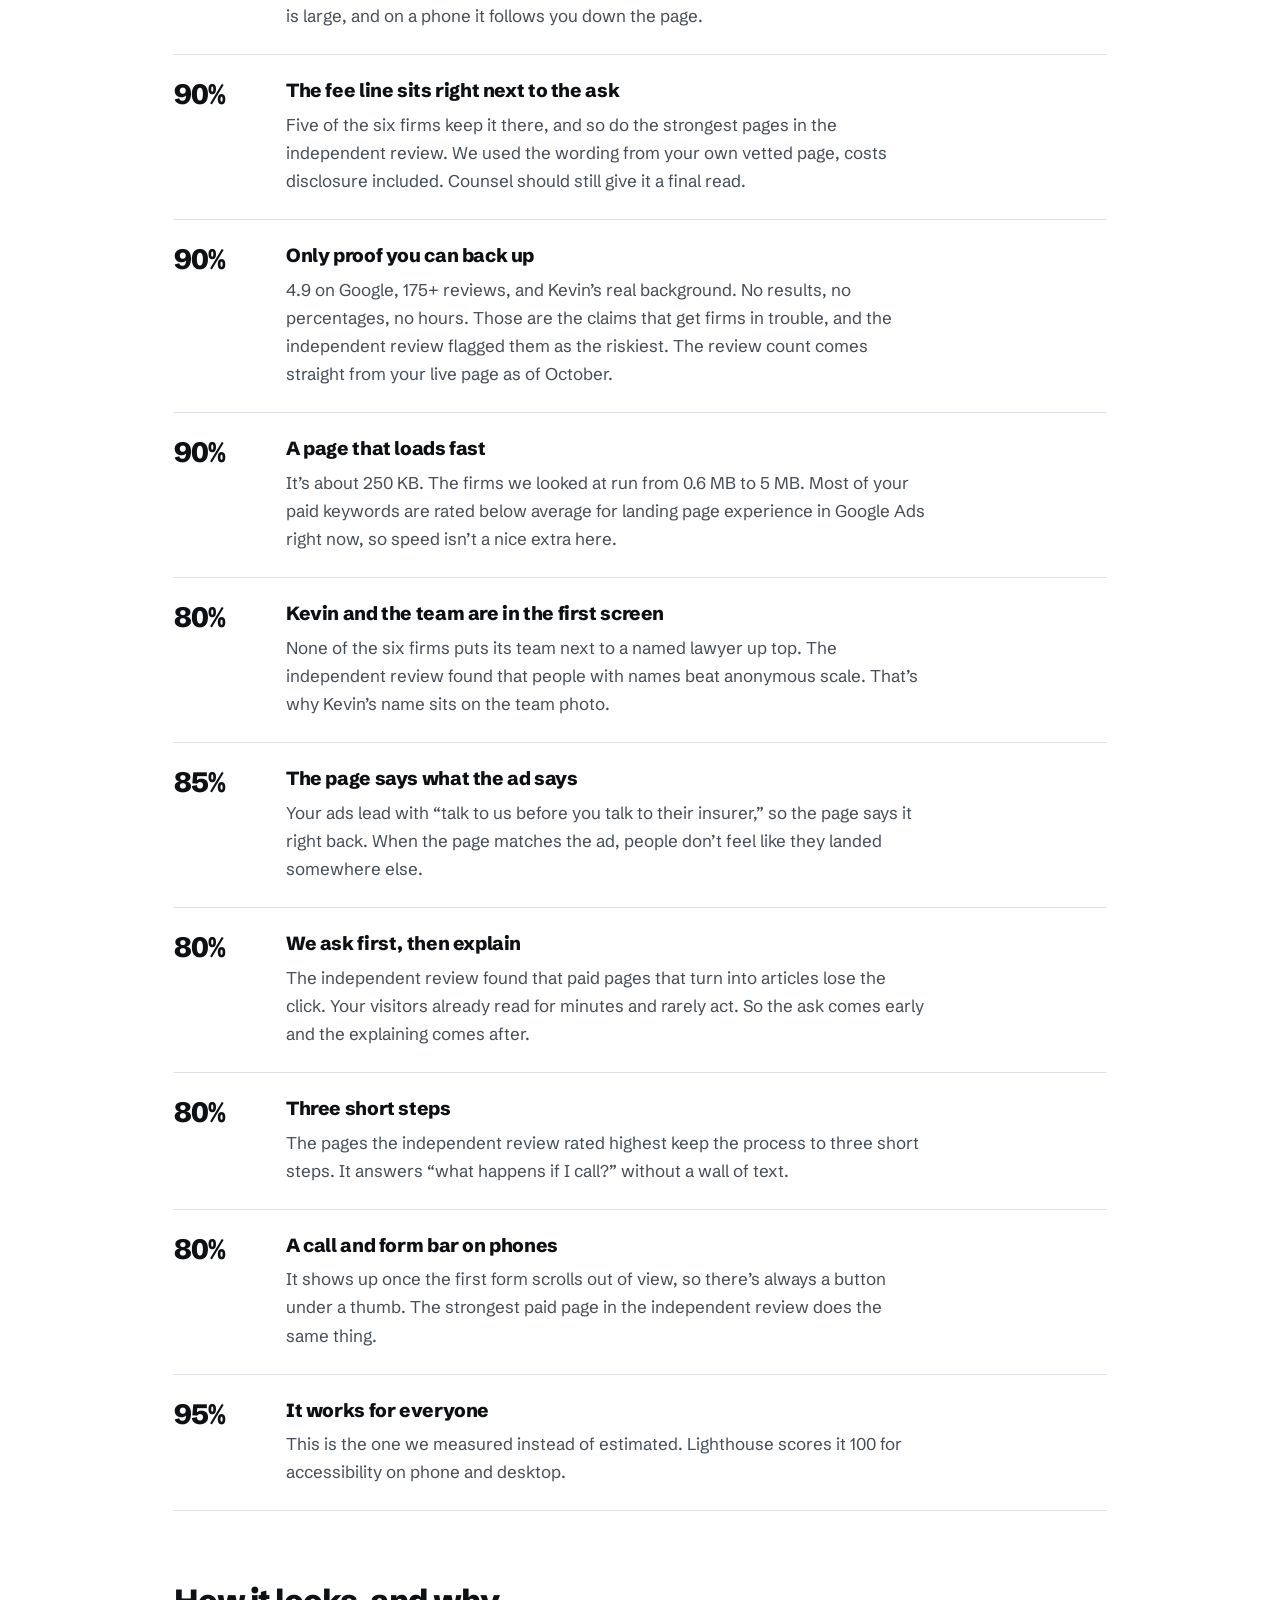
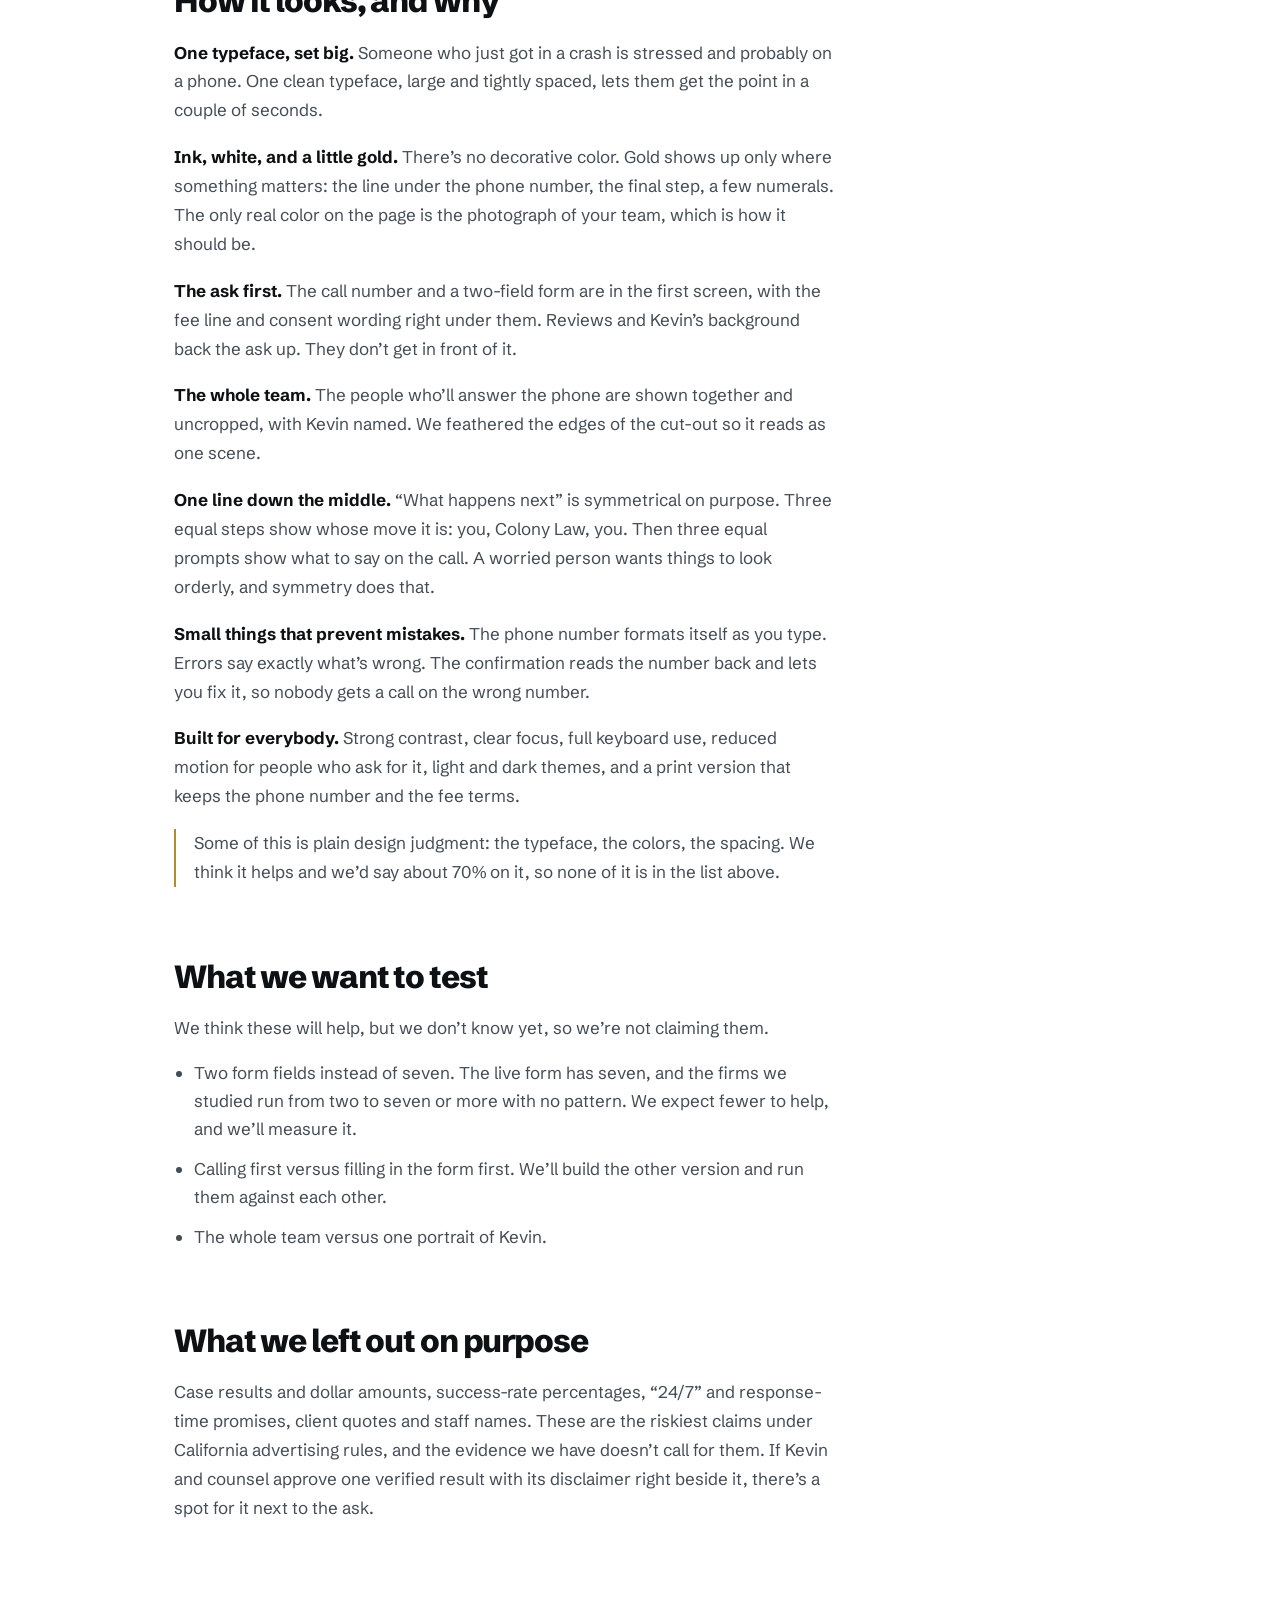
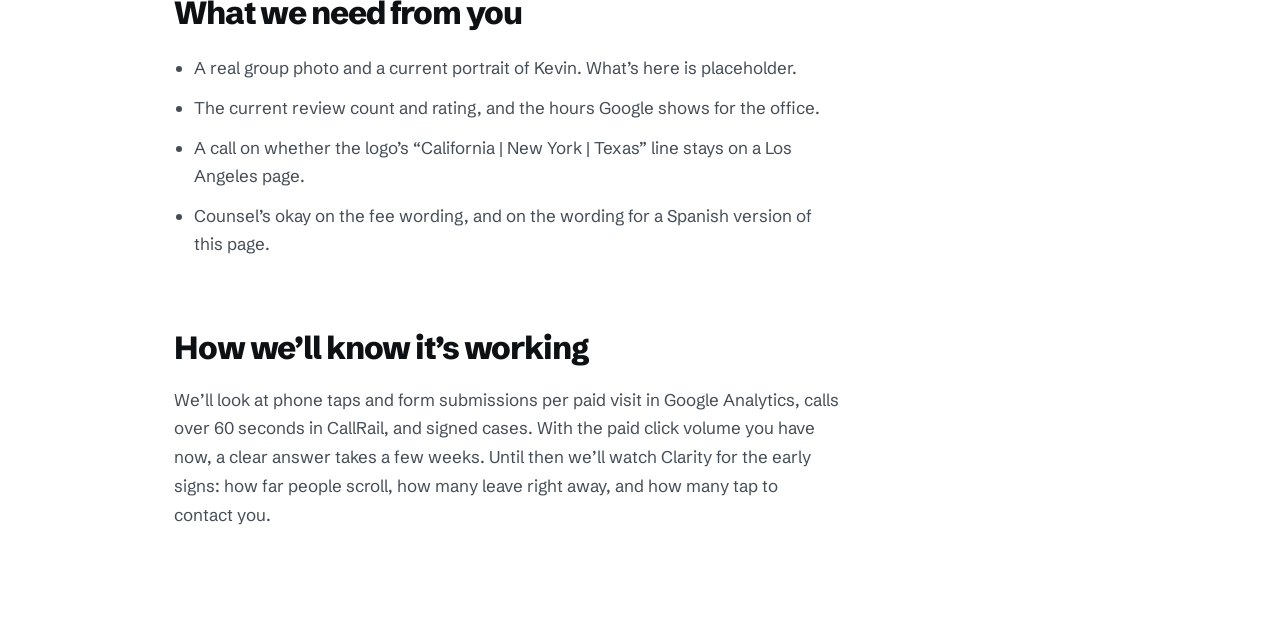
==== commit 3e0a4656: "Rewrite the design rationale in a plain team voice Same findings and confidence numbers, written the" ====
--- a/index.html
+++ b/index.html
@@ -343,6 +343,21 @@
  .rt-table table{min-width:0}
 }
 @media print{.rt{break-before:page}}
+
+/* rationale, plain voice */
+.rt-intro p{font-size:1.1875rem;line-height:1.65;color:var(--ink2);max-width:62ch;margin:0 0 18px}
+.rt-p{color:var(--ink2);max-width:68ch;font-size:1.0625rem;line-height:1.7;margin:0}
+.rt-list{list-style:none;margin:24px 0 0;padding:0;border-top:2px solid var(--ink)}
+.rt-list li{display:grid;grid-template-columns:64px 1fr;gap:16px;padding:24px 0;border-bottom:1px solid var(--line);margin:0}
+.rt-list .pc{font:800 1.375rem/1.1 var(--f);letter-spacing:-.03em;font-variant-numeric:tabular-nums;color:var(--ink)}
+.rt-list h4{font-size:1.1875rem;line-height:1.25;letter-spacing:-.02em;font-weight:800;margin:0 0 8px}
+.rt-list p{margin:0;color:var(--ink2);max-width:64ch;line-height:1.65}
+.rt-prose p{color:var(--ink2);max-width:66ch;line-height:1.7;margin:0 0 18px}
+.rt-prose b{color:var(--ink);font-weight:700}
+.rt-aside{padding-left:18px;border-left:2px solid var(--gold);font-style:normal}
+.rt-tests{margin:16px 0 0!important;padding-left:20px!important;max-width:66ch;line-height:1.65}
+.rt-tests li{margin-bottom:12px!important}
+@media(min-width:900px){.rt-list li{grid-template-columns:88px 1fr;gap:24px}.rt-list .pc{font-size:1.75rem}}
 /* sticky bar */
 .bar{position:fixed;inset:auto 0 0 0;z-index:40;background:var(--bg);border-top:1px solid var(--line);padding:10px 14px calc(10px + env(safe-area-inset-bottom));display:grid;grid-template-columns:1fr 1.3fr;gap:10px;transform:translateY(110%);transition:transform .3s var(--ease)}
 .bar.on{transform:none}
@@ -495,80 +510,67 @@
 </footer>
 <section class="rt" id="why" aria-labelledby="h-why">
  <div class="wrap rt-wrap">
-  <p class="rt-flag">For review. This section explains the design and is not part of the page that visitors will see.</p>
-  <h2 class="rt-h" id="h-why">Why this page is built this way</h2>
-  <p class="rt-lead">Every major decision on this page traces back to evidence we gathered about Colony’s own visitors and about the Los Angeles market. Below we show what we looked at, what we decided, and how confident we are. We only list a decision as confident when we are at least 80% sure the evidence supports it.</p>
-
-  <div class="rt-cols">
-   <div>
-    <h3>What we looked at</h3>
-    <ul>
-     <li>Colony’s own visitor data from July to November 2026: Google Analytics, Microsoft Clarity and CallRail.</li>
-     <li>The Google Ads account: keyword quality scores, landing page experience, ad copy and search terms.</li>
-     <li>Six Los Angeles personal injury firms’ pages, studied for layout, claims, speed, forms and calls to action.</li>
-     <li>An independent eleven-firm review of Los Angeles landing pages, which we compared with our own.</li>
-    </ul>
-   </div>
-   <div>
-    <h3>How to read “confidence”</h3>
-    <p>It is how sure we are that a decision is supported by the evidence we collected. It is not a forecast of leads or case results, and nothing here guarantees an outcome. Pages from competitors’ paid campaigns were not always visible to us, so some of what we studied was their public pages.</p>
-   </div>
-  </div>
-
-  <h3 class="rt-sub">Decisions we are confident in</h3>
-  <div class="rt-table" role="region" aria-label="Decisions and the evidence behind them" tabindex="0">
-   <table>
-    <thead><tr><th scope="col">Decision</th><th scope="col">Why</th><th scope="col">Confidence</th></tr></thead>
-    <tbody>
-<tr><th scope="row">A headline in the searcher’s own words<span>Case type plus place: “Hurt in a car accident in Los Angeles?”</span></th><td>Our ads and keywords use these words, while the live page leads with a city hero. The independent review found the strongest paid pages open with case type and place, and in our own review only one of six firms did, so this is a gap Colony can own.</td><td class="cf"><b>85%</b></td></tr>
-<tr><th scope="row">The phone number is the primary action, and always in reach<span>Large call number, sticky call bar on phones</span></th><td>Same tracking code, very different behavior: the Dallas car page earns a phone tap in roughly 1 of 4 visits, the LA car page in fewer than 1 of 100 since late October. Every firm we reviewed leads with a call ask, and about 65% of paid visits are on phones.</td><td class="cf"><b>90%</b></td></tr>
-<tr><th scope="row">Fee and costs wording sits next to the ask<span>“No attorney fee unless we win” with the costs disclosure under the buttons</span></th><td>Five of the six firms we studied, and the strongest pages in the independent review, keep the fee line beside the ask. The wording is copied from Colony’s own vetted page and meets the California costs-disclosure requirement. Counsel should still confirm it.</td><td class="cf"><b>90%</b></td></tr>
-<tr><th scope="row">Proof limited to facts Colony can back up<span>4.9 on Google, 175+ reviews, Kevin’s real background. No results, percentages or hours.</span></th><td>The independent review flagged success-rate and result claims as the highest-risk pattern. Review count comes from Colony’s own live page (as of October 2026).</td><td class="cf"><b>90%</b></td></tr>
-<tr><th scope="row">A light, fast page<span>About 250 KB, mobile score 95, no layout shift</span></th><td>Most paid keywords are rated below average for landing page experience in the Google Ads account today. The firms we reviewed range from about 0.6 MB to 5 MB.</td><td class="cf"><b>90%</b></td></tr>
-<tr><th scope="row">The lawyer and the team are visible in the first screen<span>Whole-team image with Kevin named in the caption</span></th><td>None of the six firms we studied shows its team beside a named responsible lawyer in the first screen. The independent report found named people outperform anonymous scale.</td><td class="cf"><b>80%</b></td></tr>
-<tr><th scope="row">The page mirrors the ad message<span>“Talk to us before you talk to their insurer”</span></th><td>Matching the page to the ad that earned the click is a long-established principle in conversion research, and this is the angle the ads already use.</td><td class="cf"><b>85%</b></td></tr>
-<tr><th scope="row">Education stays below the ask, and the scroll is short<span>Two answers-first sections and a five-question FAQ</span></th><td>The independent review found that paid pages that turned into articles lost the click. Colony’s visitors read for minutes but rarely act, so the page asks early and explains after.</td><td class="cf"><b>80%</b></td></tr>
-<tr><th scope="row">Three short steps, not a long process<span>What happens next: You, Colony Law, You</span></th><td>The compact three-step pattern appears on the paid pages the independent review rated highest, and it answers the “what happens if I call?” hesitation.</td><td class="cf"><b>80%</b></td></tr>
-<tr><th scope="row">Sticky call and form bar on phones<span>Appears once the first form scrolls away</span></th><td>Used by the strongest paid page in the independent review. With roughly two thirds of paid visits on phones, an action within thumb reach matters.</td><td class="cf"><b>80%</b></td></tr>
-<tr><th scope="row">Accessible by construction<span>Contrast, keyboard use, focus states, reduced motion, light and dark themes</span></th><td>Measured, not estimated: Lighthouse accessibility score of 100 on phone and desktop.</td><td class="cf"><b>95%</b></td></tr>
-    </tbody>
-   </table>
-  </div>
-
-  <h3 class="rt-sub">The design elements, explained</h3>
-  <dl class="rt-dl">
-   <div><dt>One typeface, set large and tight</dt><dd>A single grotesque family keeps the page calm and quick to read on a phone. Large, tightly spaced headlines let someone who is stressed understand the page in two seconds.</dd></div>
-   <div><dt>Ink, white and one gold marker</dt><dd>The page uses no decorative color. Gold appears only where something needs attention: the underline on the phone number, the final decision step and a few numerals. The only real color on the page is in the photograph of the team.</dd></div>
-   <div><dt>The ask comes first, then the proof</dt><dd>The call number and a two-field form are in the first screen, with the fee line and consent wording directly beneath. Reviews and Kevin’s background support the ask instead of delaying it.</dd></div>
-   <div><dt>The whole team, standing on the edge of the page</dt><dd>The people who will take the call are shown together and uncropped, with Kevin named. The edges of the cut-out are feathered into the backdrop so the image reads as one scene.</dd></div>
-   <div><dt>One axis for the journey</dt><dd>“What happens next” is symmetrical on purpose. Three equal steps show whose move it is (you, Colony Law, you), then three equal prompts show what to say on the call. Symmetry reads as order, which is what a worried visitor needs.</dd></div>
-   <div><dt>Forms that prevent mistakes</dt><dd>The phone number formats as it is typed, errors are plain and specific, and the confirmation repeats the number back with a way to fix it before anyone calls the wrong person.</dd></div>
-   <div><dt>Built for every visitor</dt><dd>Strong contrast, clear focus states, keyboard navigation, reduced motion for people who ask for it, light and dark themes, and a print version that keeps the phone number and fee terms.</dd></div>
-  </dl>
-  <p class="rt-note">Typeface, palette and layout rhythm are design judgment, not measurement. We are roughly 70% confident they help and have kept them out of the table above.</p>
-
-  <h3 class="rt-sub">What we are testing, not claiming</h3>
-  <ul class="rt-test">
-   <li><b>Two form fields instead of seven.</b> The live form has seven fields, and the firms we studied range from two to seven or more with no pattern. We expect fewer fields to help, and we will measure it.</li>
-   <li><b>Phone-first with a short callback form.</b> A second version built call-first or form-first will be tested against this one.</li>
-   <li><b>The whole team instead of one portrait.</b> We will compare how visitors respond to the team image against a single lawyer portrait.</li>
+  <p class="rt-flag">A note for the review. This part isn’t on the real page. It’s here so you can see our thinking.</p>
+  <h2 class="rt-h" id="h-why">Why we built it this way</h2>
+  <div class="rt-intro">
+   <p>We didn’t guess at this page. We looked at how people actually behave on Colony’s site, and at how the other firms in Los Angeles go after the same click. What follows is what we found, what we did about it, and how sure we are.</p>
+   <p>Each decision below has a number next to it. That’s how confident we are that the evidence backs it up. It isn’t a promise about leads or cases. Anything we weren’t at least 80% sure about stays out of the list and shows up near the end, labeled as a test.</p>
+  </div>
+
+  <h3 class="rt-sub">What we looked at</h3>
+  <p class="rt-p">Your own numbers from July to November: Google Analytics, Microsoft Clarity and CallRail. The Google Ads account, including keyword quality scores and landing page experience. Six Los Angeles injury firms, page by page, looking at layout, claims, speed, forms and calls to action. And an independent review of eleven Los Angeles landing pages that we read alongside our own. We couldn’t always see the exact page a firm sends its paid clicks to, so some of what we studied is their public site.</p>
+
+  <h3 class="rt-sub">What we’re sure about</h3>
+  <ol class="rt-list">
+<li><span class="pc">85%</span><div><h4>A headline in the searcher’s own words</h4><p>People type “car accident lawyer Los Angeles.” Your ads say the same thing. The old page opened with a city hero instead, so the click and the page weren’t saying the same thing. The strongest paid pages in the independent review match the search. Only one of the six firms we looked at does, which leaves that spot open for you.</p></div></li>
+<li><span class="pc">90%</span><div><h4>The phone number is the biggest thing on the page</h4><p>Same tracking code, two very different pages. On the Dallas car page, about one visit in four ends in a phone tap. On the LA page, since late October, it’s fewer than one in a hundred. Every firm we looked at puts a call button in the first screen, and about two thirds of your paid visitors are on a phone. So the number is large, and on a phone it follows you down the page.</p></div></li>
+<li><span class="pc">90%</span><div><h4>The fee line sits right next to the ask</h4><p>Five of the six firms keep it there, and so do the strongest pages in the independent review. We used the wording from your own vetted page, costs disclosure included. Counsel should still give it a final read.</p></div></li>
+<li><span class="pc">90%</span><div><h4>Only proof you can back up</h4><p>4.9 on Google, 175+ reviews, and Kevin’s real background. No results, no percentages, no hours. Those are the claims that get firms in trouble, and the independent review flagged them as the riskiest. The review count comes straight from your live page as of October.</p></div></li>
+<li><span class="pc">90%</span><div><h4>A page that loads fast</h4><p>It’s about 250 KB. The firms we looked at run from 0.6 MB to 5 MB. Most of your paid keywords are rated below average for landing page experience in Google Ads right now, so speed isn’t a nice extra here.</p></div></li>
+<li><span class="pc">80%</span><div><h4>Kevin and the team are in the first screen</h4><p>None of the six firms puts its team next to a named lawyer up top. The independent review found that people with names beat anonymous scale. That’s why Kevin’s name sits on the team photo.</p></div></li>
+<li><span class="pc">85%</span><div><h4>The page says what the ad says</h4><p>Your ads lead with “talk to us before you talk to their insurer,” so the page says it right back. When the page matches the ad, people don’t feel like they landed somewhere else.</p></div></li>
+<li><span class="pc">80%</span><div><h4>We ask first, then explain</h4><p>The independent review found that paid pages that turn into articles lose the click. Your visitors already read for minutes and rarely act. So the ask comes early and the explaining comes after.</p></div></li>
+<li><span class="pc">80%</span><div><h4>Three short steps</h4><p>The pages the independent review rated highest keep the process to three short steps. It answers “what happens if I call?” without a wall of text.</p></div></li>
+<li><span class="pc">80%</span><div><h4>A call and form bar on phones</h4><p>It shows up once the first form scrolls out of view, so there’s always a button under a thumb. The strongest paid page in the independent review does the same thing.</p></div></li>
+<li><span class="pc">95%</span><div><h4>It works for everyone</h4><p>This is the one we measured instead of estimated. Lighthouse scores it 100 for accessibility on phone and desktop.</p></div></li>
+  </ol>
+
+  <h3 class="rt-sub">How it looks, and why</h3>
+  <div class="rt-prose">
+   <p><b>One typeface, set big.</b> Someone who just got in a crash is stressed and probably on a phone. One clean typeface, large and tightly spaced, lets them get the point in a couple of seconds.</p>
+   <p><b>Ink, white, and a little gold.</b> There’s no decorative color. Gold shows up only where something matters: the line under the phone number, the final step, a few numerals. The only real color on the page is the photograph of your team, which is how it should be.</p>
+   <p><b>The ask first.</b> The call number and a two-field form are in the first screen, with the fee line and consent wording right under them. Reviews and Kevin’s background back the ask up. They don’t get in front of it.</p>
+   <p><b>The whole team.</b> The people who’ll answer the phone are shown together and uncropped, with Kevin named. We feathered the edges of the cut-out so it reads as one scene.</p>
+   <p><b>One line down the middle.</b> “What happens next” is symmetrical on purpose. Three equal steps show whose move it is: you, Colony Law, you. Then three equal prompts show what to say on the call. A worried person wants things to look orderly, and symmetry does that.</p>
+   <p><b>Small things that prevent mistakes.</b> The phone number formats itself as you type. Errors say exactly what’s wrong. The confirmation reads the number back and lets you fix it, so nobody gets a call on the wrong number.</p>
+   <p><b>Built for everybody.</b> Strong contrast, clear focus, full keyboard use, reduced motion for people who ask for it, light and dark themes, and a print version that keeps the phone number and the fee terms.</p>
+   <p class="rt-aside">Some of this is plain design judgment: the typeface, the colors, the spacing. We think it helps and we’d say about 70% on it, so none of it is in the list above.</p>
+  </div>
+
+  <h3 class="rt-sub">What we want to test</h3>
+  <p class="rt-p">We think these will help, but we don’t know yet, so we’re not claiming them.</p>
+  <ul class="rt-tests">
+   <li>Two form fields instead of seven. The live form has seven, and the firms we studied run from two to seven or more with no pattern. We expect fewer to help, and we’ll measure it.</li>
+   <li>Calling first versus filling in the form first. We’ll build the other version and run them against each other.</li>
+   <li>The whole team versus one portrait of Kevin.</li>
   </ul>
 
   <h3 class="rt-sub">What we left out on purpose</h3>
-  <p>Case results and dollar amounts, success-rate percentages, “24/7” and response-time promises, client quotes and staff names. These are the highest-risk claims under California advertising rules, and the evidence we have does not require them. If Kevin and counsel approve one verified result with its disclaimer beside it, there is a place for it next to the ask.</p>
-
-  <h3 class="rt-sub">What we need from Colony</h3>
-  <ul class="rt-test">
-   <li>A real group photograph and a current portrait of Kevin. The images here are placeholders.</li>
-   <li>Confirmation of the review count and rating, and the office hours shown on Google.</li>
-   <li>A decision on whether the logo’s “California | New York | Texas” line stays on a Los Angeles page.</li>
-   <li>Counsel’s approval of the fee wording and any Spanish wording for a Spanish-language version of this page.</li>
+  <p class="rt-p">Case results and dollar amounts, success-rate percentages, “24/7” and response-time promises, client quotes and staff names. These are the riskiest claims under California advertising rules, and the evidence we have doesn’t call for them. If Kevin and counsel approve one verified result with its disclaimer right beside it, there’s a spot for it next to the ask.</p>
+
+  <h3 class="rt-sub">What we need from you</h3>
+  <ul class="rt-tests">
+   <li>A real group photo and a current portrait of Kevin. What’s here is placeholder.</li>
+   <li>The current review count and rating, and the hours Google shows for the office.</li>
+   <li>A call on whether the logo’s “California | New York | Texas” line stays on a Los Angeles page.</li>
+   <li>Counsel’s okay on the fee wording, and on the wording for a Spanish version of this page.</li>
   </ul>
 
-  <h3 class="rt-sub">How we will know it worked</h3>
-  <p>We will compare phone taps and form submissions per paid visit in Google Analytics, qualified calls of 60 seconds or longer in CallRail, and signed cases. At the current volume of paid clicks, a clear result takes several weeks, so we will read direction first in Clarity: scroll depth, quick exits and contact clicks.</p>
+  <h3 class="rt-sub">How we’ll know it’s working</h3>
+  <p class="rt-p">We’ll look at phone taps and form submissions per paid visit in Google Analytics, calls over 60 seconds in CallRail, and signed cases. With the paid click volume you have now, a clear answer takes a few weeks. Until then we’ll watch Clarity for the early signs: how far people scroll, how many leave right away, and how many tap to contact you.</p>
  </div>
 </section>
+
 
 
 <nav class="bar" aria-label="Quick actions"><a class="c" href="tel:+18662656699" aria-label="Call Colony Law at (866) 265-6699">Call</a><a class="f" href="#review">Leave your number</a></nav>
